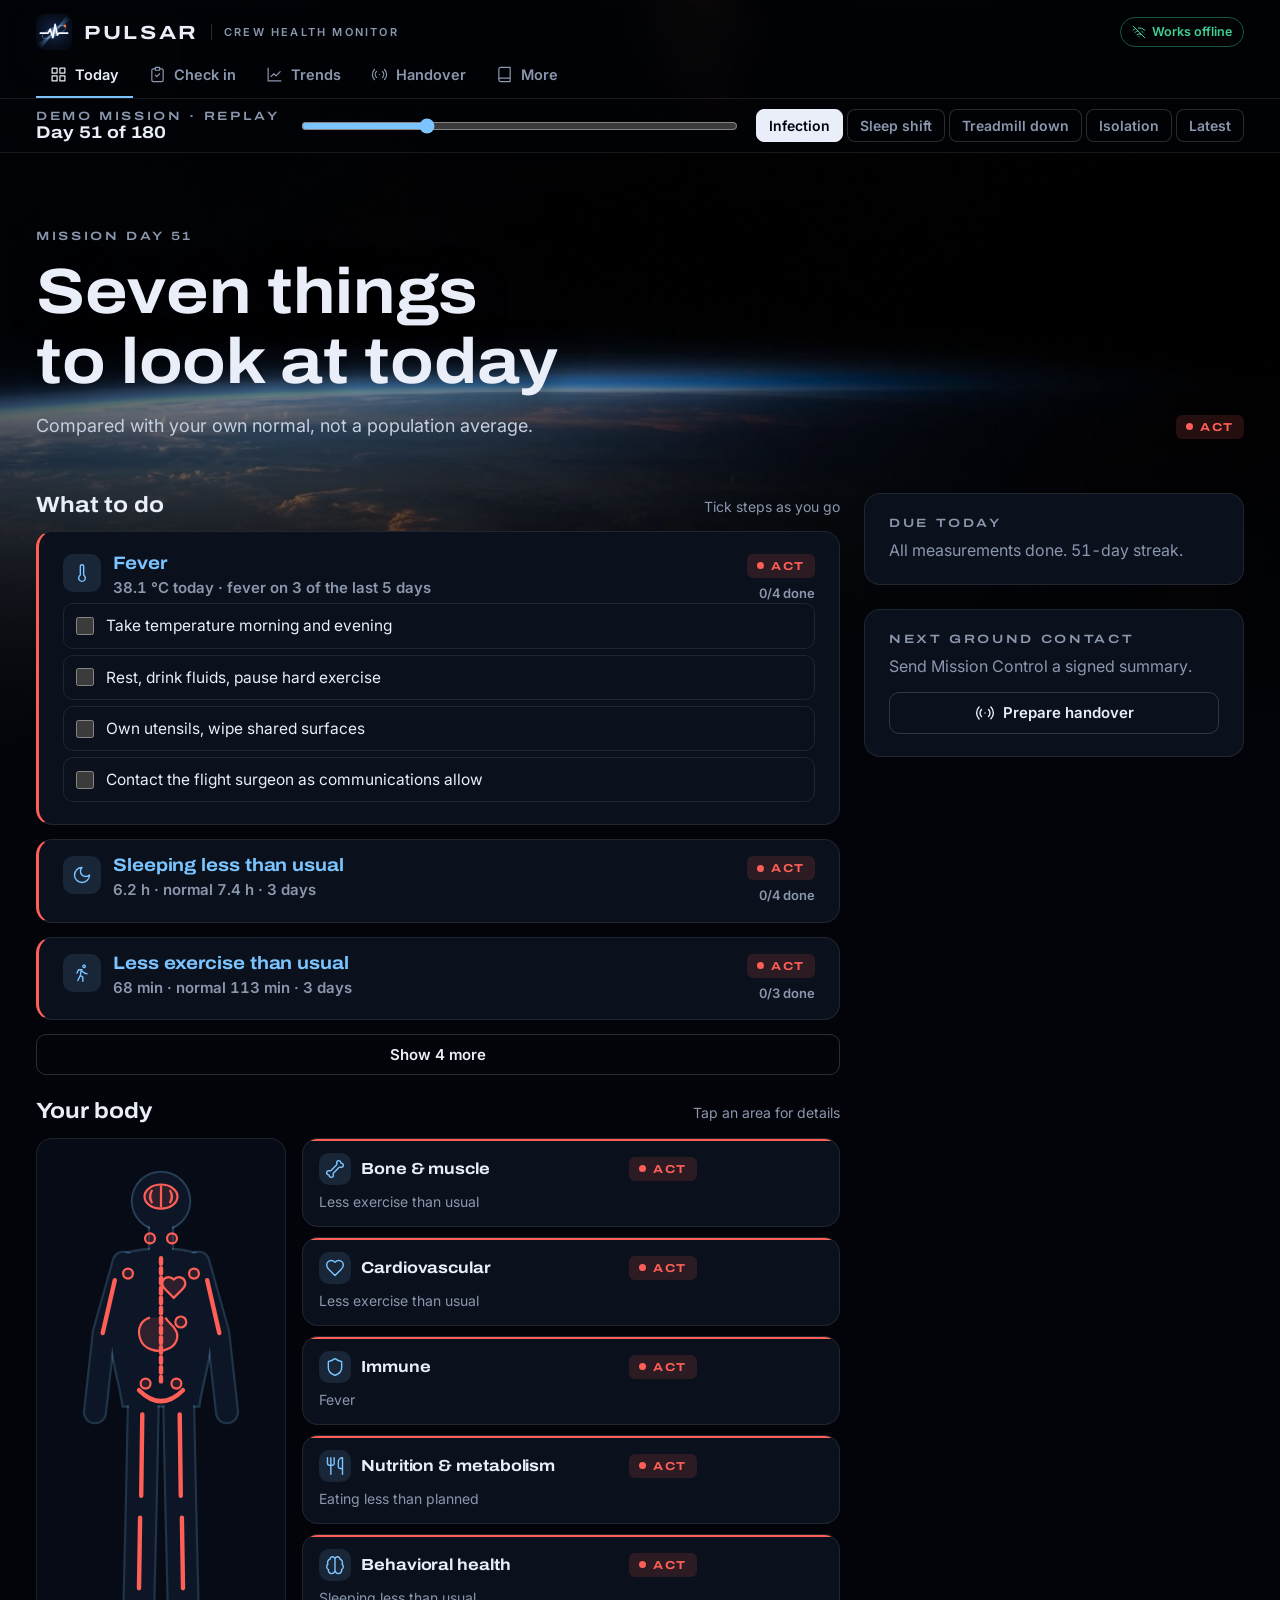
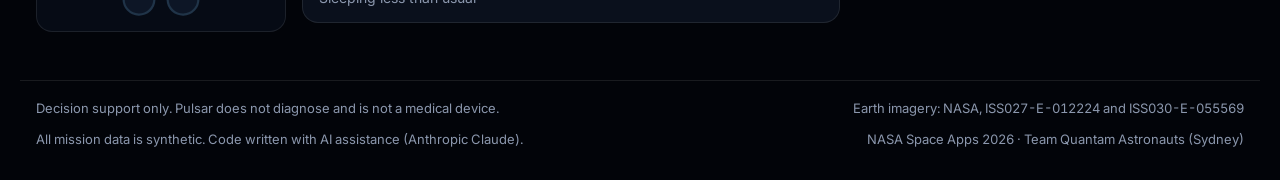
==== app/index.html @ 31e5b8ed "Simplify the app: five tabs, calmer Today screen, collapsible alerts" ====
<!doctype html><html lang="en"><head><meta charset="utf-8">
<meta name="viewport" content="width=device-width,initial-scale=1,viewport-fit=cover">
<link rel="manifest" href="manifest.webmanifest"><link rel="icon" href="icon.svg"><meta name="theme-color" content="#020409">
</head><body>
<!-- Pulsar · NASA Space Apps 2026 · Team Quantam Astronauts. Code written with AI assistance: Anthropic Claude (Claude Code). See README, "Use of AI". -->
<meta name="ai-assistance" content="Code, interface and synthetic data generator written with Anthropic Claude (Claude Code), directed and reviewed by the team">
<title>Pulsar: Crew Health Monitor</title>
<meta name="claude:viewport-fit-sides" content="cover">
<link rel="preconnect" href="https://fonts.googleapis.com">
<link rel="stylesheet" href="https://fonts.googleapis.com/css2?family=Archivo:wdth,wght@100..125,500..800&family=Inter:wght@400;500;600;700&display=swap">
<style>
/* Layout: mission console in deep space. Pure black page; a real ISS
   photograph of Earth's limb sits full-bleed behind each page title and
   fades to black. Wide display type, dark instrument cards, colour only
   for status and the atmosphere-blue accent. Single dark look by design. */
:root {
  color-scheme: dark;
  --void: #020409;
  --surface: #0a101c;
  --surface-2: #111a2b;
  --ink: #e9eef8;
  --muted: #8b97ad;
  --line: rgba(255, 255, 255, .09);
  --line-2: rgba(255, 255, 255, .16);
  --accent: #7cc4ff;
  --accent-ink: #04111f;
  --accent-soft: rgba(124, 196, 255, .12);
  --signal: #ff7a3d;
  --ok: #3fcf92; --ok-bg: rgba(63, 207, 146, .13);
  --watch: #f3b53f; --watch-bg: rgba(243, 181, 63, .14);
  --act: #ff5f57; --act-bg: rgba(255, 95, 87, .14);
  --panel: #060b15; --panel-2: #111a2b; --panel-line: rgba(255, 255, 255, .08); --panel-ink: #e9eef8; --panel-muted: #8b97ad;
  --trace: #7cc4ff;
  --sky: url("[data-uri]");
  --display: "Archivo", "Inter", "Segoe UI", system-ui, sans-serif;
  --body: "Inter", "Segoe UI", system-ui, sans-serif;
}
* { box-sizing: border-box; }
[hidden] { display: none !important; }
body { background: var(--void); color: var(--ink); font: 400 16px/1.5 var(--body); margin: 0; font-variant-numeric: tabular-nums; -webkit-font-smoothing: antialiased; position: relative; overflow-x: hidden; }
body::before { content: ""; position: fixed; inset: 0 0 auto; height: env(safe-area-inset-top, 0px); z-index: 10; background: var(--void); }
/* the photograph */
.sky { position: absolute; inset: 0 0 auto; height: 760px; z-index: 0; overflow: hidden; pointer-events: none; }
.sky::before { content: ""; position: absolute; inset: -4%; background: var(--sky) center 62% / cover no-repeat; opacity: .92; transform-origin: 30% 70%; }
.sky::after { content: ""; position: absolute; inset: 0; background: linear-gradient(180deg, rgba(2, 4, 9, .45) 0%, rgba(2, 4, 9, .05) 30%, rgba(2, 4, 9, .25) 62%, var(--void) 100%), linear-gradient(90deg, rgba(2, 4, 9, .5) 0%, transparent 55%); }
body.city { --sky: url("[data-uri]"); }
body.city .sky::before { background-position: center 70%; opacity: .8; }
@media (prefers-reduced-motion: no-preference) { .sky::before { animation: drift 70s ease-in-out infinite alternate; } }
@keyframes drift { from { transform: scale(1) translate(0, 0); } to { transform: scale(1.06) translate(-1.5%, 1%); } }
.wrap { max-width: 1240px; margin: 0 auto; padding-left: max(16px, env(safe-area-inset-left, 0px)); padding-right: max(16px, env(safe-area-inset-right, 0px)); position: relative; z-index: 1; }
h1, h2, h3, p { margin: 0; }
h1, h2, h3 { font-family: var(--display); font-stretch: 112%; text-wrap: balance; line-height: 1.1; letter-spacing: -.005em; }
b { font-weight: 700; }
button { font-family: inherit; }
:focus-visible { outline: 2px solid var(--accent); outline-offset: 2px; }
.ico { width: 20px; height: 20px; flex: none; stroke: currentColor; fill: none; stroke-width: 1.7; stroke-linecap: round; stroke-linejoin: round; }
.muted { color: var(--muted); }
.eyebrow { font: 600 12px var(--display); font-stretch: 125%; letter-spacing: .22em; text-transform: uppercase; color: var(--muted); }

/* top bar + tabs */
.top { position: sticky; top: env(safe-area-inset-top, 0px); z-index: 5; background: rgba(2, 4, 9, .62); backdrop-filter: blur(14px); -webkit-backdrop-filter: blur(14px); border-bottom: 1px solid var(--line); }
.top .wrap { z-index: auto; }
.bar { display: flex; align-items: center; justify-content: space-between; gap: 16px; padding-block: 14px 4px; }
.brand { display: flex; align-items: center; gap: 12px; }
.brand svg { width: 36px; height: 36px; flex: none; }
.brand b { font: 700 19px var(--display); font-stretch: 125%; letter-spacing: .14em; text-transform: uppercase; }
.brand span { font-size: 11px; font-weight: 600; letter-spacing: .2em; text-transform: uppercase; color: var(--muted); border-left: 1px solid var(--line-2); padding-left: 12px; }
.meta { display: flex; gap: 8px; flex-wrap: wrap; justify-content: flex-end; }
.tag { display: inline-flex; align-items: center; gap: 6px; font-size: 12.5px; font-weight: 600; padding: 5px 11px; border-radius: 999px; border: 1px solid var(--line-2); color: var(--muted); white-space: nowrap; }
.tag .ico { width: 14px; height: 14px; }
.tag.on { color: var(--ok); border-color: rgba(63, 207, 146, .4); }
.tabs { display: flex; gap: 2px; overflow-x: auto; scrollbar-width: none; }
.tabs button { flex: none; display: inline-flex; align-items: center; gap: 8px; border: 0; background: none; color: var(--muted); font-size: 14.5px; font-weight: 600; padding: 12px 14px 13px; border-bottom: 2px solid transparent; cursor: pointer; }
.tabs button .ico { width: 17px; height: 17px; }
.tabs button:hover { color: var(--ink); }
.tabs button[aria-selected="true"] { color: var(--ink); border-bottom-color: var(--accent); }
@media (max-width: 560px) { .tabs { justify-content: space-between; } .tabs button { flex: 1 1 0; flex-direction: column; gap: 4px; padding: 10px 2px 11px; font-size: 12px; } .tabs button .ico { width: 19px; height: 19px; } }
@media (max-width: 640px) { .brand span, .meta .tag:not(.on) { display: none; } }

/* demo strip */
.strip { position: relative; z-index: 2; border-bottom: 1px solid var(--line); background: rgba(2, 4, 9, .35); }
.strip .wrap { display: grid; grid-template-columns: auto minmax(160px, 1fr) auto; gap: 20px; align-items: center; padding-block: 10px; }
.strip .day { font: 700 17px var(--display); font-stretch: 115%; white-space: nowrap; }
.strip input[type=range] { width: 100%; accent-color: var(--accent); }
.jumps { display: flex; gap: 6px; flex-wrap: wrap; }
@media (max-width: 900px) { .strip .wrap { grid-template-columns: 1fr; gap: 8px; } }

/* page head over the photograph */
main { padding-block: 0 48px; }
.head { position: relative; padding-block: 76px 54px; display: flex; justify-content: space-between; gap: 28px; align-items: flex-end; flex-wrap: wrap; }
.head > div:first-child { max-width: 780px; }
.head h1 { font-size: clamp(34px, 5.4vw, 64px); font-weight: 700; margin: 14px 0 14px; text-shadow: 0 2px 30px rgba(0, 0, 0, .6); }
.head p.lead { font-size: 18px; color: #c4cede; max-width: 620px; }
.head .aside { display: flex; gap: 10px; flex-wrap: wrap; align-items: flex-end; }
.daynum { text-align: right; line-height: .9; }
.daynum b { display: block; font: 800 clamp(64px, 10vw, 128px) var(--display); font-stretch: 125%; letter-spacing: -.02em; color: transparent; -webkit-text-stroke: 1.2px rgba(233, 238, 248, .75); }
.daynum span { font: 600 12px var(--display); font-stretch: 125%; letter-spacing: .24em; color: var(--muted); }

.layout { display: grid; grid-template-columns: minmax(0, 1fr) 380px; gap: 24px; align-items: start; }
@media (max-width: 980px) { .layout { grid-template-columns: minmax(0, 1fr); } .daynum { text-align: left; } }
.tiles { display: grid; grid-template-columns: repeat(2, minmax(0, 1fr)); gap: 16px; }
.tile { display: flex; gap: 16px; align-items: center; text-align: left; color: var(--ink); font: inherit; cursor: pointer; padding: 22px; transition: border-color .2s, transform .2s; }
.tile:hover { border-color: var(--accent); transform: translateY(-2px); }
.tile b { display: block; font: 700 19px var(--display); font-stretch: 112%; }
.tile small { display: block; color: var(--muted); font-size: 14.5px; margin-top: 4px; }
@media (max-width: 700px) { .tiles { grid-template-columns: 1fr; } }
.stack { display: grid; gap: 24px; min-width: 0; }
.grid2 { display: grid; grid-template-columns: repeat(auto-fit, minmax(min(100%, 300px), 1fr)); gap: 14px; }
.grid3 { display: grid; grid-template-columns: repeat(auto-fit, minmax(min(100%, 300px), 1fr)); gap: 16px; align-items: start; }
.row { display: flex; gap: 10px; flex-wrap: wrap; align-items: center; }
.card { background: var(--surface); border: 1px solid var(--line); border-radius: 16px; padding: 22px 24px; min-width: 0; }
.sec { display: flex; justify-content: space-between; align-items: baseline; gap: 12px; flex-wrap: wrap; margin-bottom: 14px; }
.sec h2 { font-size: 22px; font-weight: 700; }
.sec .note { font-size: 14px; color: var(--muted); }

/* status badge */
.badge { display: inline-flex; align-items: center; gap: 7px; font: 700 11.5px var(--display); font-stretch: 120%; letter-spacing: .14em; text-transform: uppercase; padding: 6px 10px; border-radius: 6px; white-space: nowrap; }
.badge::before { content: ""; width: 7px; height: 7px; border-radius: 50%; background: currentColor; }
.lv0 { --st: var(--ok); --st-bg: var(--ok-bg); --st-mark: var(--ok); }
.lvx { --st: var(--muted); --st-bg: color-mix(in srgb, var(--muted) 16%, transparent); --st-mark: color-mix(in srgb, var(--muted) 45%, transparent); }
.lv1 { --st: var(--watch); --st-bg: var(--watch-bg); --st-mark: var(--watch); }
.lv2 { --st: var(--act); --st-bg: var(--act-bg); --st-mark: var(--act); }
.badge { color: var(--st); background: var(--st-bg); }

/* buttons */
.btn { display: inline-flex; align-items: center; gap: 8px; border: 1px solid var(--line-2); background: transparent; color: var(--ink); font-size: 15px; font-weight: 600; padding: 10px 16px; border-radius: 10px; cursor: pointer; }
.btn:hover { border-color: var(--accent); }
.btn.primary { background: var(--accent); border-color: var(--accent); color: var(--accent-ink); }
.btn.primary:hover { background: #a3d6ff; }
.btn.lg { font-size: 16px; padding: 13px 20px; }
.btn.danger { color: var(--act); border-color: rgba(255, 95, 87, .4); }
.btn.sm { font-size: 13.5px; padding: 6px 11px; border-radius: 8px; }
.btn.block { width: 100%; justify-content: center; }
.btn:disabled { opacity: .4; cursor: default; }
.seg { display: inline-flex; gap: 4px; flex-wrap: wrap; }
.seg button { border: 1px solid var(--line-2); background: rgba(2, 4, 9, .4); color: var(--muted); font-size: 14px; font-weight: 600; padding: 7px 12px; border-radius: 8px; cursor: pointer; display: inline-flex; align-items: center; gap: 6px; }
.seg button:hover { color: var(--ink); }
.seg button .ico { width: 16px; height: 16px; }
.seg button[aria-pressed="true"] { background: var(--ink); border-color: var(--ink); color: var(--void); }

/* risk area instruments */
.area { display: grid; gap: 12px; align-content: start; position: relative; overflow: hidden; }
.area::before { content: ""; position: absolute; left: 0; right: 0; top: 0; height: 2px; background: var(--st-mark); }
.area .ah { display: flex; gap: 12px; align-items: center; }
.area .ah h3 { font-size: 16px; font-weight: 700; flex: 1; }
.icon-sq { width: 38px; height: 38px; border-radius: 10px; display: grid; place-items: center; background: var(--accent-soft); color: var(--accent); flex: none; }
.area .why { font-size: 15px; color: var(--muted); min-height: 1.5em; }
.area svg.spark { width: 100%; height: 38px; display: block; }
.spark .line { stroke: var(--accent); stroke-width: 2; fill: none; }
.spark .fill { fill: var(--accent-soft); }
.spark .base { stroke: var(--muted); stroke-dasharray: 3 4; stroke-width: 1; opacity: .5; }
.spark .bar { fill: var(--act); opacity: .75; }

/* action cards */
.act { border-left: 3px solid var(--st-mark); display: grid; gap: 14px; }
.act .fh { display: flex; gap: 12px; align-items: flex-start; }
.act .fh > div { flex: 1; min-width: 0; }
.act h3 { font-size: 18px; font-weight: 700; }
.act .metric { font-size: 15px; color: var(--muted); margin-top: 3px; }
.checks { list-style: none; margin: 0; padding: 0; display: grid; gap: 6px; }
.checks label { display: flex; gap: 12px; align-items: center; padding: 10px 12px; border-radius: 10px; border: 1px solid var(--line); cursor: pointer; font-size: 15.5px; }
.checks label:hover { border-color: var(--line-2); background: rgba(255, 255, 255, .02); }
.recheck { display: flex; flex-wrap: wrap; gap: 8px; align-items: center; margin-top: 10px; font-size: 14.5px; }
.recheck input { font: 500 15.5px var(--body); color: var(--ink); background: var(--surface-2); border: 1px solid var(--line-2); border-radius: 10px; padding: 9px 12px; width: 120px; }
.recheck input:focus { border-color: var(--accent); outline: none; }
.checks input { width: 18px; height: 18px; accent-color: var(--ok); flex: none; margin: 0; }
.checks label:has(input:checked) { background: var(--ok-bg); border-color: transparent; }
.checks label:has(input:checked) span { color: var(--muted); text-decoration: line-through; }
.act summary { list-style: none; cursor: pointer; }
.act summary::-webkit-details-marker { display: none; }
.act .right { display: flex; flex-direction: column; align-items: flex-end; gap: 6px; flex: none; }
.act .right small { color: var(--muted); font-size: 13px; }
.act:not([open]) { padding-block: 16px; }
.act .foot { font-size: 13.5px; color: var(--muted); display: flex; gap: 14px; flex-wrap: wrap; }

/* telemetry panel */
.panel { background: var(--panel); border: 1px solid var(--line); color: var(--panel-ink); border-radius: 16px; padding: 22px 24px; min-width: 0; }
.panel h2 { font-size: 20px; font-weight: 700; }
.panel .sub { font-size: 14px; color: var(--panel-muted); }
.tele { display: grid; gap: 14px; margin-top: 16px; }
.trow { display: grid; grid-template-columns: 1fr auto; gap: 4px 12px; align-items: baseline; }
.trow .n { font-size: 14.5px; font-weight: 600; display: flex; align-items: center; gap: 8px; }
.trow .n .ico { width: 16px; height: 16px; color: var(--panel-muted); }
.trow .v { font-size: 18px; font-weight: 700; text-align: right; }
.trow .v small { font-size: 13px; color: var(--panel-muted); font-weight: 500; margin-left: 6px; }
.trow .bars { grid-column: 1 / -1; display: grid; gap: 3px; }
.trow .tr { height: 5px; border-radius: 99px; background: var(--panel-2); overflow: hidden; }
.trow .tr i { display: block; height: 100%; border-radius: 99px; }
.trow .tr i.now { background: var(--trace); }
.trow.lv1 .tr i.now { background: var(--watch); } .trow.lv2 .tr i.now { background: var(--act); }
.trow .tr i.base { background: #34445f; }

/* charts */
svg.chart { width: 100%; height: auto; display: block; }
.chart .grid { stroke: var(--panel-line); stroke-width: 1; }
.chart .axis { fill: var(--panel-muted); font: 500 12.5px var(--body); }
.chart .band { fill: rgba(124, 196, 255, .12); }
.chart .base { stroke: var(--trace); stroke-opacity: .5; stroke-dasharray: 5 5; stroke-width: 1.4; fill: none; }
.chart .raw { fill: #4a5a76; }
.chart .ew { stroke: var(--trace); stroke-width: 2.6; fill: none; stroke-linejoin: round; stroke-linecap: round; }
.chart .f1 { fill: var(--watch); stroke: var(--panel); stroke-width: 1.5; } .chart .f2 { fill: var(--act); stroke: var(--panel); stroke-width: 1.5; }
.chart .ev { fill: rgba(255, 122, 61, .07); }
.chart .evlab { font: 600 12.5px var(--body); fill: #ffa77a; }
.chart .now { stroke: #fff; stroke-opacity: .6; stroke-width: 1.2; stroke-dasharray: 3 4; }
.chart .t0 { fill: rgba(63, 207, 146, .22); } .chart .t1 { fill: var(--watch); } .chart .t2 { fill: var(--act); }
.chart .evbar { fill: var(--signal); }
.chart .rowlab { fill: var(--panel-ink); font: 600 13.5px var(--body); }
.legend { display: flex; gap: 16px; flex-wrap: wrap; font-size: 13.5px; color: var(--muted); margin-top: 12px; }
.legend i { display: inline-block; width: 14px; height: 4px; border-radius: 2px; margin-right: 7px; vertical-align: middle; }
.scrollx { overflow-x: auto; }
.scrollx > svg { min-width: 680px; }

/* key metrics strip */
.metrics { display: grid; grid-template-columns: repeat(auto-fit, minmax(min(100%, 170px), 1fr)); background: var(--surface); border: 1px solid var(--line); border-radius: 16px; }
.metric-c { padding: 18px 22px; border-left: 1px solid var(--line); }
.metric-c:first-child { border-left: 0; }
.metric-c .k { font-size: 13.5px; color: var(--muted); font-weight: 500; }
.metric-c .big { font: 700 36px/1.1 var(--display); font-stretch: 118%; margin-top: 6px; }
.metric-c .big small { font: 600 15px var(--body); color: var(--muted); margin-left: 5px; }
@media (max-width: 560px) { .metric-c { border-left: 0; border-top: 1px solid var(--line); } .metric-c:first-child { border-top: 0; } }

/* rows */
.rows { list-style: none; margin: 0; padding: 0; display: grid; }
.rows li { display: flex; gap: 14px; align-items: center; padding: 13px 0; border-top: 1px solid var(--line); font-size: 15.5px; }
.rows li:first-child { border-top: 0; padding-top: 2px; }
.rows li > .txt { flex: 1; min-width: 0; }
.rows li .txt small { display: block; color: var(--muted); font-size: 13.5px; }
@media (max-width: 560px) { .rows li { flex-wrap: wrap; } }

/* banner */
.banner { display: flex; gap: 14px; align-items: center; padding: 14px 16px; border-radius: 12px; font-size: 16px; font-weight: 600; background: var(--st-bg); color: var(--st); }
.banner .ring { width: 34px; height: 34px; border-radius: 50%; background: var(--st); color: var(--void); display: grid; place-items: center; flex: none; }
.banner .ring .ico { width: 18px; height: 18px; stroke-width: 2.4; }
.banner small { display: block; font-weight: 500; color: var(--ink); opacity: .75; font-size: 14px; }

/* check-in */
.num-h { display: flex; gap: 12px; align-items: center; margin: 4px 0 16px; }
.num-h .n { font: 700 12px var(--display); font-stretch: 125%; color: var(--accent); border: 1px solid rgba(124, 196, 255, .4); border-radius: 6px; padding: 4px 8px; }
.num-h h2 { font-size: 20px; font-weight: 700; }
.fields { display: grid; grid-template-columns: repeat(auto-fit, minmax(min(100%, 250px), 1fr)); gap: 16px 18px; }
.field { display: grid; gap: 8px; min-width: 0; }
.field > label, .field > .lab, .labrow > label, .labrow > .lab { font-size: 15px; font-weight: 600; display: flex; align-items: center; gap: 8px; }
.field .hint { font-size: 13px; color: var(--muted); font-weight: 400; }
.stepper { display: grid; grid-template-columns: 44px 1fr auto 44px; align-items: center; border: 1px solid var(--line-2); border-radius: 10px; overflow: hidden; background: var(--surface-2); }
.stepper button { height: 48px; border: 0; background: rgba(255, 255, 255, .04); color: var(--accent); font-size: 22px; font-weight: 600; cursor: pointer; }
.stepper button:hover { background: var(--accent-soft); }
.stepper input[type=text] { border: 0; text-align: right; font: 700 22px var(--display); font-stretch: 112%; color: var(--ink); width: 100%; min-width: 0; padding: 0 6px; background: none; }
.stepper input[type=text]:focus { outline: none; border: 0; }
.stepper .unit { font-size: 14px; color: var(--muted); font-weight: 600; padding-right: 10px; }
.stepper:focus-within { border-color: var(--accent); }
.scale { display: grid; grid-template-columns: repeat(var(--n), 1fr); border: 1px solid var(--line-2); border-radius: 10px; overflow: hidden; }
.scale button { border: 0; border-left: 1px solid var(--line); background: var(--surface-2); padding: 11px 0; font-size: 15px; font-weight: 600; color: var(--ink); cursor: pointer; }
.scale button:first-child { border-left: 0; }
.scale button:hover { background: var(--accent-soft); }
.scale button[aria-pressed="true"] { background: var(--accent); color: var(--accent-ink); }
.ends { display: flex; justify-content: space-between; font-size: 13px; color: var(--muted); }
.switch { display: flex; align-items: center; justify-content: space-between; gap: 12px; padding: 12px 14px; border: 1px solid var(--line-2); border-radius: 10px; background: var(--surface-2); cursor: pointer; font-size: 15px; font-weight: 600; color: var(--ink); width: 100%; }
.switch .knob { width: 42px; height: 24px; border-radius: 99px; background: #2a364c; position: relative; flex: none; transition: background .15s; }
.switch .knob::after { content: ""; position: absolute; top: 3px; left: 3px; width: 18px; height: 18px; border-radius: 50%; background: #fff; transition: transform .15s; }
.switch[aria-pressed="true"] .knob { background: var(--ok); }
.switch[aria-pressed="true"] .knob::after { transform: translateX(18px); }
.chips { display: flex; flex-wrap: wrap; gap: 8px; }
.chips button { border: 1px solid var(--line-2); background: transparent; border-radius: 999px; padding: 8px 14px; font-size: 14.5px; font-weight: 600; color: var(--ink); cursor: pointer; }
.chips button:hover { border-color: var(--muted); }
.chips button[aria-pressed="true"] { background: var(--act-bg); border-color: rgba(255, 95, 87, .5); color: var(--act); }
input[type=text], input[type=password], textarea { font: 500 15.5px var(--body); color: var(--ink); background: var(--surface-2); border: 1px solid var(--line-2); border-radius: 10px; padding: 11px 13px; width: 100%; }
input[type=text]:focus, input[type=password]:focus, textarea:focus { border-color: var(--accent); outline: none; }
::placeholder { color: #66728a; }
textarea { font: 12.5px/1.5 ui-monospace, Menlo, monospace; min-height: 150px; }
.divider { border: 0; border-top: 1px solid var(--line); margin: 24px 0; }
.sticky { position: sticky; top: calc(130px + env(safe-area-inset-top, 0px)); }

/* reaction pad */
.pad { min-height: 360px; border-radius: 16px; display: grid; place-items: center; text-align: center; cursor: pointer; user-select: none; padding: 24px; background: var(--panel); border: 1px solid var(--line); }
.pad.go { background: #071a33; box-shadow: inset 0 0 0 2px var(--accent); }
.pad.early { background: #2a0d0e; }
.pad .big { font: 800 clamp(56px, 10vw, 104px)/1 var(--display); font-stretch: 120%; }
.pad .say { font-size: 18px; color: var(--muted); margin-top: 12px; }
.pad .metrics { background: var(--surface-2); text-align: left; grid-template-columns: repeat(2, minmax(0, 1fr)); }
.pad .metric-c { border-left: 0; border-top: 1px solid var(--line); min-width: 0; }
.pad .metric-c:nth-child(even) { border-left: 1px solid var(--line); }
.pad .metric-c:nth-child(-n+2) { border-top: 0; }
.pad .metric-c .big { font-size: clamp(26px, 4vw, 36px); font-stretch: 110%; }
.pad .metric-c .k { overflow-wrap: anywhere; }
.same { margin-left: auto; font: 600 12.5px var(--body); color: var(--accent); background: none; border: 1px dashed color-mix(in srgb, var(--accent) 50%, transparent); border-radius: 6px; padding: 3px 8px; cursor: pointer; }
.field .labrow { display: flex; align-items: center; gap: 4px 8px; flex-wrap: wrap; }
.fields { align-items: end; }
.trow.stale { opacity: .55; }

/* body map */
.bodymap { display: grid; grid-template-columns: minmax(200px, 250px) minmax(0, 1fr); gap: 16px; align-items: start; }
.figure { background: var(--panel); border: 1px solid var(--line); border-radius: 16px; padding: 18px 14px 12px; }
.figure svg { width: 100%; height: auto; display: block; max-width: 230px; margin: 0 auto; }
.figure .cap { font-size: 13px; color: var(--muted); text-align: center; margin-top: 8px; }
.fig-o * { fill: rgba(124, 196, 255, .22); stroke: rgba(124, 196, 255, .22); }
.fig-i * { fill: #0d1626; stroke: #0d1626; }
.fig-o line, .fig-o polyline, .fig-i line, .fig-i polyline { fill: none; stroke-linecap: round; stroke-linejoin: round; }
.hs { cursor: pointer; outline: none; }
.hs * { stroke: var(--st); fill: var(--st-bg); stroke-width: 2; transition: stroke-width .15s; }
.hs.bonez * { fill: none; stroke-width: 4; stroke-linecap: round; }
.hs:hover *, .hs:focus-visible *, .hs.sel * { stroke-width: 3; }
.hs.bonez:hover *, .hs.bonez.sel * { stroke-width: 6; }
.hs.sel { filter: drop-shadow(0 0 6px var(--st)); }
.hs.lv2 { animation: hsPulse 1.6s ease-in-out infinite; }
@keyframes hsPulse { 50% { opacity: .45; } }
@media (prefers-reduced-motion: reduce) { .hs.lv2 { animation: none; } }
.areas { display: grid; gap: 10px; min-width: 0; }
.area.mini { padding: 14px 16px; gap: 6px; cursor: pointer; grid-template-columns: minmax(0, 1fr) 120px; align-items: center; }
.area.mini .ah { gap: 10px; }
.area.mini .icon-sq { width: 32px; height: 32px; }
.area.mini .why { font-size: 14px; min-height: 0; grid-column: 1; }
.area.mini svg.spark { grid-column: 2; grid-row: 1 / span 2; height: 34px; }
.area.mini:hover { border-color: var(--line-2); }
.area.mini.sel { border-color: var(--st); box-shadow: inset 0 0 0 1px var(--st); }
@media (max-width: 760px) { .bodymap { grid-template-columns: 1fr; } .area.mini { grid-template-columns: 1fr; } .area.mini svg.spark { display: none; } }
.sysd { display: grid; grid-template-columns: repeat(auto-fit, minmax(min(100%, 260px), 1fr)); gap: 20px 28px; margin-top: 14px; }
.sysd h4 { font: 600 12px var(--display); font-stretch: 125%; letter-spacing: .18em; text-transform: uppercase; color: var(--muted); margin: 0 0 8px; }
.sysd p { margin: 0; color: var(--ink); opacity: .9; font-size: 15px; }
.pills { display: flex; flex-wrap: wrap; gap: 6px; margin-top: 10px; }
.pill { font-size: 12.5px; font-weight: 600; padding: 4px 10px; border-radius: 999px; border: 1px solid var(--line-2); color: var(--muted); }
.bul { margin: 0; padding-left: 18px; display: grid; gap: 6px; font-size: 15px; }
.ind { display: grid; grid-template-columns: minmax(0, 1fr) auto; gap: 2px 10px; padding: 9px 0; border-top: 1px solid var(--line); font-size: 14.5px; }
.ind:first-of-type { border-top: 0; }
.ind small { grid-column: 1; color: var(--muted); font-size: 13px; }
.ind .badge { grid-column: 2; grid-row: 1 / span 2; align-self: center; }

/* routine */
.ring { --p: 0; }
.score { display: flex; gap: 16px; align-items: center; margin: 10px 0 6px; }
.score > svg { width: 64px; height: 64px; flex: none; }
.score .ico { width: 16px; height: 16px; color: var(--signal); }
.score .trk { stroke: var(--surface-2); } .score .val { stroke: var(--accent); stroke-linecap: round; transform: rotate(-90deg); transform-origin: 50% 50%; }
.score b { font: 700 26px var(--display); font-stretch: 115%; display: block; line-height: 1.1; }
.score small { color: var(--muted); font-size: 13.5px; }
.rt li { padding: 9px 0; font-size: 14.5px; }
.rt .icon-sq { width: 30px; height: 30px; }

/* guide */
.gcards { display: grid; grid-template-columns: repeat(auto-fit, minmax(min(100%, 300px), 1fr)); gap: 14px; }
.gcard { display: grid; gap: 10px; align-content: start; }
.gcard h3 { font-size: 17px; font-weight: 700; display: flex; align-items: center; gap: 10px; }
.gcard dl { margin: 0; display: grid; gap: 8px; font-size: 14.5px; }
.gcard dt { font: 600 11px var(--display); font-stretch: 125%; letter-spacing: .16em; text-transform: uppercase; color: var(--muted); }
.gcard dd { margin: 2px 0 0; }
.envs { display: grid; grid-template-columns: repeat(auto-fit, minmax(min(100%, 160px), 1fr)); gap: 0; border: 1px solid var(--line); border-radius: 16px; background: var(--surface); margin-top: 14px; }
.envs > div { padding: 16px 20px; border-left: 1px solid var(--line); min-width: 0; }
.envs > div:first-child { border-left: 0; }
.envs .k { font-size: 13px; color: var(--muted); } .envs .v { font: 700 19px var(--display); font-stretch: 110%; margin-top: 4px; }
@media (max-width: 560px) { .envs > div { border-left: 0; border-top: 1px solid var(--line); } .envs > div:first-child { border-top: 0; } }
.keylist .fp { font-size: 13px; }

details { border: 1px solid var(--line); border-radius: 10px; padding: 11px 14px; }
details summary { cursor: pointer; font-weight: 600; color: var(--accent); font-size: 15px; }
pre.out { font: 12px/1.5 ui-monospace, Menlo, monospace; overflow: auto; max-height: 320px; margin: 10px 0 0; white-space: pre; color: var(--muted); }
.steps { list-style: none; margin: 0; padding: 0; display: grid; gap: 12px; }
.steps li { display: flex; gap: 12px; align-items: center; font-size: 15.5px; }
.steps .n { width: 28px; height: 28px; border-radius: 50%; border: 1.5px solid var(--accent); color: var(--accent); font-weight: 700; font-size: 13.5px; display: grid; place-items: center; flex: none; }
.fp { font: 600 17px ui-monospace, Menlo, monospace; letter-spacing: .04em; color: var(--accent); word-break: break-word; }

.toast { position: fixed; left: 50%; bottom: calc(20px + env(safe-area-inset-bottom, 0px)); transform: translateX(-50%); background: var(--ink); color: var(--void); padding: 11px 18px; border-radius: 10px; font-size: 15px; font-weight: 600; z-index: 20; }
.lock { position: fixed; inset: 0; z-index: 30; background: var(--void) var(--sky) center 62% / cover no-repeat; display: grid; place-items: center; padding: 20px; }
.lock form { max-width: 400px; width: 100%; display: grid; gap: 14px; background: rgba(10, 16, 28, .88); }
footer { border-top: 1px solid var(--line); padding-block: 18px 30px; color: var(--muted); font-size: 13px; display: flex; justify-content: space-between; gap: 12px; flex-wrap: wrap; }
@media (prefers-reduced-motion: reduce) { .switch .knob, .switch .knob::after { transition: none; } }
</style>

<div class="sky" aria-hidden="true"></div>
<header class="top">
  <div class="wrap bar">
    <div class="brand">
      <svg viewBox="0 0 512 512" aria-hidden="true"><defs><radialGradient id="pl-bg" cx="50%" cy="48%" r="72%"><stop offset="0" stop-color="#16264a"/><stop offset=".6" stop-color="#080f1e"/><stop offset="1" stop-color="#03060d"/></radialGradient><linearGradient id="pl-beamA" x1="256" y1="256" x2="470" y2="42" gradientUnits="userSpaceOnUse"><stop offset="0" stop-color="#9fd4ff" stop-opacity=".95"/><stop offset=".55" stop-color="#7cc4ff" stop-opacity=".35"/><stop offset="1" stop-color="#7cc4ff" stop-opacity="0"/></linearGradient><linearGradient id="pl-beamB" x1="256" y1="256" x2="42" y2="470" gradientUnits="userSpaceOnUse"><stop offset="0" stop-color="#9fd4ff" stop-opacity=".95"/><stop offset=".55" stop-color="#7cc4ff" stop-opacity=".35"/><stop offset="1" stop-color="#7cc4ff" stop-opacity="0"/></linearGradient><radialGradient id="pl-core"><stop offset="0" stop-color="#ffffff"/><stop offset=".3" stop-color="#d9eeff" stop-opacity=".9"/><stop offset="1" stop-color="#7cc4ff" stop-opacity="0"/></radialGradient><clipPath id="pl-tile"><rect width="512" height="512" rx="112"/></clipPath></defs><rect width="512" height="512" rx="112" fill="url(#pl-bg)"/><g clip-path="url(#pl-tile)"><g fill="#e9eef8"><circle cx="96" cy="112" r="3"/><circle cx="150" cy="70" r="2"/><circle cx="420" cy="330" r="2.5"/><circle cx="360" cy="440" r="2"/><circle cx="70" cy="300" r="2"/><circle cx="300" cy="80" r="1.6"/></g><path d="M256 256 L430 26 L486 82 Z" fill="url(#pl-beamA)"/><path d="M256 256 L82 486 L26 430 Z" fill="url(#pl-beamB)"/></g><ellipse cx="256" cy="256" rx="182" ry="60" transform="rotate(-24 256 256)" fill="none" stroke="#7cc4ff" stroke-opacity=".6" stroke-width="9"/><circle cx="256" cy="256" r="70" fill="url(#pl-core)" opacity=".7"/><path d="M62 272 H172 L202 216 L240 336 L272 148 L304 300 L324 272 H450" fill="none" stroke="#f4f7fc" stroke-width="24" stroke-linejoin="round" stroke-linecap="round"/><circle cx="410" cy="170" r="19" fill="#ff7a3d"/></svg>
      <b>Pulsar</b><span>Crew Health Monitor</span>
    </div>
    <div class="meta"><span class="tag on" id="offlineTag"></span></div>
  </div>
  <nav class="wrap tabs" id="tabs" role="tablist" aria-label="Views"></nav>
</header>
<div id="strip"></div>
<main class="wrap" id="main"><div class="head"><div><p class="lead">Loading mission data…</p></div></div></main>
<footer class="wrap"><span>Decision support only. Pulsar does not diagnose and is not a medical device.</span><span>Earth imagery: NASA, ISS027-E-012224 and ISS030-E-055569</span><span>All mission data is synthetic. Code written with AI assistance (Anthropic Claude).</span><span>NASA Space Apps 2026 · Team Quantam Astronauts (Sydney)</span></footer>
<div class="toast" id="toast" hidden></div>
<div class="lock" id="lock" hidden>
  <form id="unlockForm" class="card">
    <span class="icon-sq" id="lockIcon"></span>
    <h2 style="font-size:26px">Health log locked</h2>
    <p class="muted">Enter the crew passphrase to decrypt this device's log.</p>
    <input type="password" id="unlockPass" autocomplete="current-password" placeholder="Passphrase">
    <button class="btn primary lg block" type="submit">Unlock</button>
    <p class="muted" id="unlockMsg"></p>
    <button class="btn danger sm" type="button" id="unlockWipe">Forgot it? Wipe and reload the demo</button>
  </form>
</div>

<script>
/* Pulsar core: synthetic mission, personal-baseline drift detector,
   flag rules, validation scoring and the Mission Control handover packet.
   Pure functions, no DOM, so it runs in the browser and in Node tests.
   AI disclosure: written with Anthropic Claude (Claude Code), directed and reviewed
   by Team Quantam Astronauts. All mission data it generates is synthetic. */
(function (root) {
  'use strict';

  const AREAS = {
    bone:       { label: 'Bone & muscle',     blurb: 'Exercise countermeasures, resistance training, body mass' },
    cardio:     { label: 'Cardiovascular',    blurb: 'Resting heart rate, blood pressure and aerobic exercise' },
    immune:     { label: 'Immune',            blurb: 'Temperature, symptoms and viral reactivation' },
    nutrition:  { label: 'Nutrition & metabolism', blurb: 'Food intake, body mass and blood glucose' },
    behavioral: { label: 'Behavioral health', blurb: 'Sleep, mood, stress, social contact, alertness' },
  };
  const AREA_KEYS = Object.keys(AREAS);
  const STATUS = ['Nominal', 'Watch', 'Act'];

  // dir: which way is bad. lam: EWMA weight. floor: minimum SD so a very
  // steady baseline can't make tiny changes look huge. eff: smallest change
  // worth flagging. gap: how many days a reading stays "current".
  const METRICS = {
    sleep:    { emoji: '😴', title: 'Sleeping less than usual', label: 'Sleep',              unit: 'h',   dp: 1, dir: -1, lam: 0.35, floor: 0.35, eff: 0.6, gap: 1, areas: ['behavioral'] },
    exercise: { emoji: '🏃', title: 'Less exercise than usual', label: 'Exercise',           unit: 'min', dp: 0, dir: -1, lam: 0.35, floor: 12,   eff: 22,  gap: 1, areas: ['bone', 'cardio'] },
    hr:       { emoji: '❤️', title: 'Resting heart rate is up', label: 'Resting heart rate', unit: 'bpm', dp: 0, dir: 1,  lam: 0.35, floor: 2,    eff: 4,   gap: 1, areas: ['cardio'] },
    bpsys:    { emoji: '🩺', title: 'Blood pressure is up', label: 'Blood pressure (systolic)', unit: 'mmHg', dp: 0, dir: 1, lam: 0.35, floor: 4, eff: 8, gap: 3, areas: ['cardio'] },
    bpdia:    { emoji: '🩺', title: 'Diastolic pressure is up', label: 'Blood pressure (diastolic)', unit: 'mmHg', dp: 0, dir: 1, lam: 0.35, floor: 3, eff: 6, gap: 3, areas: ['cardio'] },
    temp:     { emoji: '🌡️', title: 'Temperature is up', label: 'Body temperature',   unit: '°C',  dp: 1, dir: 1,  lam: 0.35, floor: 0.15, eff: 0.35, gap: 1, areas: ['immune'] },
    intake:   { emoji: '🍽️', title: 'Eating less than planned', label: 'Food eaten',      unit: '%',   dp: 0, dir: -1, lam: 0.35, floor: 6,    eff: 12,  gap: 1, areas: ['nutrition'] },
    weight:   { emoji: '⚖️', title: 'Losing body mass', label: 'Body mass',          unit: 'kg',  dp: 1, dir: -1, lam: 1,    floor: 0.35, eff: 0.9, gap: 8, areas: ['nutrition', 'bone'] },
    glucose:  { emoji: '🩸', title: 'Fasting glucose is up', label: 'Blood glucose (fasting)', unit: 'mg/dL', dp: 0, dir: 1, lam: 1, floor: 5, eff: 12, gap: 8, areas: ['nutrition'] },
    mood:     { emoji: '🙂', title: 'Mood is lower than usual', label: 'Mood',               unit: '/10', dp: 1, dir: -1, lam: 0.35, floor: 0.7,  eff: 1,   gap: 1, areas: ['behavioral'] },
    stress:   { emoji: '😤', title: 'Stress is higher than usual', label: 'Stress',             unit: '/10', dp: 1, dir: 1,  lam: 0.35, floor: 0.7,  eff: 1.1, gap: 1, areas: ['behavioral'] },
    social:   { emoji: '💬', title: 'Less social contact', label: 'Social contact',     unit: '/5',  dp: 1, dir: -1, lam: 0.35, floor: 0.45, eff: 0.6, gap: 1, areas: ['behavioral'] },
    pvt:      { emoji: '⚡', title: 'Reactions are slower', label: 'Reaction time',      unit: 'ms',  dp: 0, dir: 1,  lam: 0.5,  floor: 15,   eff: 35,  gap: 4, areas: ['behavioral'] },
  };
  const METRIC_KEYS = Object.keys(METRICS);
  const BASE_FROM = 45, BASE_TO = 10; // baseline window: days d-45 .. d-10

  const SYMPTOMS = ['fever', 'congestion', 'sore throat', 'cough', 'fatigue', 'headache', 'nausea', 'rash', 'cold sore'];

  const ACTIONS = {
    sleep:     ['Protect a full 8.5 h sleep tonight', 'Check quarters for light, noise and CO2', 'Redo the reaction test tomorrow', 'Raise at the next medical call if it lasts'],
    sleepcrit: ['Ask the ground for a recovery sleep slot', 'No solo safety-critical tasks', 'Escalate at the next comms window'],
    exercise:  ['Note why sessions were missed', 'Book a make-up session on the backup device', 'Put resistance work first this week'],
    resist:    ['Note why sessions were missed', 'Schedule make-up resistance sessions'],
    hr:        ['Re-measure on waking, before caffeine', 'Drink more fluids today', 'Log palpitations or dizziness', 'Escalate if still up in 48 h'],
    hrhigh:    ['Re-measure lying still for 5 minutes', 'Log palpitations, dizziness or breathlessness', 'Chest pain or fainting: start the onboard emergency procedure', 'Review with the flight surgeon as communications allow'],
    weight:    ['Repeat the mass measurement', 'Check food intake this week', 'Flag it to the nutrition team'],
    mood:      ['Note what changed this week', 'Book a private call home', 'Try a behavioral-health toolkit session', 'Ask for a private psych conference if it lasts'],
    stress:    ['Check tomorrow\'s timeline for overload', 'Block a 15-minute break', 'Talk it through with a crewmate'],
    social:    ['Join the next crew meal', 'Schedule a call home'],
    pvt:       ['Redo the test after sleep', 'No solo safety-critical tasks for now', 'Check sleep and caffeine timing'],
    fever:     ['Take temperature morning and evening', 'Rest, drink fluids, pause hard exercise', 'Own utensils, wipe shared surfaces', 'Contact the flight surgeon as communications allow'],
    symptoms:  ['Log symptoms each day', 'Recheck in 24 h', 'Escalate if fever or 3+ days'],
    reactivation: ['Log size and location', 'Mention it in the handover'],
    temp:      ['Re-measure temperature tonight', 'Log any symptoms', 'Rest and drink fluids'],
    bpsys:     ['Re-measure seated after 5 min rest', 'Cut back on salt this week', 'Check sleep and stress'],
    bpdia:     ['Re-measure seated after 5 min rest', 'Cut back on salt this week', 'Check sleep and stress'],
    bphigh:    ['Re-measure twice, 1 minute apart, seated', 'No caffeine or hard exercise in the 30 minutes before', 'Log both numbers each time', 'Review with the flight surgeon as communications allow'],
    bpsevere:  ['Sit quietly and re-measure in 5 minutes', 'Chest pain, severe headache, vision change, weakness or trouble speaking: start the onboard emergency procedure now', 'Still 180 systolic or 120 diastolic or above: follow the onboard hypertension procedure', 'Contact the flight surgeon as communications allow'],
    bplow:     ['Re-measure lying, then standing', 'Drink fluids and add salt tablets if prescribed', 'Log dizziness or fainting'],
    intake:    ['Note why meals were skipped', 'Add a high-calorie snack each day', 'Flag it to the nutrition team'],
    glucose:   ['Repeat the fasting fingerstick tomorrow', 'Check intake and exercise this week', 'Mention it in the handover'],
    gluhigh:   ['Repeat the fingerstick fasting, next morning', 'Check food, fluids and exercise against plan', 'Review with the flight surgeon as communications allow', 'Very thirsty, drowsy or vomiting: start the onboard medical procedure'],
    glulow:    ['Alert and able to swallow safely: take 15 g fast-acting carbohydrate now', 'Drowsy, confused or unable to swallow safely: crewmate starts the onboard emergency procedure, nothing by mouth', 'Recheck after 15 minutes and log the result', 'Contact the flight surgeon as communications allow'],
  };

  // ---------- helpers ----------
  function rng(seed) {
    let a = seed >>> 0;
    return function () {
      a = (a + 0x6D2B79F5) | 0;
      let t = Math.imul(a ^ (a >>> 15), 1 | a);
      t = (t + Math.imul(t ^ (t >>> 7), 61 | t)) ^ t;
      return ((t ^ (t >>> 14)) >>> 0) / 4294967296;
    };
  }
  function gauss(r) { let u = 0; while (!u) u = r(); return Math.sqrt(-2 * Math.log(u)) * Math.cos(2 * Math.PI * r()); }
  const clamp = (v, lo, hi) => Math.min(hi, Math.max(lo, v));
  const round = (v, dp) => { const k = Math.pow(10, dp || 0); return Math.round(v * k) / k; };
  const mean = a => a.reduce((s, v) => s + v, 0) / a.length;
  const std = (a, m) => Math.sqrt(a.reduce((s, v) => s + (v - m) * (v - m), 0) / Math.max(1, a.length - 1));
  const num = v => (v === '' || v == null || Number.isNaN(+v)) ? null : +v;
  function fmt(key, v) {
    const M = METRICS[key];
    const s = round(v, M.dp).toFixed(M.dp);
    return M.unit.startsWith('/') || M.unit === '%' ? s + M.unit : s + ' ' + M.unit;
  }

  // ---------- synthetic mission ----------
  const EVENTS = [
    { id: 'infection', emoji: '🤒', short: 'Infection', label: 'Upper respiratory infection',   start: 48,  end: 54,  primary: 'immune',     areas: ['immune', 'cardio', 'behavioral', 'bone', 'nutrition'] },
    { id: 'sleepshift', emoji: '🌙', short: 'Sleep shift', label: 'Sleep shift before a spacewalk', start: 82,  end: 92,  primary: 'behavioral', areas: ['behavioral'] },
    { id: 'treadmill', emoji: '🛠️', short: 'Treadmill down', label: 'Treadmill out of service',        start: 115, end: 130, primary: 'bone',       areas: ['bone', 'cardio', 'nutrition'] },
    { id: 'isolation', emoji: '📡', short: 'Isolation', label: 'Comms blackout and isolation',    start: 150, end: 172, primary: 'behavioral', areas: ['behavioral', 'bone', 'cardio', 'nutrition'] },
  ];

  function generate(seed, days) {
    days = days || 180;
    const r = rng(seed);
    const base = { sleep: 6.9 + gauss(r) * 0.2, hr: 58 + gauss(r) * 2, mood: 7.2, stress: 3.4, social: 3.6, pvt: 255 + gauss(r) * 10, weight: 76 + gauss(r) * 4,
      temp: 36.6 + gauss(r) * 0.1, sys: 116 + gauss(r) * 4, dia: 74 + gauss(r) * 3, glucose: 92 + gauss(r) * 3, intake: 90 };
    const infK = [0.5, 1, 1, 0.85, 0.6, 0.4, 0.2];
    const infSym = [['sore throat'], ['fever', 'congestion', 'fatigue'], ['fever', 'congestion', 'cough', 'fatigue'], ['fever', 'congestion', 'fatigue'], ['congestion', 'cough'], ['congestion', 'fatigue'], ['fatigue']];
    const entries = [];
    let massLoss = 0;
    for (let d = 1; d <= days; d++) {
      const e = { sleep: 0, exercise: 0, hr: 0, mood: 0, stress: 0, social: 0, pvt: 0, temp: 0, sys: 0, dia: 0, intake: 0 };
      let aredP = 0.95; let sym = [];
      if (d >= 48 && d <= 54) {
        const k = infK[d - 48];
        e.hr += 9 * k; e.sleep -= 1.2 * k; e.exercise -= 75 * k; e.mood -= 1.5 * k; e.stress += 1 * k; e.pvt += 25 * k; e.temp += 1.6 * k; e.intake -= 35 * k;
        aredP = 0.3; sym = infSym[d - 48].slice(); massLoss += 0.1;
      }
      if (d >= 82 && d <= 92) { e.sleep -= 1.8; e.pvt += 70; e.stress += 1.5; e.mood -= 0.8; }
      if (d >= 115 && d <= 130) { e.exercise -= 75; aredP = 0.35; e.hr += Math.min(5, 0.35 * (d - 114)); massLoss += 0.07; }
      if (d >= 150 && d <= 172) {
        const k = Math.min(1, (d - 149) / 8);
        e.mood -= 2.8 * k; e.social -= 1.6 * k; e.stress += 2 * k; e.sleep -= 0.7 * k; e.exercise -= 15 * k; e.sys += 6 * k; e.dia += 4 * k; e.intake -= 12 * k;
      }
      if (!sym.length && r() < 0.03) sym.push(['headache', 'congestion', 'rash', 'fatigue'][Math.floor(r() * 4)]);
      if (!sym.length && r() < 0.002) sym.push('cold sore');
      const entry = {
        day: d,
        sleep: round(clamp(base.sleep + e.sleep + gauss(r) * 0.45, 3, 9.5), 1),
        exercise: Math.round(clamp(118 + e.exercise + gauss(r) * 14, 0, 200)),
        ared: r() < aredP,
        hr: Math.round(base.hr + e.hr + gauss(r) * 2.2),
        mood: Math.round(clamp(base.mood + e.mood + gauss(r) * 0.7, 1, 10)),
        stress: Math.round(clamp(base.stress + e.stress + gauss(r) * 0.7, 1, 10)),
        social: Math.round(clamp(base.social + e.social + gauss(r) * 0.5, 1, 5)),
        symptoms: sym,
        // Core temperature drifts up slowly over months in flight ("space fever"), so only a personal baseline reads it fairly.
        temp: round(base.temp + Math.min(0.6, 0.004 * d) + e.temp + gauss(r) * 0.12, 1),
        intake: Math.round(clamp(base.intake + e.intake + gauss(r) * 5, 0, 100) / 5) * 5,
        bpsys: null, bpdia: null, glucose: null, weight: null, pvt: null, note: '',
      };
      if (d % 2 === 0) { entry.bpsys = Math.round(base.sys + e.sys + gauss(r) * 5); entry.bpdia = Math.round(base.dia + e.dia + gauss(r) * 3.5); }
      if (d % 7 === 3) entry.glucose = Math.round(base.glucose + gauss(r) * 4);
      if (d % 7 === 0) entry.weight = round(base.weight - 0.004 * d - massLoss + gauss(r) * 0.3, 1);
      if (d % 3 === 0) entry.pvt = Math.round(base.pvt + e.pvt + gauss(r) * 16);
      if (d === 49) entry.note = 'Woke with sore throat and chills.';
      if (d === 116) entry.note = 'T2 treadmill down, waiting on spare part.';
      if (d === 84) entry.note = 'Sleep shifting for EVA prep.';
      entries.push(entry);
    }
    return { entries, events: EVENTS.map(ev => Object.assign({}, ev)) };
  }

  // ---------- detector ----------
  function analyse(entries) {
    const n = entries.length;
    const series = {};
    for (const key of METRIC_KEYS) {
      const M = METRICS[key];
      const out = new Array(n);
      const clean = [];
      const minN = M.gap > 1 ? (key === 'weight' ? 3 : 4) : 10;
      let ew = null, lastIdx = -1;
      for (let i = 0; i < n; i++) {
        const d = entries[i].day;
        // A same-day glucose recheck replaces that day's first fingerstick.
        const v = num(key === 'glucose' && num(entries[i].glucoseRe) != null ? entries[i].glucoseRe : entries[i][key]);
        const win = clean.filter(c => c.d >= d - BASE_FROM && c.d <= d - BASE_TO).map(c => c.v);
        let mu = null, sd = null;
        if (win.length >= minN) { mu = mean(win); sd = Math.max(std(win, mu), M.floor); }
        if (v == null) {
          const prev = lastIdx >= 0 && d - entries[lastIdx].day <= M.gap ? out[lastIdx] : null;
          out[i] = { d, v: null, ew, mu, sd, z: prev ? prev.z : 0, level: prev ? prev.level : 0 };
          continue;
        }
        ew = ew == null ? v : M.lam * v + (1 - M.lam) * ew;
        let z = 0, level = 0;
        if (mu != null) {
          z = (ew - mu) / (sd * Math.sqrt(M.lam / (2 - M.lam)));
          const bad = z * M.dir, effect = (ew - mu) * M.dir;
          if (bad >= 5 && effect >= M.eff * 1.6) level = 2;
          else if (bad >= 3 && effect >= M.eff) level = 1;
        }
        out[i] = { d, v, ew, mu, sd, z, level };
        lastIdx = i;
        if (level === 0) clean.push({ d, v });
      }
      series[key] = out;
    }
    return { entries, series };
  }

  function metricFlag(key, p, since, today) {
    const M = METRICS[key];
    const delta = p.ew - p.mu;
    const word = delta < 0 ? 'below' : 'above';
    const days = today - since + 1;
    return {
      id: key, metric: key, level: p.level, areas: M.areas.slice(), since,
      title: M.title, emoji: M.emoji,
      short: `${fmt(key, p.ew)} · normal ${fmt(key, p.mu)} · ${days} day${days === 1 ? '' : 's'}`,
      text: `${M.label} has ${delta < 0 ? 'dropped' : 'risen'} to about ${fmt(key, p.ew)}, ${fmt(key, Math.abs(delta))} ${word} your normal of ${fmt(key, p.mu)}. Flagged for ${days} day${days === 1 ? '' : 's'}.`,
      actions: ACTIONS[key],
    };
  }

  const has = (e, s) => (e.symptoms || []).indexOf(s) >= 0;

  function flagsAt(an, i) {
    const entries = an.entries, e = entries[i];
    if (!e) return [];
    const d = e.day, flags = [];
    for (const key of METRIC_KEYS) {
      const s = an.series[key], p = s[i];
      if (!p || !p.level) continue;
      let j = i; while (j > 0 && s[j - 1].level > 0) j--;
      flags.push(metricFlag(key, p.v == null ? Object.assign({}, p, { ew: lastEw(s, i) }) : p, entries[j].day, d));
    }
    const recent = []; for (let j = i; j >= 0 && entries[j].day > d - 5; j--) recent.unshift(entries[j]);
    const hot = x => has(x, 'fever') || num(x.temp) >= 38;
    const fever = recent.filter(x => x.day >= d - 1 && hot(x));
    const symDays = recent.filter(x => (x.symptoms || []).some(s => s !== 'cold sore'));
    const allSym = Array.from(new Set([].concat(...recent.map(x => x.symptoms || [])))).filter(s => s !== 'cold sore');
    if (fever.length) {
      const nHot = recent.filter(hot).length, t = num(e.temp);
      flags.push({ id: 'fever', level: 2, areas: ['immune'], since: (recent.find(hot) || e).day,
        title: 'Fever', emoji: '🌡️', short: `${t != null ? t.toFixed(1) + ' °C today · ' : ''}fever on ${nHot} of the last 5 days`, text: `Fever (38.0 °C or above, or logged as a symptom) on ${nHot} of the last 5 days, with ${allSym.filter(s => s !== 'fever').join(', ') || 'no other symptoms'}.`, actions: ACTIONS.fever });
    }
    if (!fever.length && (symDays.length >= 3 || (e.symptoms || []).filter(s => s !== 'cold sore').length >= 2)) {
      flags.push({ id: 'symptoms', level: 1, areas: ['immune'], since: symDays[0] ? symDays[0].day : d,
        title: 'Symptoms keep coming back', emoji: '🤧', short: `Symptoms on ${symDays.length} of the last 5 days`, text: `Symptoms on ${symDays.length} of the last 5 days: ${allSym.join(', ')}.`, actions: ACTIONS.symptoms });
    }
    const sores = recent.filter(x => has(x, 'cold sore'));
    if (sores.length) flags.push({ id: 'reactivation', level: 1, areas: ['immune'], since: sores[0].day,
      title: 'Possible viral reactivation', emoji: '🦠', short: 'Cold sore logged this week', text: 'Cold sore logged in the last 5 days. Latent viruses reactivate more often under spaceflight stress.', actions: ACTIONS.reactivation });

    const week = []; for (let j = i; j >= 0 && entries[j].day > d - 7; j--) if (entries[j].ared != null) week.push(entries[j]);
    if (week.length >= 5) {
      const done = week.filter(x => x.ared).length, frac = done / week.length;
      if (frac < 0.6) flags.push({ id: 'resist', level: frac < 0.35 ? 2 : 1, areas: ['bone'], since: week[week.length - 1].day,
        title: 'Missing resistance sessions', emoji: '💪', short: `${done} of the last ${week.length} days done`, text: `Resistance exercise done on ${done} of the last ${week.length} days. Bone and muscle loss speeds up without it.`, actions: ACTIONS.resist });
    }
    const last4 = recent.slice(-4).filter(x => num(x.sleep) != null && x.sleep < 5);
    if (last4.length >= 3) flags.push({ id: 'sleepcrit', level: 2, areas: ['behavioral'], since: last4[0].day,
      title: 'Severe sleep loss', emoji: '🚨', short: `Under 5 h on ${last4.length} of 4 nights`, text: `Under 5 h of sleep on ${last4.length} of the last 4 days.`, actions: ACTIONS.sleepcrit });
    const latest = (k, gap) => { for (let j = i; j >= 0 && entries[j].day > d - gap; j--) if (num(entries[j][k]) != null) return entries[j]; return null; };
    // Blood pressure: either number can raise a flag on its own; green needs both from one measurement (see logged).
    // Newer one-number entries never hide the last full reading, so the worst reading in the window stands.
    const bps = []; for (let j = i; j >= 0 && entries[j].day > d - 3; j--) {
      const x = entries[j]; if (num(x.bpsys) == null && num(x.bpdia) == null) continue;
      bps.push(x); if (num(x.bpsys) != null && num(x.bpdia) != null) break;
    }
    let bpBest = null;
    bps.forEach(bp => {
      const sy = num(bp.bpsys), di = num(bp.bpdia), txt = `${sy ?? '–'}/${di ?? '–'} mmHg ${bp.day === d ? 'today' : 'on day ' + bp.day}`;
      const over = (a, b) => [sy != null && sy >= a ? `systolic ${sy}` : '', di != null && di >= b ? `diastolic ${di}` : ''].filter(Boolean).join(' and ');
      const one = sy == null || di == null ? ' Only one number was recorded, so log both next time.' : '';
      const mk = (rank, id, level, title, line) => ({ rank, f: { id, level, areas: ['cardio'], since: bp.day, title, emoji: '🩺', short: txt, text: `Blood pressure ${txt}: ${line}.${one}`, actions: ACTIONS[id] } });
      const c = over(180, 120) ? mk(4, 'bpsevere', 2, 'Blood pressure severely high', `${over(180, 120)}, at or above 180 systolic or 120 diastolic`)
        : over(160, 100) ? mk(3, 'bphigh', 2, 'Blood pressure very high', `${over(160, 100)}, at or above 160 systolic or 100 diastolic`)
        : over(140, 90) ? mk(2, 'bphigh', 1, 'Blood pressure high', `${over(140, 90)}, at or above 140 systolic or 90 diastolic`)
        : sy != null && sy < 90 ? mk(1, 'bplow', 1, 'Blood pressure low', `systolic ${sy}, under 90`) : null;
      if (c && (!bpBest || c.rank > bpBest.rank)) bpBest = c;
    });
    if (bpBest) flags.push(bpBest.f);
    // Glucose: the latest fingerstick stands until a newer one replaces it, so an abnormal value never quietly expires.
    // A same-day recheck (glucoseRe) counts as the newest reading of that day.
    const gls = []; for (let j = i; j >= 0 && gls.length < 2; j--) {
      if (num(entries[j].glucoseRe) != null) gls.push({ v: entries[j].glucoseRe, day: entries[j].day, re: true });
      if (gls.length < 2 && num(entries[j].glucose) != null) gls.push({ v: entries[j].glucose, day: entries[j].day, re: false });
    }
    if (gls.length) {
      const g = gls[0].v, prev = gls[1] ? gls[1].v : null, txt = `${g} mg/dL ${gls[0].re ? 'on recheck ' : ''}${gls[0].day === d ? 'today' : 'on day ' + gls[0].day}`;
      const bad = v => v != null && (v < 70 || v >= 126), pending = bad(prev) ? 'Recheck also abnormal' : 'Awaiting recheck';
      if (g < 70) flags.push({ id: 'glulow', level: g < 54 ? 2 : 1, areas: ['nutrition'], since: gls[0].day, title: g < 54 ? 'Blood glucose severely low' : 'Low blood glucose', emoji: '🩸', pending,
        short: `${txt} · ${pending.toLowerCase()}`, text: `Fingerstick glucose ${txt}, under ${g < 54 ? 54 : 70} mg/dL. Treat only if you can swallow safely. Stays open until a normal recheck is logged.`, actions: ACTIONS.glulow });
      else if (g >= 126) flags.push({ id: 'gluhigh', level: g >= 200 ? 2 : 1, areas: ['nutrition'], since: gls[0].day, title: g >= 200 ? 'Blood glucose very high' : 'Glucose 126 or above: review', emoji: '🩸', pending,
        short: `${txt} · ${pending.toLowerCase()}`, text: `Fingerstick glucose ${txt}. A single fingerstick of 126 mg/dL or more is a prompt to recheck and review, not a diagnosis. Stays open until a normal recheck is logged.`, actions: ACTIONS.gluhigh });
    }
    if (num(e.hr) != null && e.hr >= 90) flags.push({ id: 'hrhigh', level: 1, areas: ['cardio'], since: d,
      title: 'Resting heart rate 90 or above: review', emoji: '❤️', short: `${e.hr} bpm today`, text: `Resting heart rate logged at ${e.hr} bpm today. 90 or above at rest is a prompt to re-measure and review.`, actions: ACTIONS.hrhigh });
    // A clinical-line alert already explains the matching drift, so show one alert, not two.
    const covers = { fever: ['temp'], bpsevere: ['bpsys', 'bpdia'], bphigh: ['bpsys', 'bpdia'], bplow: ['bpsys', 'bpdia'], gluhigh: ['glucose'], glulow: ['glucose'], hrhigh: ['hr'] };
    const hidden = [].concat(...flags.map(f => covers[f.id] || []));
    const out = flags.filter(f => hidden.indexOf(f.id) < 0);
    return out.sort((a, b) => b.level - a.level);
  }
  function lastEw(s, i) { for (let j = i; j >= 0; j--) if (s[j].v != null) return s[j].ew; return s[i].ew; }

  function areaSeries(an) {
    let open = {};
    return an.entries.map((e, i) => {
      const flags = flagsAt(an, i), lv = {}, now = {};
      // An alert that stays open keeps the day it opened, so ticked steps stay attached to it.
      flags.forEach(f => { if (open[f.id] != null) f.since = Math.min(f.since, open[f.id]); now[f.id] = f.since; });
      open = now;
      AREA_KEYS.forEach(a => { lv[a] = 0; });
      flags.forEach(f => f.areas.forEach(a => { lv[a] = Math.max(lv[a], f.level); }));
      return { day: e.day, lv, flags };
    });
  }

  function baselineReady(an, i) {
    return ['sleep', 'hr', 'mood'].every(k => an.series[k][i] && an.series[k][i].mu != null);
  }

  // ---------- coverage ----------
  // What each risk area needs logged before "Nominal" means anything.
  const NEEDS = { bone: ['exercise', 'ared'], cardio: ['hr', 'bpsys', 'bpdia', 'exercise'], immune: ['temp', 'symptoms'], nutrition: ['intake', 'weight', 'glucose'], behavioral: ['sleep', 'mood', 'stress', 'social'] };
  const INPUTS = { ared: 'Resistance session', symptoms: 'Symptom check' };
  const inputLabel = k => METRICS[k] ? METRICS[k].label : INPUTS[k];
  const logged = (x, k) => k === 'bpsys' || k === 'bpdia' ? num(x.bpsys) != null && num(x.bpdia) != null : k === 'symptoms' ? Array.isArray(x.symptoms) : k === 'ared' ? x.ared != null : num(x[k]) != null;

  // 'missing': no reading recent enough to judge today; 'learning': readings, but no personal baseline yet.
  function inputState(an, k, i) {
    const E = an.entries, d = E[i].day, gap = METRICS[k] ? METRICS[k].gap : 1;
    let j = i; while (j >= 0 && E[j].day > d - gap && !logged(E[j], k)) j--;
    if (j < 0 || E[j].day <= d - gap) return 'missing';
    if (METRICS[k]) return an.series[k][i].mu == null ? 'learning' : 'ok';
    if (k === 'ared') { let n = 0; for (let m = i; m >= 0 && E[m].day > d - 7; m--) if (E[m].ared != null) n++; return n >= 5 ? 'ok' : 'learning'; }
    return 'ok';
  }
  function coverage(an, i) {
    const out = {};
    AREA_KEYS.forEach(a => {
      const missing = [], learning = [];
      NEEDS[a].forEach(k => { const st = inputState(an, k, i); if (st === 'missing') missing.push(inputLabel(k)); else if (st === 'learning') learning.push(inputLabel(k)); });
      out[a] = { state: missing.length ? 'missing' : learning.length ? 'learning' : 'ok', missing, learning };
    });
    return out;
  }

  // ---------- routine ----------
  // Measurements prompted as part of the mission day, with how often each is due.
  const ROUTINE = [
    { id: 'checkin', label: 'Daily check-in', every: 1, key: 'sleep', view: 'checkin' },
    { id: 'temp', label: 'Morning temperature', every: 1, key: 'temp', view: 'checkin' },
    { id: 'ared', label: 'Resistance session', every: 1, key: 'ared', view: 'checkin' },
    { id: 'bp', label: 'Blood pressure', every: 2, key: 'bpsys', view: 'checkin' },
    { id: 'pvt', label: 'Reaction test', every: 3, key: 'pvt', view: 'pvt' },
    { id: 'weight', label: 'Body mass (SLAMMD)', every: 7, key: 'weight', view: 'checkin' },
    { id: 'glucose', label: 'Fasting glucose', every: 7, key: 'glucose', view: 'checkin' },
  ];
  const done = (x, t) => t.key === 'ared' ? x.ared === true : t.key === 'bpsys' ? logged(x, 'bpsys') : num(x[t.key]) != null;
  // State of each task on mission day `day` (defaults to the day of entry i).
  function routine(an, i, day) {
    const E = an.entries, d = day == null ? (E[i] ? E[i].day : 1) : day;
    const upto = E.slice(0, i + 1);
    const tasks = ROUTINE.map(t => {
      let last = null; for (let j = upto.length - 1; j >= 0; j--) if (done(upto[j], t)) { last = upto[j].day; break; }
      const ago = last == null ? null : d - last;
      const state = ago === 0 ? 'done' : ago != null && ago < t.every ? 'ok' : ago == null || ago === t.every ? 'due' : 'overdue';
      return Object.assign({}, t, { last, state, next: last == null ? d : last + t.every, late: ago == null ? 0 : Math.max(0, ago - t.every) });
    });
    // Streak: consecutive days, ending today, with a full daily check-in.
    const full = x => ['sleep', 'hr', 'temp', 'mood'].every(k => num(x[k]) != null) && Array.isArray(x.symptoms);
    let streak = 0; for (let j = upto.length - 1; j >= 0 && upto[j].day === d - streak && full(upto[j]); j--) streak++;
    // Week score: share of due measurements actually taken over the last 7 days.
    let due = 0, got = 0;
    ROUTINE.forEach(t => { for (let k = d - 6; k <= d; k++) if (k >= 1 && (k - 1) % t.every === 0) { due++; if (upto.some(x => x.day > k - t.every && x.day <= Math.min(d, k + t.every - 1) && done(x, t))) got++; } });
    return { day: d, tasks, streak, week: due ? Math.round(got / due * 100) : 0 };
  }

  // ---------- validation ----------
  function episodes(as, area) {
    const eps = []; let cur = null;
    for (const r of as) {
      if (r.lv[area] > 0) {
        if (cur && r.day - cur.end <= 3) { cur.end = r.day; cur.peak = Math.max(cur.peak, r.lv[area]); }
        else { cur = { area, start: r.day, end: r.day, peak: r.lv[area] }; eps.push(cur); }
      }
    }
    return eps;
  }

  function evaluate(as, events) {
    const res = events.map(ev => {
      const hit = episodes(as, ev.primary).find(ep => ep.end >= ev.start && ep.start <= ev.end + 5);
      return { event: ev, detected: !!hit, firstFlag: hit ? Math.max(hit.start, ev.start) : null, latency: hit ? Math.max(hit.start, ev.start) - ev.start : null, peak: hit ? hit.peak : 0 };
    });
    const falseAlarms = [];
    AREA_KEYS.forEach(a => episodes(as, a).forEach(ep => {
      const explained = events.some(ev => ev.areas.indexOf(a) >= 0 && ep.end >= ev.start && ep.start <= ev.end + 7);
      if (!explained) falseAlarms.push(ep);
    }));
    const monitored = Math.max(1, (as.length ? as[as.length - 1].day : 0) - 20);
    const lat = res.filter(r => r.detected).map(r => r.latency);
    return {
      results: res, falseAlarms,
      caught: res.filter(r => r.detected).length, total: res.length,
      meanLatency: lat.length ? mean(lat) : null,
      faPer30: falseAlarms.length / monitored * 30,
    };
  }

  function evaluateSeeds(seeds) {
    const runs = seeds.map(seed => {
      const m = generate(seed);
      return Object.assign({ seed }, evaluate(areaSeries(analyse(m.entries)), m.events));
    });
    const perEvent = EVENTS.map(ev => {
      const rs = runs.map(r => r.results.find(x => x.event.id === ev.id));
      const lat = rs.filter(x => x.detected).map(x => x.latency);
      return { event: ev, caught: rs.filter(x => x.detected).length, meanLatency: lat.length ? mean(lat) : null };
    });
    return {
      runs, perEvent, missions: runs.length,
      sensitivity: runs.reduce((s, r) => s + r.caught, 0) / runs.reduce((s, r) => s + r.total, 0),
      faPer30: mean(runs.map(r => r.faPer30)),
    };
  }

  // ---------- handover ----------
  function handover(an, as, i, windowDays, done, crew) {
    const e = an.entries[i], d = e.day, from = d - windowDays + 1;
    const win = an.entries.slice(0, i + 1).filter(x => x.day >= from);
    const flags = as[i].flags;
    const doneCount = f => (f.actions || []).filter((_, k) => done[`${f.id}@${f.since}#${k}`]).length;
    const trends = {};
    METRIC_KEYS.forEach(key => {
      const p = an.series[key][i], vals = win.map(x => num(x[key])).filter(v => v != null);
      if (!vals.length) return;
      trends[key] = { unit: METRICS[key].unit, normal: p.mu == null ? null : round(p.mu, METRICS[key].dp + 1),
        recent: round(mean(vals.slice(-7)), METRICS[key].dp + 1), status: STATUS[p.level] };
    });
    const resolved = [];
    AREA_KEYS.forEach(a => episodes(as.slice(0, i + 1), a).forEach(ep => {
      if (ep.end >= from && ep.end < d) resolved.push({ area: a, from: ep.start, to: ep.end, peak: STATUS[ep.peak] });
    }));
    const overall = Math.max(0, ...AREA_KEYS.map(a => as[i].lv[a]));
    const cov = coverage(an, i), gaps = AREA_KEYS.some(a => !as[i].lv[a] && cov[a].state !== 'ok');
    const areaStatus = a => as[i].lv[a] ? STATUS[as[i].lv[a]] : cov[a].state === 'missing' ? 'No data' : cov[a].state === 'learning' ? 'Learning' : 'Nominal';
    return {
      format: 'pulsar-handover/1',
      crew: crew || 'CM-1',
      generatedAt: new Date().toISOString(),
      missionDay: d,
      window: { from: Math.max(from, an.entries[0].day), to: d, checkIns: win.length },
      overall: overall || !gaps ? STATUS[overall] : 'Incomplete',
      risks: AREA_KEYS.map(a => ({ area: a, status: areaStatus(a), flags: flags.filter(f => f.areas.indexOf(a) >= 0).map(f => f.id), missing: cov[a].missing, learning: cov[a].learning })),
      priorities: flags.map(f => ({ id: f.id, level: STATUS[f.level], title: f.title, detail: f.text, since: f.since, escalate: f.level === 2, recheck: f.pending || null, actionsDone: `${doneCount(f)}/${(f.actions || []).length}` })),
      resolvedSinceLast: resolved,
      trends,
      adherence: {
        exerciseAvgMin: Math.round(mean(win.map(x => num(x.exercise)).filter(v => v != null).concat(win.length ? [] : [0]))),
        resistanceDays: `${win.filter(x => x.ared).length}/${win.filter(x => x.ared != null).length}`,
      },
      symptomLog: win.filter(x => (x.symptoms || []).length).map(x => ({ day: x.day, symptoms: x.symptoms })),
      notes: win.filter(x => x.note).map(x => ({ day: x.day, note: x.note })),
    };
  }

  function downlinkText(p) {
    const lines = [`PULSAR ${p.crew} MD${p.missionDay} ${p.overall.toUpperCase()} (MD${p.window.from}-${p.window.to}, ${p.window.checkIns} check-ins)`];
    p.risks.forEach(r => lines.push(`${AREAS[r.area].label}: ${r.status}`));
    if (p.priorities.length) {
      lines.push('Open items:');
      p.priorities.forEach(f => lines.push(`- [${f.level}${f.escalate ? ', escalate' : ''}] ${f.title} since MD${f.since}, actions ${f.actionsDone}`));
    } else lines.push('No open items.');
    if (p.resolvedSinceLast.length) lines.push('Resolved: ' + p.resolvedSinceLast.map(r => `${AREAS[r.area].label} MD${r.from}-${r.to}`).join('; '));
    lines.push(`Exercise avg ${p.adherence.exerciseAvgMin} min/day, resistance ${p.adherence.resistanceDays} days`);
    return lines.join('\n');
  }

  root.Core = { AREAS, AREA_KEYS, STATUS, METRICS, METRIC_KEYS, SYMPTOMS, ACTIONS, EVENTS,
    generate, analyse, flagsAt, areaSeries, baselineReady, inputState, coverage, routine, ROUTINE, NEEDS, episodes, evaluate, evaluateSeeds, handover, downlinkText, fmt, round, mean, num };
})(typeof window !== 'undefined' ? window : globalThis);

</script>
<script>
'use strict';
const C = window.Core;
const S = { entries: [], events: [], seed: 7, demo: true, done: {}, view: 'status', cur: 0, profile: 'iss', area: null, showEvents: true, metric: 'sleep',
  aesKey: null, salt: null, packet: null, draft: null, multi: null, windowDays: 14, verdict: null, verifyText: '' };
let AN = null, AS = null;
const $ = id => document.getElementById(id);
const esc = s => String(s).replace(/[&<>"']/g, c => ({ '&': '&amp;', '<': '&lt;', '>': '&gt;', '"': '&quot;', "'": '&#39;' }[c]));
const subtle = window.crypto && crypto.subtle;

// Line icons (Lucide-style paths, 24px grid).
const P = {
  grid: 'M3 3h7v7H3zM14 3h7v7h-7zM14 14h7v7h-7zM3 14h7v7H3z',
  clip: 'M9 2h6v4H9zM16 4h2a2 2 0 0 1 2 2v14a2 2 0 0 1-2 2H6a2 2 0 0 1-2-2V6a2 2 0 0 1 2-2h2M9 13l2 2 4-4',
  zap: 'M13 2 3 14h9l-1 8 10-12h-9l1-8z',
  chart: 'M3 3v18h18M7 15l4-4 3 3 6-6',
  radio: 'M4.9 19.1C1 15.2 1 8.8 4.9 4.9M7.8 16.2c-2.3-2.3-2.3-6.1 0-8.5M16.2 7.8c2.3 2.3 2.3 6.1 0 8.5M19.1 4.9C23 8.8 23 15.1 19.1 19M12 12h.01',
  target: 'M12 2a10 10 0 1 0 0 20 10 10 0 1 0 0-20zM12 6a6 6 0 1 0 0 12 6 6 0 1 0 0-12zM12 10a2 2 0 1 0 0 4 2 2 0 1 0 0-4z',
  lock: 'M5 11h14v10H5zM8 11V7a4 4 0 0 1 8 0v4',
  unlock: 'M5 11h14v10H5zM8 11V7a4 4 0 0 1 7.5-2',
  moon: 'M12 3a6 6 0 0 0 9 9 9 9 0 1 1-9-9z',
  activity: 'M22 12h-4l-3 9L9 3l-3 9H2',
  run: 'M13 4a1.5 1.5 0 1 0 0-.01M7 21l3-6 3 2v5M10 15l1-6 4 3 3 1M6 12l2-4h4',
  scale: 'M12 3v18M7 21h10M3 7h2c2 0 5-1 7-2 2 1 5 2 7 2h2M2 16l3-8 3 8a4.5 4.5 0 0 1-6 0zM16 16l3-8 3 8a4.5 4.5 0 0 1-6 0z',
  smile: 'M12 2a10 10 0 1 0 0 20 10 10 0 1 0 0-20zM8 14s1.5 2 4 2 4-2 4-2M9 9h.01M15 9h.01',
  gauge: 'M12 14l4-4M3.34 19a10 10 0 1 1 17.32 0',
  users: 'M16 21v-2a4 4 0 0 0-4-4H6a4 4 0 0 0-4 4v2M9 3a4 4 0 1 0 0 8 4 4 0 1 0 0-8zM22 21v-2a4 4 0 0 0-3-3.87M16 3.13a4 4 0 0 1 0 7.75',
  thermo: 'M14 4v10.54a4 4 0 1 1-4 0V4a2 2 0 0 1 4 0z',
  heart: 'M19 14c1.49-1.46 3-3.21 3-5.5A5.5 5.5 0 0 0 16.5 3c-1.76 0-3 .5-4.5 2-1.5-1.5-2.74-2-4.5-2A5.5 5.5 0 0 0 2 8.5c0 2.3 1.5 4.05 3 5.5l7 7z',
  shield: 'M20 13c0 5-3.5 7.5-7.66 8.95a1 1 0 0 1-.67-.01C7.5 20.5 4 18 4 13V6a1 1 0 0 1 1-1c2 0 4.5-1.2 6.24-2.72a1.17 1.17 0 0 1 1.52 0C14.51 3.81 17 5 19 5a1 1 0 0 1 1 1z',
  brain: 'M12 5a3 3 0 1 0-6 .1 4 4 0 0 0-2.5 5.8 4 4 0 0 0 .6 6.6A4 4 0 1 0 12 18zM12 5a3 3 0 1 1 6 .1 4 4 0 0 1 2.5 5.8 4 4 0 0 1-.6 6.6A4 4 0 1 1 12 18zM12 5v13',
  bone: 'M17 10c.7-.7 1.69 0 2.5 0a2.5 2.5 0 1 0 0-5 .5.5 0 0 1-.5-.5 2.5 2.5 0 1 0-5 0c0 .81.7 1.8 0 2.5l-7 7c-.7.7-1.69 0-2.5 0a2.5 2.5 0 0 0 0 5c.28 0 .5.22.5.5a2.5 2.5 0 1 0 5 0c0-.81-.7-1.8 0-2.5z',
  dumbbell: 'M6 7v10M18 7v10M3 10v4M21 10v4M6 12h12',
  alert: 'M10.3 3.9 1.8 18a2 2 0 0 0 1.7 3h17a2 2 0 0 0 1.7-3L13.7 3.9a2 2 0 0 0-3.4 0zM12 9v4M12 17h.01',
  virus: 'M12 7a5 5 0 1 0 0 10 5 5 0 1 0 0-10zM12 2v5M12 17v5M2 12h5M17 12h5M4.9 4.9l3.6 3.6M15.5 15.5l3.6 3.6M4.9 19.1l3.6-3.6M15.5 8.5l3.6-3.6',
  check: 'M20 6 9 17l-5-5',
  x: 'M18 6 6 18M6 6l12 12',
  pen: 'M12 20h9M16.5 3.5a2.1 2.1 0 0 1 3 3L7 19l-4 1 1-4z',
  key: 'M7.5 10.5a5.5 5.5 0 1 0 0 11 5.5 5.5 0 1 0 0-11zM11.4 12.6 21 3M15.5 7.5l3 3L22 7l-3-3',
  sat: 'M13 7 9 3 5 7l4 4M17 11l4 4-4 4-4-4M8 12l4 4 6-6-4-4-6 6M16 8l3-3M9 21a6 6 0 0 0-6-6',
  clock: 'M12 2a10 10 0 1 0 0 20 10 10 0 1 0 0-20zM12 6v6l4 2',
  bell: 'M6 8a6 6 0 0 1 12 0c0 7 3 9 3 9H3s3-2 3-9M10.3 21a1.94 1.94 0 0 0 3.4 0',
  shuffle: 'M2 18h1.4c1.3 0 2.5-.6 3.3-1.7l6.1-8.6c.7-1.1 2-1.7 3.3-1.7H22M18 2l4 4-4 4M2 6h1.9c1.5 0 2.9.9 3.6 2.2M22 18h-5.9c-1.3 0-2.6-.7-3.3-1.8l-.5-.8M18 14l4 4-4 4',
  play: 'M6 3l14 9-14 9V3z',
  copy: 'M8 8h12v12H8zM4 16V4h12',
  database: 'M3 5c0-1.7 4-3 9-3s9 1.3 9 3-4 3-9 3-9-1.3-9-3zM3 5v14c0 1.7 4 3 9 3s9-1.3 9-3V5M3 12c0 1.7 4 3 9 3s9-1.3 9-3',
  wifiOff: 'M2 2l20 20M8.5 16.5a5 5 0 0 1 7 0M5 12.9a10 10 0 0 1 5.2-2.8M19 12.9a10 10 0 0 0-2-1.5M2 8.8a15 15 0 0 1 4.2-2.6M22 8.8A15 15 0 0 0 10.7 5M12 20h.01',
  note: 'M4 4h16v16H4zM8 9h8M8 13h8M8 17h5',
  drop: 'M12 2.7c3 3.6 6 7 6 10.3a6 6 0 0 1-12 0c0-3.3 3-6.7 6-10.3z',
  utensils: 'M3 2v7c0 1.1.9 2 2 2h4a2 2 0 0 0 2-2V2M7 2v20M21 15V2a5 5 0 0 0-5 5v6c0 1.1.9 2 2 2h3zM21 15v7',
  book: 'M4 19.5A2.5 2.5 0 0 1 6.5 17H20V2H6.5A2.5 2.5 0 0 0 4 4.5v15zM4 19.5A2.5 2.5 0 0 0 6.5 22H20v-5',
  globe: 'M12 2a10 10 0 1 0 0 20 10 10 0 1 0 0-20zM2 12h20M12 2a15 15 0 0 1 0 20M12 2a15 15 0 0 0 0 20',
  flame: 'M8.5 14.5A2.5 2.5 0 0 0 11 12c0-1.4-.5-2-1-3-1.1-2.1 0-5.5 3-7.5.5 2.5 2 4.9 4 6.5 2 1.6 3 3.5 3 5.5a7 7 0 1 1-14 0c0-1.2.4-2.3 1-3a2.5 2.5 0 0 0 2.5 2.5z',
};
const ico = (n, cls) => `<svg class="ico${cls ? ' ' + cls : ''}" viewBox="0 0 24 24" aria-hidden="true"><path d="${P[n]}"/></svg>`;
const MICO = { sleep: 'moon', exercise: 'run', hr: 'activity', bpsys: 'heart', bpdia: 'heart', temp: 'thermo', intake: 'utensils', weight: 'scale', glucose: 'drop', mood: 'smile', stress: 'gauge', social: 'users', pvt: 'zap' };
const FICO = Object.assign({}, MICO, { bpsevere: 'alert', fever: 'thermo', symptoms: 'virus', reactivation: 'shield', resist: 'dumbbell', sleepcrit: 'alert', hrhigh: 'alert', bphigh: 'heart', bplow: 'heart', glulow: 'drop', gluhigh: 'drop' });
const AREA = {
  bone:       { icon: 'bone',   name: 'Bone & muscle' },
  cardio:     { icon: 'heart',  name: 'Cardiovascular' },
  immune:     { icon: 'shield', name: 'Immune' },
  nutrition:  { icon: 'utensils', name: 'Nutrition & metabolism' },
  behavioral: { icon: 'brain',  name: 'Behavioral health' },
};
const LV = ['Nominal', 'Watch', 'Act'];

// What each body system does, how spaceflight affects it and what the crew can do about it.
const SYS = {
  behavioral: { part: 'Brain and sleep', ind: ['sleep', 'mood', 'stress', 'social', 'pvt'],
    does: 'Sleep, mood and alertness keep judgement sharp for safety-critical work.',
    space: 'A small crew in a small volume, light that does not follow the clock (the station sees 16 sunrises a day) and distance from home all disrupt sleep and mood. Crews on the ISS average about 6 hours of sleep.',
    hazards: ['isolation', 'distance', 'environment'],
    prevent: ['Keep a fixed sleep window and use the dimmable cabin lighting', 'Daily time with the crew, private calls home', 'Run the reaction test every third day', 'Ask for a private psychological conference if mood stays low'] },
  cardio: { part: 'Heart and blood vessels', ind: ['hr', 'bpsys', 'bpdia', 'exercise'],
    does: 'Pumps blood and holds blood pressure steady when you change posture.',
    space: 'Without gravity, fluid shifts towards the head and the heart works less, so it deconditions. After landing, crews can feel faint on standing. Radiation adds long-term risk to the heart and blood vessels.',
    hazards: ['gravity', 'radiation'],
    prevent: ['Aerobic exercise on the cycle or treadmill most days', 'Drink to plan, and load fluids before landing', 'Resting heart rate on waking, before caffeine', 'Blood pressure seated, after 5 minutes of rest'] },
  bone: { part: 'Bones and muscles', ind: ['exercise', 'ared', 'weight'],
    does: 'Carry load and protect organs, and must still work on a planet surface after landing.',
    space: 'Without load, weight-bearing bones such as the hip and spine lose on average 1 to 2% of their mineral density a month, and leg and back muscles waste. Lunar (0.17 g) and Martian (0.38 g) gravity is not enough to stop it.',
    hazards: ['gravity'],
    prevent: ['About 2 hours of exercise a day, including resistance work', 'Heavy, low-repetition lifts protect bone best', 'Enough calories, protein, calcium and vitamin D', 'Log missed sessions so they can be made up'] },
  immune: { part: 'Immune system', ind: ['temp', 'symptoms'],
    does: 'Fights infection and keeps dormant viruses in check.',
    space: 'Stress, radiation and poor sleep weaken immune control. Dormant viruses, like those behind cold sores and shingles, wake up more often in flight, and in a sealed cabin an infection can reach the whole crew.',
    hazards: ['radiation', 'environment', 'isolation'],
    prevent: ['Take your temperature every morning', 'Log symptoms early, even mild ones', 'Hand hygiene, and your own utensils when sick', 'Protect sleep: it is part of immune defence'] },
  nutrition: { part: 'Digestion and metabolism', ind: ['intake', 'weight', 'glucose'],
    does: 'Turns food into energy and keeps body mass and blood sugar stable.',
    space: 'Crews often eat less than planned because of workload, changed taste and menu fatigue, and lose body mass. Inactivity can blunt insulin sensitivity, and with no sunlight, vitamin D has to come from supplements.',
    hazards: ['distance', 'environment', 'gravity'],
    prevent: ['Eat the full planned menu and log what you skip', 'Weekly body mass on the SLAMMD', 'Weekly fasting fingerstick glucose', 'Take vitamin D as prescribed'] },
};
// NASA Human Research Program: the five hazards of human spaceflight.
const HAZARDS = {
  radiation: { name: 'Space radiation', icon: 'zap', text: 'Beyond Earth\'s magnetic field, cosmic rays raise long-term cancer, heart and nervous-system risk and weaken immunity.', areas: ['immune', 'cardio'] },
  isolation: { name: 'Isolation and confinement', icon: 'users', text: 'Months with a small crew in a small space wear down sleep, mood and teamwork.', areas: ['behavioral', 'immune'] },
  distance: { name: 'Distance from Earth', icon: 'globe', text: 'Signals to Mars take minutes and there is no quick trip home, so the crew must spot and treat problems themselves.', areas: ['behavioral', 'nutrition'] },
  gravity: { name: 'Gravity fields', icon: 'scale', text: 'Weightlessness and partial gravity unload bones and muscles and shift fluid towards the head.', areas: ['bone', 'cardio'] },
  environment: { name: 'Hostile closed environment', icon: 'shield', text: 'Recycled air, CO2, noise and shared surfaces affect sleep and help germs spread.', areas: ['immune', 'behavioral', 'nutrition'] },
};
// How to take each measurement in flight, why it matters and when it needs attention.
const GUIDE = [
  { k: 'hr', name: 'Resting heart rate', every: 'Daily', how: 'Chest strap or pulse oximeter, lying still on waking, before caffeine.', why: 'A rise of 4 bpm or more over your normal can mean infection, poor sleep, dehydration or overtraining.', act: 'Watch: drift above your normal. 90 bpm or above at rest is a review prompt: re-measure lying still, then review with the flight surgeon. Chest pain or fainting: onboard emergency procedure first.' },
  { k: 'bpsys', name: 'Blood pressure', every: 'Every 2nd day', how: 'Automated arm cuff, seated with the arm at heart level, after 5 minutes of rest.', why: 'Fluid shifts change blood pressure in flight, and stress and salt push it up.', act: 'Watch: 140 systolic or 90 diastolic and above, or systolic under 90. Act: 160 systolic or 100 diastolic. Severe: 180 systolic or 120 diastolic, which triggers a re-measure and the onboard procedure. Log both numbers: one alone can raise a flag but never shows green.' },
  { k: 'temp', name: 'Body temperature', every: 'Daily', how: 'Digital oral thermometer on waking, before eating or drinking.', why: 'Fever is the earliest sign of infection. An ISS study that measured resting core body temperature found it about 1 °C higher after months in flight, so Pulsar compares daily readings with your own recent normal.', act: 'The first reading of 38.0 °C or above raises a Fever alert straight away, with no baseline needed: re-measure, rest, use your own utensils, log symptoms, and it goes to the top of the handover. Below 38.0 °C, Watch flags drift above your normal.' },
  { k: 'glucose', name: 'Blood glucose (fasting)', every: 'Weekly', how: 'Fingerstick glucometer before breakfast. Glucometers work in microgravity.', why: 'Inactivity and stress can raise blood sugar. Low values point to under-eating.', act: 'Under 70: if alert and able to swallow safely, take 15 g fast-acting carbohydrate and recheck in 15 minutes. If not, a crewmate starts the onboard emergency procedure. 126 or above on a fingerstick is a prompt to recheck and review, not a diagnosis. An abnormal reading stays open as Awaiting recheck until a normal recheck is logged, either from the alert the same day or in a later check-in.' },
  { k: 'weight', name: 'Body mass', every: 'Weekly', how: 'Scales do not work in free fall. ISS mass-measurement devices such as SLAMMD apply a known force and work out mass from the resulting acceleration (F = ma).', why: 'Steady loss means you eat less than you burn, which speeds up bone and muscle loss.', act: 'Watch: about 1 kg below your normal.' },
  { k: 'intake', name: 'Food eaten', every: 'Daily', how: 'Estimate how much of today\'s planned menu you ate.', why: 'Under-eating is common in flight and is the main cause of mass loss.', act: 'Watch: well below your normal for several days.' },
  { k: 'sleep', name: 'Sleep', every: 'Daily', how: 'Hours asleep last night, from a sleep watch or your own estimate.', why: 'Short sleep slows reactions and weakens immunity.', act: 'Watch: 0.6 h below normal. Act: under 5 h on 3 of 4 nights.' },
  { k: 'mood', name: 'Mood, stress and social contact', every: 'Daily', how: 'Rate each one honestly. Only you and your flight surgeon see it.', why: 'A drop that lasts is an early sign of isolation stress, before it affects work.', act: 'Watch: a sustained drop below your normal.' },
  { k: 'pvt', name: 'Reaction time', every: 'Every 3rd day', how: 'The reaction test in Pulsar, a psychomotor vigilance test like the Reaction Self Test used on the ISS.', why: 'Fatigue shows up in reaction time before you feel it.', act: 'Watch: 35 ms slower than normal.' },
  { k: 'exercise', name: 'Exercise and resistance', every: 'Daily', how: 'Minutes on the treadmill, cycle and resistance device. Tick resistance when done.', why: 'Exercise is the main countermeasure for bone, muscle and heart.', act: 'Watch: resistance on fewer than 3 of the last 5 days, or 22 min below normal.' },
];
const RED_FLAGS = ['Chest pain, fainting, or breathlessness at rest', 'Fever of 38.0 °C or above for more than a day', 'Blood pressure 180 systolic or 120 diastolic or above, or a severe headache or change in vision', 'Blood glucose under 54 mg/dL, confusion, or unable to swallow safely', 'Thoughts of harming yourself: use the private psychological channel at once'];
// Where the crew is changes gravity and how quickly the ground can help.
const PROFILES = {
  iss: { short: 'ISS', label: 'Space station, low Earth orbit', g: 'Microgravity', delay: 'Under 1 s', contact: 'Almost continuous', note: 'Flight surgeons are a private call away. Pulsar mainly catches slow drift early.' },
  moon: { short: 'Moon', label: 'Lunar surface base', g: '0.17 g', delay: 'About 1.3 s', contact: 'Live, via relay at the poles', note: 'Close enough for live advice, but about 3 days from home.' },
  transit: { short: 'Mars transit', label: 'Cruise to Mars', g: 'Microgravity', delay: '3 to 22 min one way', contact: 'Store and forward', note: 'No live conversation. The crew must judge and act first, then send the signed handover.' },
  mars: { short: 'Mars', label: 'Mars surface base', g: '0.38 g', delay: '3 to 22 min one way', contact: 'About 2 weeks of blackout at solar conjunction', note: 'Partial gravity slows bone loss but does not stop it. Pulsar works fully offline through blackouts.' },
};
const TABS = [['status', 'grid', 'Today'], ['checkin', 'clip', 'Check in'], ['trends', 'chart', 'Trends'], ['handover', 'radio', 'Handover'], ['more', 'book', 'More']];
const MORE = ['more', 'pvt', 'guide', 'validation', 'security'];
$('tabs').innerHTML = TABS.map(([v, i, l]) => `<button data-view="${v}" role="tab">${ico(i)}${l}</button>`).join('');
$('offlineTag').innerHTML = ico('wifiOff') + 'Works offline';
$('lockIcon').innerHTML = ico('lock');

const head = (eyebrow, title, lead, aside) => `<section class="head"><div><div class="eyebrow">${eyebrow}</div><h1>${title}</h1>${lead ? `<p class="lead">${lead}</p>` : ''}</div>${aside ? `<div class="aside">${aside}</div>` : ''}</section>`;
function toast(msg) { const t = $('toast'); t.textContent = msg; t.hidden = false; clearTimeout(toast.t); toast.t = setTimeout(() => { t.hidden = true; }, 2600); }

// ---------- storage (IndexedDB, memory fallback) ----------
const store = (() => {
  const mem = new Map(); let dbp = null;
  function open() {
    if (!dbp) dbp = new Promise((res, rej) => {
      try { const r = indexedDB.open('pulsar', 1); r.onupgradeneeded = () => r.result.createObjectStore('kv'); r.onsuccess = () => res(r.result); r.onerror = () => rej(r.error); }
      catch (e) { rej(e); }
    });
    return dbp;
  }
  const tx = (mode, fn) => open().then(db => new Promise((res, rej) => { const t = db.transaction('kv', mode); const q = fn(t.objectStore('kv')); t.oncomplete = () => res(q && q.result); t.onerror = () => rej(t.error); }));
  return {
    async get(k) { try { return await tx('readonly', s => s.get(k)); } catch (e) { return mem.get(k); } },
    async set(k, v) { mem.set(k, v); try { await tx('readwrite', s => s.put(v, k)); } catch (e) { /* memory only */ } },
    async del(k) { mem.delete(k); try { await tx('readwrite', s => s.delete(k)); } catch (e) { /* memory only */ } },
  };
})();

// ---------- crypto ----------
const te = new TextEncoder(), td = new TextDecoder();
function b64(buf) { const u = new Uint8Array(buf); let s = ''; for (let i = 0; i < u.length; i += 0x8000) s += String.fromCharCode.apply(null, u.subarray(i, i + 0x8000)); return btoa(s); }
const unb64 = s => Uint8Array.from(atob(s), c => c.charCodeAt(0));
async function deriveKey(pass, salt) {
  const base = await subtle.importKey('raw', te.encode(pass), 'PBKDF2', false, ['deriveKey']);
  return subtle.deriveKey({ name: 'PBKDF2', salt, iterations: 310000, hash: 'SHA-256' }, base, { name: 'AES-GCM', length: 256 }, false, ['encrypt', 'decrypt']);
}
async function seal(obj) {
  const iv = crypto.getRandomValues(new Uint8Array(12));
  const ct = await subtle.encrypt({ name: 'AES-GCM', iv }, S.aesKey, te.encode(JSON.stringify(obj)));
  return { enc: true, salt: b64(S.salt), iv: b64(iv), ct: b64(ct) };
}
async function unseal(rec, pass) {
  const salt = unb64(rec.salt), key = await deriveKey(pass, salt);
  const pt = await subtle.decrypt({ name: 'AES-GCM', iv: unb64(rec.iv) }, key, unb64(rec.ct));
  return { data: JSON.parse(td.decode(pt)), key, salt };
}
async function hex(buf) { return Array.from(new Uint8Array(await subtle.digest('SHA-256', buf))).map(b => b.toString(16).padStart(2, '0')).join(''); }
async function fingerprint(jwk) { const h = await hex(te.encode(`${jwk.crv}.${jwk.x}.${jwk.y}`)); return h.slice(0, 20).match(/.{4}/g).join(' '); }
let KEY = null;
async function signingKey() {
  if (KEY) return KEY;
  let kp = await store.get('signkey');
  if (!kp) { kp = await subtle.generateKey({ name: 'ECDSA', namedCurve: 'P-256' }, false, ['sign', 'verify']); await store.set('signkey', { privateKey: kp.privateKey, publicKey: kp.publicKey }); }
  const j = await subtle.exportKey('jwk', kp.publicKey);
  const jwk = { kty: j.kty, crv: j.crv, x: j.x, y: j.y };
  KEY = { privateKey: kp.privateKey, jwk, fp: await fingerprint(jwk) };
  return KEY;
}
async function signPacket(payload) {
  const k = await signingKey();
  const sig = await subtle.sign({ name: 'ECDSA', hash: 'SHA-256' }, k.privateKey, te.encode(JSON.stringify(payload)));
  return { format: 'pulsar-signed/1', alg: 'ES256', publicKey: k.jwk, keyFingerprint: k.fp, payload, signature: b64(sig) };
}
// Ground trust store: the receiver only accepts keys registered before flight, never the key a packet carries.
let TRUST = null;
async function trusted() {
  if (TRUST) return TRUST;
  TRUST = (await store.get('trusted')) || [];
  if (!TRUST.length) { const k = await signingKey(); TRUST = [{ crew: 'This device', fp: k.fp, jwk: k.jwk }]; await store.set('trusted', TRUST); }
  return TRUST;
}
async function crewKeyFile() { const k = await signingKey(); return { format: 'pulsar-crew-key/1', crew: 'CM-1', publicKey: k.jwk, keyFingerprint: k.fp }; }
async function importCrewKey(text) {
  let f; try { f = JSON.parse(text); } catch (e) { throw new Error('Paste the whole key file, from the first { to the last }.'); }
  const j = f && f.publicKey;
  if (!f || f.format !== 'pulsar-crew-key/1' || !j || j.kty !== 'EC' || j.crv !== 'P-256' || !j.x || !j.y) throw new Error('Not a Pulsar crew key file. Signed packets cannot be used as keys.');
  const jwk = { kty: 'EC', crv: 'P-256', x: j.x, y: j.y };
  await subtle.importKey('jwk', jwk, { name: 'ECDSA', namedCurve: 'P-256' }, false, ['verify']);
  const fp = await fingerprint(jwk);
  if (f.keyFingerprint && f.keyFingerprint !== fp) throw new Error('The fingerprint in the file does not match the key.');
  const list = (await trusted()).filter(t => t.fp !== fp);
  TRUST = list.concat([{ crew: String(f.crew || 'Crew').slice(0, 24), fp, jwk }]);
  await store.set('trusted', TRUST);
  return TRUST[TRUST.length - 1];
}
async function verifyPacket(text) {
  let p; try { p = JSON.parse(text); } catch (e) { return { ok: false, msg: 'Not a valid packet', sub: 'Paste the whole packet, from the first { to the last }.' }; }
  if (!p || !p.payload || !p.signature || !p.publicKey) return { ok: false, msg: 'Incomplete packet', sub: 'The signature or public key is missing.' };
  try {
    const fp = await fingerprint(p.publicKey), t = (await trusted()).find(x => x.fp === fp);
    if (!t) return { ok: false, unknown: true, msg: 'Unknown signing key', sub: `Key ${fp} is not in this station's trusted crew keys. Import the crew's key file under Trusted crew keys, after reading its fingerprint back to the crew.` };
    const pub = await subtle.importKey('jwk', t.jwk, { name: 'ECDSA', namedCurve: 'P-256' }, false, ['verify']);
    const ok = await subtle.verify({ name: 'ECDSA', hash: 'SHA-256' }, pub, unb64(p.signature), te.encode(JSON.stringify(p.payload)));
    if (!ok) return { ok: false, msg: 'Rejected: contents changed after signing', sub: 'Do not act on this packet. Request a fresh one.' };
    return { ok: true, msg: 'Verified: authentic and unchanged', sub: `Signed by ${t.crew}'s registered key ${fp}.` };
  } catch (e) { return { ok: false, msg: 'Could not check the signature', sub: e.message }; }
}

// ---------- state ----------
function recompute() {
  S.entries.sort((a, b) => a.day - b.day);
  AN = C.analyse(S.entries); AS = C.areaSeries(AN);
  if (S.cur == null || S.cur >= S.entries.length || S.cur < 0) S.cur = S.entries.length - 1;
}
async function save() {
  const data = { ver: DATA_VER, entries: S.entries, events: S.events, seed: S.seed, demo: S.demo, done: S.done, profile: S.profile };
  try { await store.set('data', S.aesKey ? await seal(data) : { enc: false, data }); } catch (e) { toast('Could not save: ' + e.message); }
}
const DATA_VER = 2;
function loadData(d) { Object.assign(S, { entries: d.entries || [], events: d.events || [], seed: d.seed || 7, demo: !!d.demo, done: d.done || {}, profile: PROFILES[d.profile] ? d.profile : S.profile || 'iss' }); S.cur = null; recompute(); }
function loadDemo(seed) { const m = C.generate(seed); loadData({ entries: m.entries, events: m.events, seed, demo: true, done: {} }); S.packet = null; S.multi = null; S.verdict = null; }

// ---------- charts ----------
function ticks(lo, hi, n) {
  const span = hi - lo || 1, step0 = span / n, mag = Math.pow(10, Math.floor(Math.log10(step0)));
  const step = [1, 2, 2.5, 5, 10].map(m => m * mag).find(s => s >= step0) || mag * 10;
  const out = []; for (let v = Math.ceil(lo / step) * step; v <= hi + 1e-9; v += step) out.push(+v.toFixed(6));
  return out;
}
function metricChart(key) {
  const W = 940, H = 320, Pd = { l: 50, r: 16, t: 30, b: 30 };
  const ser = AN.series[key], ents = S.entries, cur = S.cur;
  const x0 = ents[0].day, x1 = Math.max(ents[ents.length - 1].day, x0 + 1);
  const pts = ser.slice(0, cur + 1);
  const vals = ser.filter(p => p.v != null).map(p => p.v);
  ser.forEach(p => { if (p.mu != null) vals.push(p.mu + 2 * p.sd, p.mu - 2 * p.sd); });
  if (!vals.length) return `<p class="sub">No ${esc(C.METRICS[key].label.toLowerCase())} readings yet.</p>`;
  let lo = Math.min(...vals), hi = Math.max(...vals); const pad = (hi - lo || 1) * .08; lo -= pad; hi += pad;
  const X = d => Pd.l + (d - x0) / (x1 - x0) * (W - Pd.l - Pd.r), Y = v => Pd.t + (1 - (v - lo) / (hi - lo)) * (H - Pd.t - Pd.b);
  let s = `<svg class="chart" viewBox="0 0 ${W} ${H}" role="img" aria-label="${esc(C.METRICS[key].label)} over the mission">`;
  ticks(lo, hi, 4).forEach(t => { s += `<line class="grid" x1="${Pd.l}" x2="${W - Pd.r}" y1="${Y(t)}" y2="${Y(t)}"/><text class="axis" x="${Pd.l - 8}" y="${Y(t) + 4}" text-anchor="end">${t}</text>`; });
  for (let d = 30; d <= x1; d += 30) if (d >= x0) s += `<text class="axis" x="${X(d)}" y="${H - 8}" text-anchor="middle">Day ${d}</text>`;
  if (S.demo && S.showEvents) S.events.forEach(ev => {
    s += `<rect class="ev" x="${X(ev.start)}" y="${Pd.t}" width="${Math.max(3, X(ev.end + 1) - X(ev.start))}" height="${H - Pd.t - Pd.b}"/><text class="evlab" x="${X(ev.start) + 2}" y="${Pd.t - 10}">${esc(ev.short || '')}</text>`;
  });
  const bandPts = pts.filter(p => p.mu != null);
  if (bandPts.length > 1) {
    s += `<path class="band" d="M${bandPts.map(p => `${X(p.d)},${Y(p.mu + 2 * p.sd)}`).join('L')}L${bandPts.slice().reverse().map(p => `${X(p.d)},${Y(p.mu - 2 * p.sd)}`).join('L')}Z"/>`;
    s += `<path class="base" d="M${bandPts.map(p => `${X(p.d)},${Y(p.mu)}`).join('L')}"/>`;
  }
  const real = pts.filter(p => p.v != null);
  real.forEach(p => { s += `<circle class="raw" cx="${X(p.d)}" cy="${Y(p.v)}" r="2.4"/>`; });
  if (real.length > 1) s += `<path class="ew" d="M${real.map(p => `${X(p.d)},${Y(p.ew)}`).join('L')}"/>`;
  real.filter(p => p.level).forEach(p => { s += `<circle class="f${p.level}" cx="${X(p.d)}" cy="${Y(p.ew)}" r="4.6"/>`; });
  if (ents[cur]) s += `<line class="now" x1="${X(ents[cur].day)}" x2="${X(ents[cur].day)}" y1="${Pd.t}" y2="${H - Pd.b}"/>`;
  return s + '</svg>';
}
function spark(key) {
  const W = 240, H = 36, i1 = S.cur, from = Math.max(0, i1 - 29);
  if (key === 'sym') {
    const rows = S.entries.slice(from, i1 + 1), bw = W / 30;
    let s = `<svg class="spark" viewBox="0 0 ${W} ${H}" preserveAspectRatio="none" aria-hidden="true"><line class="base" x1="0" x2="${W}" y1="${H - 1}" y2="${H - 1}"/>`;
    rows.forEach((e, k) => { const n = (e.symptoms || []).length; if (n) s += `<rect class="bar" x="${k * bw + 1}" y="${H - 1 - n * 7.5}" width="${bw - 2}" height="${n * 7.5}" rx="1.5"/>`; });
    return s + '</svg>';
  }
  const pts = AN.series[key].slice(from, i1 + 1).filter(p => p.v != null);
  if (pts.length < 2) return `<svg class="spark" viewBox="0 0 ${W} ${H}" aria-hidden="true"></svg>`;
  const vals = pts.map(p => p.ew).concat(pts.filter(p => p.mu != null).map(p => p.mu));
  let lo = Math.min(...vals), hi = Math.max(...vals); const pad = (hi - lo || 1) * .15; lo -= pad; hi += pad;
  const d0 = pts[0].d, d1 = Math.max(pts[pts.length - 1].d, d0 + 1);
  const X = d => 2 + (d - d0) / (d1 - d0) * (W - 4), Y = v => 3 + (1 - (v - lo) / (hi - lo)) * (H - 6);
  const line = pts.map(p => `${X(p.d)},${Y(p.ew)}`).join('L'), last = pts[pts.length - 1];
  const mu = pts.filter(p => p.mu != null);
  let s = `<svg class="spark" viewBox="0 0 ${W} ${H}" preserveAspectRatio="none" aria-hidden="true">`;
  s += `<path class="fill" d="M${X(pts[0].d)},${H}L${line}L${X(last.d)},${H}Z"/>`;
  if (mu.length > 1) s += `<path class="base" d="M${mu.map(p => `${X(p.d)},${Y(p.mu)}`).join('L')}"/>`;
  return s + `<path class="line" d="M${line}"/></svg>`;
}
function timeline() {
  const W = 980, Pd = { l: 160, r: 10, t: 24 }, rowH = 30, ents = S.entries, x0 = ents[0].day, x1 = ents[ents.length - 1].day;
  const X = d => Pd.l + (d - x0) / Math.max(1, x1 - x0 + 1) * (W - Pd.l - Pd.r), bw = (W - Pd.l - Pd.r) / Math.max(1, x1 - x0 + 1);
  const H = Pd.t + rowH * (C.AREA_KEYS.length + 1) + 26;
  let s = `<svg class="chart" viewBox="0 0 ${W} ${H}" role="img" aria-label="Detection timeline"><text class="rowlab" x="0" y="${Pd.t + 12}">Injected events</text>`;
  S.events.forEach(ev => { s += `<rect class="evbar" x="${X(ev.start)}" y="${Pd.t}" width="${X(ev.end + 1) - X(ev.start)}" height="16" rx="3"/><text class="evlab" x="${X(ev.start)}" y="${Pd.t - 7}">${esc(ev.short)}</text>`; });
  C.AREA_KEYS.forEach((a, r) => {
    const y = Pd.t + rowH * (r + 1) + 4;
    s += `<text class="rowlab" x="0" y="${y + 14}">${esc(AREA[a].name)}</text>`;
    AS.forEach(row => { s += `<rect class="t${row.lv[a]}" x="${X(row.day)}" y="${y}" width="${Math.max(1, bw - .6)}" height="18" rx="1"/>`; });
  });
  for (let d = 30; d <= x1; d += 30) s += `<text class="axis" x="${X(d)}" y="${H - 6}" text-anchor="middle">Day ${d}</text>`;
  return s + '</svg>';
}

// ---------- shared pieces ----------
function demoStrip() {
  const e = S.entries[S.cur], last = S.entries[S.entries.length - 1];
  const jumps = S.events.map(ev => `<button data-jump="${ev.start + 3}" aria-pressed="${e.day >= ev.start && e.day <= ev.end + 3}">${esc(ev.short)}</button>`).join('');
  return `<div class="strip"><div class="wrap"><div><div class="eyebrow">Demo mission · replay</div><div class="day" id="mdNow">Day ${e.day} of ${last.day}</div></div>
    <input type="range" id="dayRange" min="0" max="${S.entries.length - 1}" value="${S.cur}" aria-label="Mission day">
    <div class="seg jumps">${jumps}<button data-jump="latest">Latest</button></div></div></div>`;
}
const SPARK = { bone: 'exercise', cardio: 'hr', immune: 'temp', nutrition: 'intake', behavioral: 'sleep' };
const areaCls = (row, cov, a) => row.lv[a] ? row.lv[a] : cov[a].state === 'ok' ? 0 : 'x';
function bodyMap(row, cov) {
  const shapes = e => `<circle cx="100" cy="40" r="${25 + e}"/><line x1="100" y1="62" x2="100" y2="86" stroke-width="${20 + 2 * e}"/>
    <path d="M64 90C80 82 120 82 136 90L146 150C146 180 138 200 134 226L66 226C62 200 54 180 54 150Z" stroke-width="${2 * e}"/>
    <polyline points="66,96 48,160 40,232" stroke-width="${18 + 2 * e}"/><polyline points="134,96 152,160 160,232" stroke-width="${18 + 2 * e}"/>
    <polyline points="84,220 82,318 80,402" stroke-width="${26 + 2 * e}"/><polyline points="116,220 118,318 120,402" stroke-width="${26 + 2 * e}"/>`;
  const g = (a, inner, extra) => `<g class="hs lv${areaCls(row, cov, a)}${S.area === a ? ' sel' : ''}${extra || ''}" data-area="${a}" tabindex="0" role="button" aria-label="${esc(AREA[a].name)}: show details">${inner}</g>`;
  return `<svg viewBox="0 0 200 420" role="group" aria-label="Body map of the five health areas">
    <g class="fig-o">${shapes(2)}</g><g class="fig-i">${shapes(0)}</g>
    ${g('bone', '<line x1="100" y1="92" x2="100" y2="204" stroke-dasharray="5 4"/><path d="M80 212Q100 232 120 212"/><line x1="83" y1="234" x2="82" y2="308"/><line x1="117" y1="234" x2="118" y2="308"/><line x1="81" y1="328" x2="80" y2="392"/><line x1="119" y1="328" x2="120" y2="392"/><line x1="58" y1="112" x2="47" y2="160"/><line x1="142" y1="112" x2="153" y2="160"/>', ' bonez')}
    ${g('behavioral', '<ellipse cx="100" cy="36" rx="15" ry="11"/><path d="M100 26v20M92 30q-4 6 0 12M108 30q4 6 0 12"/>')}
    ${g('cardio', `<path transform="translate(99 106) scale(1.05)" d="${P.heart}"/>`)}
    ${g('immune', '<circle cx="90" cy="74" r="4.5"/><circle cx="110" cy="74" r="4.5"/><circle cx="70" cy="106" r="4.5"/><circle cx="130" cy="106" r="4.5"/><circle cx="86" cy="206" r="4.5"/><circle cx="114" cy="206" r="4.5"/><circle cx="118" cy="150" r="5"/>')}
    ${g('nutrition', '<path d="M90 146c-8 2-12 10-9 19 3 10 16 14 26 9 7-3 10-11 6-17-2-4-6-6-9-11"/>')}
  </svg>`;
}
function indRow(k) {
  const i = S.cur, M = C.METRICS[k];
  if (k === 'ared') {
    const wk = S.entries.slice(Math.max(0, i - 6), i + 1).filter(e => e.ared != null), n = wk.filter(e => e.ared).length, f = AS[i].flags.find(x => x.id === 'resist');
    return `<div class="ind"><span>Resistance sessions</span><small>${wk.length ? `${n} of the last ${wk.length} logged days` : 'Not logged'}</small><span class="badge lv${f ? f.level : wk.length ? 0 : 'x'}">${f ? LV[f.level] : wk.length ? 'On plan' : 'No data'}</span></div>`;
  }
  if (k === 'symptoms') {
    const e = S.entries[i], s = e.symptoms, st = C.inputState(AN, 'symptoms', i);
    return `<div class="ind"><span>Symptoms today</span><small>${s == null ? 'Not logged' : s.length ? esc(s.join(', ')) : 'None'}</small><span class="badge lv${st === 'missing' ? 'x' : s && s.length ? 1 : 0}">${st === 'missing' ? 'No data' : s && s.length ? s.length + ' logged' : 'Clear'}</span></div>`;
  }
  const s = AN.series[k], p = s[i], st = C.inputState(AN, k, i);
  let j = i; while (j >= 0 && s[j].v == null) j--;
  const val = j < 0 ? 'Never logged' : `${C.fmt(k, s[j].v)}${S.entries[j].day !== S.entries[i].day ? ` on day ${S.entries[j].day}` : ' today'}`;
  const badge = p.level ? LV[p.level] : st === 'missing' ? 'No data' : st === 'learning' ? 'Learning' : LV[0];
  return `<div class="ind"><span>${esc(M.label)}</span><small>${val}${p.mu != null ? ` · your normal ${C.fmt(k, p.mu)}` : ''}</small><span class="badge lv${p.level || (st === 'ok' ? 0 : 'x')}">${badge}</span></div>`;
}
function sysDetail(a, row, cov) {
  const x = SYS[a], cls = areaCls(row, cov, a);
  return `<section class="card area lv${cls}"><div class="ah"><span class="icon-sq">${ico(AREA[a].icon)}</span><h3 style="font-size:19px">${esc(AREA[a].name)} <span class="muted" style="font-weight:500;font-size:15px">· ${esc(x.part)}</span></h3><span class="badge">${row.lv[a] ? LV[row.lv[a]] : cov[a].state === 'missing' ? 'No data' : cov[a].state === 'learning' ? 'Learning' : LV[0]}</span></div>
    <div class="sysd"><div><h4>What it does</h4><p>${esc(x.does)}</p><h4 style="margin-top:16px">In space</h4><p>${esc(x.space)}</p>
      <div class="pills">${x.hazards.map(h => `<span class="pill">${esc(HAZARDS[h].name)}</span>`).join('')}</div></div>
      <div><h4>Your indicators</h4>${x.ind.map(indRow).join('')}</div>
      <div><h4>Prevention</h4><ul class="bul">${x.prevent.map(t => `<li>${esc(t)}</li>`).join('')}</ul>
      <button class="btn sm" style="margin-top:14px" data-guide="g-ind">${ico('book')}How to measure</button></div></div><button class="btn sm" id="closeArea" style="margin-top:16px">${ico('x')}Close</button></section>`;
}
const RICO = { checkin: 'clip', temp: 'thermo', ared: 'dumbbell', bp: 'heart', pvt: 'zap', weight: 'scale', glucose: 'drop' };
function routineCard() {
  const R = C.routine(AN, S.cur), C2 = 2 * Math.PI * 26;
  const st = t => t.state === 'done' ? ['0', 'Done'] : t.state === 'ok' ? ['x', `Next day ${t.next}`] : t.state === 'due' ? ['1', 'Due today'] : ['2', `${t.late} d overdue`];
  return `<section class="card"><div class="eyebrow">Mission routine · day ${R.day}</div>
    <div class="score"><svg viewBox="0 0 64 64" aria-hidden="true"><circle class="trk" cx="32" cy="32" r="26" fill="none" stroke-width="7"/><circle class="val" cx="32" cy="32" r="26" fill="none" stroke-width="7" stroke-dasharray="${(R.week / 100 * C2).toFixed(1)} ${C2.toFixed(1)}"/></svg>
      <div><b>${R.week}%</b><small>of this week's measurements taken</small><div style="margin-top:4px;font-weight:600;font-size:14.5px;display:flex;gap:6px;align-items:center">${ico('flame')}${R.streak}-day check-in streak</div></div></div>
    <ul class="rows rt">${R.tasks.map(t => { const [c, l] = st(t); return `<li><span class="icon-sq">${ico(RICO[t.id])}</span><span class="txt">${esc(t.label)}</span><span class="badge lv${c}">${esc(l)}</span></li>`; }).join('')}</ul></section>`;
}
// Same-day glucose recheck, logged straight from the alert on the latest mission day.
function recheckForm(f) {
  if (!f.pending || S.cur !== S.entries.length - 1) return '';
  return `<form class="recheck" id="recheckForm"><label for="gluRe">Log recheck now</label><input id="gluRe" type="number" inputmode="numeric" min="20" max="600" step="1" placeholder="mg/dL" required><button class="btn" type="submit">Save recheck</button></form>`;
}
function actionCard(f, open) {
  const keys = (f.actions || []).map((_, k) => `${f.id}@${f.since}#${k}`);
  const done = keys.filter(k => S.done[k]).length;
  const items = (f.actions || []).map((a, k) => `<li><label><input type="checkbox" data-done="${esc(keys[k])}" ${S.done[keys[k]] ? 'checked' : ''}><span>${esc(a)}</span></label></li>`).join('');
  return `<details class="card act lv${f.level}" data-act="${esc(f.id)}" ${open ? 'open' : ''}><summary class="fh"><span class="icon-sq">${ico(FICO[f.id] || 'alert')}</span>
    <div><h3>${esc(f.title)}</h3><p class="metric">${esc(f.short || '')}</p></div><span class="right"><span class="badge">${LV[f.level]}</span><small>${done}/${keys.length} done</small></span></summary>
    <ul class="checks">${items}</ul>${recheckForm(f)}${f.pending ? `<div class="foot"><span class="badge lvx">${esc(f.pending)}</span></div>` : ''}</details>`;
}
function telemetry(title, sub) {
  const i = S.cur;
  const rows = C.METRIC_KEYS.map(k => {
    const p = AN.series[k][i], M = C.METRICS[k], st = C.inputState(AN, k, i);
    if (!p || p.ew == null) return k === 'pvt' ? '' : `<div class="trow lvx stale"><span class="n">${ico(MICO[k])}${esc(M.label)}</span><span class="v">–<small>never logged</small></span></div>`;
    const hasBase = p.mu != null, max = Math.max(p.ew, hasBase ? p.mu : 0) * 1.08 || 1;
    const note = st === 'missing' && k !== 'pvt' ? 'no reading today' : hasBase ? 'base ' + C.fmt(k, p.mu) : 'learning';
    return `<div class="trow lv${p.level}${st === 'missing' && k !== 'pvt' ? ' stale' : ''}"><span class="n">${ico(MICO[k])}${esc(M.label)}</span><span class="v">${C.fmt(k, p.ew)}<small>${note}</small></span>
      <div class="bars"><div class="tr"><i class="now" style="width:${(p.ew / max * 100).toFixed(1)}%"></i></div>${hasBase ? `<div class="tr"><i class="base" style="width:${(p.mu / max * 100).toFixed(1)}%"></i></div>` : ''}</div></div>`;
  }).join('');
  return `<section class="panel"><div class="eyebrow">Telemetry · day ${S.entries[i].day}</div><h2 style="margin-top:6px">${title}</h2><p class="sub">${sub}</p>
    <div class="tele">${rows}</div>
    <div class="legend"><span><i style="background:var(--trace)"></i>Now (smoothed)</span><span><i style="background:#34445f"></i>Personal baseline</span><span><i style="background:var(--watch)"></i>Watch</span><span><i style="background:var(--act)"></i>Act</span></div></section>`;
}

// ---------- views ----------
function viewStatus() {
  const i = S.cur, row = AS[i], cov = C.coverage(AN, i);
  const overall = Math.max(0, ...C.AREA_KEYS.map(a => row.lv[a]));
  const n = row.flags.length, words = ['No', 'One', 'Two', 'Three', 'Four', 'Five', 'Six', 'Seven', 'Eight'];
  const gaps = C.AREA_KEYS.filter(a => !row.lv[a] && cov[a].state === 'missing'), learn = C.AREA_KEYS.filter(a => !row.lv[a] && cov[a].state === 'learning');
  const missingAll = [...new Set(C.AREA_KEYS.flatMap(a => cov[a].missing))];
  const list = a => a.join(', ').toLowerCase();
  const title = n ? `${words[n] || n} thing${n === 1 ? '' : 's'} to look at today`
    : gaps.length ? 'Some readings are missing'
    : learn.length ? 'Learning your normal' : 'All clear today';
  const lead = n ? 'Compared with your own normal, not a population average.'
    : gaps.length ? `Log ${list(missingAll)} so Pulsar can check every area.`
    : learn.length ? 'Alerts start after about 10 days of check-ins.' : 'Every reading is within your normal range.';
  // Area cards: one plain line each. Tapping one opens its detail panel below.
  const areas = C.AREA_KEYS.map(a => {
    const lv = row.lv[a], fl = row.flags.filter(f => f.areas.includes(a)), c = cov[a];
    const cls = lv ? lv : c.state === 'ok' ? 0 : 'x', badge = lv ? LV[lv] : c.state === 'missing' ? 'No data' : c.state === 'learning' ? 'Learning' : LV[0];
    const why = fl.length ? esc(fl[0].title) : c.state === 'missing' ? `No ${esc(list(c.missing))} logged` : c.state === 'learning' ? 'Learning your normal' : 'Normal for you';
    return `<article class="card area mini lv${cls}${S.area === a ? ' sel' : ''}" data-area="${a}"><div class="ah"><span class="icon-sq">${ico(AREA[a].icon)}</span><h3>${esc(AREA[a].name)}</h3><span class="badge">${badge}</span></div>
      <div class="why">${why}</div></article>`;
  }).join('');
  const detail = S.area && SYS[S.area] ? `<div style="margin-top:14px">${sysDetail(S.area, row, cov)}</div>` : '';
  const CLIN = ['bpsevere', 'glulow', 'fever', 'bphigh', 'gluhigh', 'sleepcrit', 'hrhigh', 'bplow'];
  const rank = f => (CLIN.includes(f.id) ? 0 : 1);
  const flags = row.flags.slice().sort((x, y) => y.level - x.level || rank(x) - rank(y));
  const openId = flags.some(f => f.id === S.openAct) ? S.openAct : flags[0] && flags[0].id;
  const TOP = 3, shown = S.allActs ? flags : flags.slice(0, TOP);
  const actions = n ? shown.map(f => actionCard(f, f.id === openId)).join('') + (n > TOP ? `<button class="btn block" id="moreActs">${S.allActs ? 'Show fewer' : `Show ${n - TOP} more`}</button>` : '')
    : gaps.length ? `<div class="card lvx"><div class="banner"><span class="ring">${ico('clip')}</span><span>Log the missing readings<small>Without them Pulsar can't say these areas are fine.</small></span></div><button class="btn primary" style="margin-top:14px" data-go="checkin">${ico('clip')}Open check-in</button></div>`
    : `<div class="card lv0"><div class="banner"><span class="ring">${ico('check')}</span><span>Nothing to do today<small>Keep checking in so your normal stays up to date.</small></span></div></div>`;
  const ocls = overall || (!gaps.length && !learn.length) ? overall : 'x', olab = overall ? LV[overall] : gaps.length ? 'Incomplete' : learn.length ? 'Learning' : LV[0];
  const R = C.routine(AN, i), due = R.tasks.filter(t => t.state === 'due' || t.state === 'overdue');
  return head(`Mission day ${S.entries[i].day}`, esc(title), esc(lead), `<span class="badge lv${ocls}">${olab}</span>`) +
    `<div class="layout"><div class="stack">
      <section><div class="sec"><h2>${n ? 'What to do' : 'Today'}</h2>${n ? '<span class="note">Tick steps as you go</span>' : ''}</div><div class="stack" style="gap:14px">${actions}</div></section>
      <section><div class="sec"><h2>Your body</h2><span class="note">Tap an area for details</span></div>
        <div class="bodymap"><div class="figure">${bodyMap(row, cov)}</div><div class="areas">${areas}</div></div>${detail}</section>
    </div><aside class="stack">
      <section class="card"><div class="eyebrow">Due today</div>
        ${due.length ? `<ul class="rows rt" style="margin-top:10px">${due.map(t => `<li><span class="icon-sq">${ico(RICO[t.id])}</span><span class="txt">${esc(t.label)}</span>${t.state === 'overdue' ? `<span class="badge lv2">${t.late} d late</span>` : ''}</li>`).join('')}</ul>
          <button class="btn primary block" style="margin-top:14px" data-go="checkin">${ico('clip')}Check in</button>`
        : `<p class="muted" style="margin:8px 0 0">All measurements done. ${R.streak}-day streak.</p>`}</section>
      <section class="card"><div class="eyebrow">Next ground contact</div><p class="muted" style="margin:8px 0 14px">Send Mission Control a signed summary.</p>
        <button class="btn block" data-go="handover">${ico('radio')}Prepare handover</button></section></aside></div>`;
}

function lastLogged(k) { const e = [...S.entries].reverse().find(x => (k === 'ared' ? x[k] != null : C.num(x[k]) != null)); return e ? e[k] : null; }
function sameBtn(id, unit) {
  const last = lastLogged(id);
  return S.draft[id] == null && last != null ? `<button type="button" class="same" data-same="${id}">Same as last: ${esc(String(last))}${unit ? (unit === '%' ? '' : ' ') + unit : ''}</button>` : '';
}
function stepper(id, icon, title, hint, unit, step, min, max) {
  const v = S.draft[id];
  return `<div class="field"><div class="labrow"><label for="${id}">${ico(icon)}${title}${hint ? ` <span class="hint">· ${hint}</span>` : ''}</label>${sameBtn(id, unit)}</div>
    <div class="stepper"><button type="button" data-step="${id}" data-by="${-step}" data-min="${min}" data-max="${max}" aria-label="Decrease ${title}">−</button>
    <input type="text" inputmode="decimal" id="${id}" value="${v == null ? '' : v}" placeholder="—"><span class="unit">${unit}</span>
    <button type="button" data-step="${id}" data-by="${step}" data-min="${min}" data-max="${max}" aria-label="Increase ${title}">+</button></div></div>`;
}
function scale(id, icon, title, n, lo, hi) {
  const v = S.draft[id];
  let b = ''; for (let k = 1; k <= n; k++) b += `<button type="button" data-scale="${id}" data-v="${k}" aria-pressed="${v === k}" aria-label="${title} ${k}">${k}</button>`;
  return `<div class="field"><div class="labrow"><span class="lab">${ico(icon)}${title}</span>${sameBtn(id, '')}</div><div class="scale" style="--n:${n}">${b}</div><div class="ends"><span>${lo}</span><span>${hi}</span></div></div>`;
}
const AREDTXT = v => v == null ? 'Not logged · tap to set' : v ? 'Completed today' : 'Not completed';
function viewCheckin() {
  const last = S.entries[S.entries.length - 1] || {};
  if (!S.draft) S.draft = { day: (last.day || 0) + 1, sleep: null, exercise: null, ared: null, hr: null, weight: null, temp: null, bpsys: null, bpdia: null, glucose: null, intake: null,
    mood: null, stress: null, social: null, symptoms: null, pvt: null, lapses: null, note: '' };
  const d = S.draft, R = C.routine(AN, S.entries.length - 1, d.day), due = id => { const t = R.tasks.find(x => x.id === id); return t.state === 'due' || t.state === 'overdue' ? 'due today' : `next due day ${t.next}`; };
  return head(`Mission day ${d.day}`, 'Check in', 'About two minutes. Leave anything you didn\'t measure blank.') +
    `<form id="checkinForm" class="layout"><div class="card">
      <div class="num-h"><span class="n">01</span><h2>Body</h2><button type="button" class="same" data-guide="g-ind">How to measure</button></div>
      <div class="fields">
        ${stepper('sleep', 'moon', 'Sleep last night', '', 'h', 0.5, 0, 14)}
        ${stepper('hr', 'activity', 'Resting heart rate', 'on waking', 'bpm', 1, 30, 200)}
        ${stepper('temp', 'thermo', 'Temperature', 'on waking', '°C', 0.1, 34, 42)}
        ${stepper('bpsys', 'heart', 'Blood pressure, systolic', due('bp'), 'mmHg', 1, 60, 240)}
        ${stepper('bpdia', 'heart', 'Blood pressure, diastolic', 'seated', 'mmHg', 1, 30, 150)}
        ${stepper('exercise', 'run', 'Exercise today', 'all devices', 'min', 10, 0, 400)}
        <div class="field"><span class="lab">${ico('dumbbell')}Resistance session</span><button type="button" class="switch" id="aredBtn" aria-pressed="${d.ared === true}"><span id="aredTxt">${AREDTXT(d.ared)}</span><span class="knob"></span></button></div>
      </div>
      <hr class="divider"><div class="num-h"><span class="n">02</span><h2>Nutrition</h2></div>
      <div class="fields">
        ${stepper('intake', 'utensils', 'Food eaten', 'of planned menu', '%', 5, 0, 100)}
        ${stepper('weight', 'scale', 'Body mass', 'SLAMMD · ' + due('weight'), 'kg', 0.1, 30, 200)}
        ${stepper('glucose', 'drop', 'Blood glucose', 'fasting · ' + due('glucose'), 'mg/dL', 1, 30, 400)}
      </div>
      <hr class="divider"><div class="num-h"><span class="n">03</span><h2>Mind</h2></div>
      <div class="fields">
        ${scale('mood', 'smile', 'Mood', 10, 'Very low', 'Excellent')}
        ${scale('stress', 'gauge', 'Stress', 10, 'Calm', 'Overloaded')}
        ${scale('social', 'users', 'Social contact', 5, 'Isolated', 'Well connected')}
      </div>
      <hr class="divider"><div class="num-h"><span class="n">04</span><h2>Symptoms</h2><span class="muted" style="font-size:14px">Select any you have today</span></div>
      <div class="chips"><button type="button" data-sym="none" aria-pressed="${!!d.symptoms && !d.symptoms.length}">None today</button>${C.SYMPTOMS.map(s => `<button type="button" data-sym="${esc(s)}" aria-pressed="${!!d.symptoms && d.symptoms.includes(s)}">${esc(s[0].toUpperCase() + s.slice(1))}</button>`).join('')}</div>
      <hr class="divider"><div class="num-h"><span class="n">05</span><h2>Note for Mission Control</h2></div>
      <input type="text" id="note" maxlength="160" value="${esc(d.note || '')}" placeholder="Optional, e.g. treadmill down, sleep shifted for spacewalk prep">
    </div>
    <aside class="stack sticky">
      <section class="card"><div class="eyebrow">Reaction test</div><h3 style="font-size:18px;margin:6px 0 4px">${d.pvt ? `${d.pvt} ms median` : 'Not run today'}</h3><p class="muted" style="margin-bottom:14px">Recommended every third day.</p>
        <button class="btn block" type="button" data-go="pvt">${ico('zap')}Run reaction test</button></section>
      <section class="card"><div class="eyebrow">Saving</div><p style="margin:6px 0 14px">The drift detector reruns as soon as you save.</p>
        <button class="btn primary lg block" type="submit">${ico('check')}Save day ${d.day}</button></section>
    </aside></form>`;
}

const PVT = { state: 'idle', rts: [], early: 0, end: 0, t0: 0, timer: null, dur: 60, result: null };
function viewPvt() {
  const base = AN && AN.series.pvt[S.cur] && AN.series.pvt[S.cur].mu;
  const med = a => { const s = a.slice().sort((x, y) => x - y); return s.length ? Math.round(s[Math.floor(s.length / 2)]) : null; };
  let pad;
  if (PVT.state === 'idle') pad = `<div><div class="big" style="font-size:40px">Ready</div><p class="say">Click or tap here, or press Space, to begin</p></div>`;
  else if (PVT.state === 'done') {
    const m = med(PVT.rts), lapses = PVT.rts.filter(r => r > 500).length;
    PVT.result = { median: m, lapses };
    pad = `<div style="width:100%;display:grid;gap:18px"><div class="metrics">
      <div class="metric-c"><div class="k">Median reaction</div><div class="big">${m ?? '–'}<small>ms</small></div></div>
      <div class="metric-c"><div class="k">Personal baseline</div><div class="big">${base ? Math.round(base) : '–'}<small>ms</small></div></div>
      <div class="metric-c"><div class="k">Lapses over 500 ms</div><div class="big">${lapses}</div></div>
      <div class="metric-c"><div class="k">False starts</div><div class="big">${PVT.early}</div></div></div>
      <div class="row" style="justify-content:center"><button class="btn primary" type="button" id="pvtSave">${ico('check')}Add to today's check-in</button><button class="btn" type="button" id="pvtAgain">Run again</button></div></div>`;
  } else if (PVT.state === 'go') pad = '<div><div class="big" id="pvtNum">0</div><p class="say">Respond now</p></div>';
  else if (PVT.state === 'early') pad = '<div><div class="big" style="font-size:40px;color:var(--act)">Too early</div><p class="say">Wait for the counter to appear</p></div>';
  else pad = `<div><div class="big" style="font-size:40px;color:var(--muted)">Wait</div><p class="say"><span id="pvtLeft"></span> remaining · ${PVT.rts.length} responses</p></div>`;
  return head('Fatigue and alertness', 'Reaction test', 'A short psychomotor vigilance task. Slower than your baseline signals fatigue, even when you feel fine.',
      `<div class="seg"><button data-dur="60" aria-pressed="${PVT.dur === 60}">1 min (demo)</button><button data-dur="180" aria-pressed="${PVT.dur === 180}">3 min (standard)</button></div>`) +
    `<div class="layout"><div role="button" tabindex="0" aria-label="Reaction test pad" class="pad ${PVT.state === 'go' ? 'go' : PVT.state === 'early' ? 'early' : ''}" id="pvtPad">${pad}</div>
    <aside class="card"><div class="sec"><h2>How it works</h2></div><ul class="rows">
      <li><span class="icon-sq">${ico('clock')}</span><span class="txt">A counter appears after a random 2–5 s wait</span></li>
      <li><span class="icon-sq">${ico('zap')}</span><span class="txt">Respond as fast as you can</span></li>
      <li><span class="icon-sq">${ico('alert')}</span><span class="txt">Responses over 500 ms count as lapses</span></li>
      <li><span class="icon-sq">${ico('chart')}</span><span class="txt">The median feeds the behavioral-health baseline</span></li></ul></aside></div>`;
}
function pvtNext() {
  clearTimeout(PVT.timer);
  if (performance.now() >= PVT.end) { PVT.state = 'done'; render(); return; }
  PVT.state = 'wait'; render();
  PVT.timer = setTimeout(() => {
    PVT.state = 'go'; PVT.t0 = performance.now(); render();
    const tick = () => { if (PVT.state !== 'go') return; const n = $('pvtNum'); if (n) n.textContent = Math.round(performance.now() - PVT.t0); requestAnimationFrame(tick); };
    requestAnimationFrame(tick);
  }, 1500 + Math.random() * 3500);
}
function pvtTap() {
  if (PVT.state === 'idle') { PVT.rts = []; PVT.early = 0; PVT.end = performance.now() + PVT.dur * 1000; pvtNext(); return; }
  if (PVT.state === 'go') { PVT.rts.push(performance.now() - PVT.t0); pvtNext(); return; }
  if (PVT.state === 'wait') { PVT.early++; clearTimeout(PVT.timer); PVT.state = 'early'; render(); PVT.timer = setTimeout(pvtNext, 900); }
}
setInterval(() => { const l = $('pvtLeft'); if (l) l.textContent = Math.max(0, Math.ceil((PVT.end - performance.now()) / 1000)) + ' s'; }, 250);

function viewTrends() {
  const M = C.METRICS[S.metric], p = AN.series[S.metric][S.cur];
  const segs = C.METRIC_KEYS.map(k => `<button data-metric="${k}" aria-pressed="${k === S.metric}">${ico(MICO[k])}${esc(C.METRICS[k].label)}</button>`).join('');
  return head(`Mission day ${S.entries[S.cur].day}`, 'Trends', 'Each reading against your own normal.') +
    `<div class="seg" style="margin-bottom:16px">${segs}</div>
    <section class="panel"><div class="row" style="justify-content:space-between"><div><div class="eyebrow">Telemetry</div><h2 style="margin-top:6px">${esc(M.label)}</h2></div>
      ${p && p.mu != null ? `<span class="badge lv${p.level}">${LV[p.level]}</span>` : ''}</div>
      <div class="scrollx" style="margin-top:12px">${metricChart(S.metric)}</div>
      <div class="legend"><span><i style="background:var(--trace)"></i>Smoothed reading (EWMA)</span><span><i style="background:rgba(124,196,255,.3);height:10px"></i>Personal baseline ±2 SD</span><span><i style="background:var(--watch);height:8px;width:8px;border-radius:50%"></i>Watch</span><span><i style="background:var(--act);height:8px;width:8px;border-radius:50%"></i>Act</span>
        ${S.demo ? `<label style="cursor:pointer"><input type="checkbox" id="showEv" ${S.showEvents ? 'checked' : ''}> Show injected events</label>` : ''}</div></section>
`;
}

function viewValidation() {
  if (!S.demo || !S.events.length) return head('Validation', 'Score the detector', 'Load the demo mission under Privacy to run validation.');
  const ev = C.evaluate(AS, S.events);
  const rows = ev.results.map(r => `<li class="lv${r.detected ? 0 : 2}"><span class="icon-sq">${ico(r.detected ? 'check' : 'x')}</span>
    <span class="txt"><b>${esc(r.event.label)}</b><small>Days ${r.event.start}–${r.event.end} · expected in ${esc(AREA[r.event.primary].name)}</small></span>
    <span class="badge">${r.detected ? `Caught day ${r.firstFlag}` : 'Missed'}</span></li>`).join('');
  const m = S.multi;
  return head(`Validation · synthetic 180-day mission · seed ${S.seed}`, `${ev.caught} of ${ev.total} injected events detected`, 'No public day-by-day astronaut dataset exists, so Pulsar scores itself on a mission with known events. The detector never sees the labels.') +
    `<section class="metrics" style="margin-bottom:24px">
      <div class="metric-c"><div class="k">Events detected</div><div class="big">${ev.caught}<small>/ ${ev.total}</small></div></div>
      <div class="metric-c"><div class="k">Mean time to first flag</div><div class="big">${ev.meanLatency == null ? '–' : ev.meanLatency.toFixed(1)}<small>days</small></div></div>
      <div class="metric-c"><div class="k">False-alarm episodes</div><div class="big">${ev.falseAlarms.length}</div></div>
      <div class="metric-c"><div class="k">False alarms per 30 days</div><div class="big">${ev.faPer30.toFixed(2)}</div></div></section>
    <div class="layout"><div class="stack">
      <section class="panel"><div class="eyebrow">Day by day</div><h2 style="margin:6px 0 14px">Area status against injected events</h2><div class="scrollx">${timeline()}</div>
        <div class="legend"><span><i style="background:var(--signal)"></i>Injected event</span><span><i style="background:rgba(63,207,146,.5)"></i>Nominal</span><span><i style="background:var(--watch)"></i>Watch</span><span><i style="background:var(--act)"></i>Act</span></div></section>
      <section class="card"><div class="sec"><h2>Injected events</h2></div><ul class="rows">${rows}</ul></section></div>
    <aside class="card"><div class="sec"><h2>Robustness</h2></div>
      ${m ? `<div class="metrics" style="margin-bottom:14px"><div class="metric-c"><div class="k">Detected across ${m.missions} missions</div><div class="big">${(m.sensitivity * 100).toFixed(0)}<small>%</small></div></div>
        <div class="metric-c"><div class="k">False alarms / 30 days</div><div class="big">${m.faPer30.toFixed(2)}</div></div></div>
        <ul class="rows">${m.perEvent.map(p => `<li><span class="txt"><b>${esc(p.event.short)}</b><small>mean ${p.meanLatency == null ? '–' : p.meanLatency.toFixed(1)} days to flag</small></span><span class="badge lv0">${p.caught}/${m.missions}</span></li>`).join('')}</ul>`
        : '<p class="muted" style="margin-bottom:14px">Rerun the detector on 50 more randomly seeded missions to check this is not a lucky draw.</p>'}
      <div class="stack" style="gap:10px;margin-top:14px"><button class="btn primary block" id="runMulti">${ico('play')}Test 50 missions</button><button class="btn block" id="newSeed">${ico('shuffle')}Generate a new mission</button></div></aside></div>
    <div style="margin-top:24px"><section class="card"><div class="sec"><h2>Method</h2></div><ul class="rows">
      <li><span class="icon-sq">${ico('database')}</span><span class="txt"><b>Personal baseline</b><small>Rebuilt daily from days 10–45 before today</small></span></li>
      <li><span class="icon-sq">${ico('activity')}</span><span class="txt"><b>EWMA control chart</b><small>Smoothing λ 0.35, limits at 3σ (Watch) and 5σ (Act)</small></span></li>
      <li><span class="icon-sq">${ico('target')}</span><span class="txt"><b>Minimum meaningful change</b><small>e.g. 0.6 h sleep, 4 bpm heart rate, 35 ms reaction</small></span></li>
      <li><span class="icon-sq">${ico('shield')}</span><span class="txt"><b>Flagged readings excluded</b><small>Readings flagged by the drift detector stay out of that indicator's baseline</small></span></li></ul></section></div>`;
}

const STATUS_LV = { Nominal: 0, Watch: 1, Act: 2 };
function packetView(p) {
  const areas = p.risks.map(r => { const lv = STATUS_LV[r.status] ?? 'x', gap = (r.missing || []).length ? `Not logged: ${r.missing.join(', ').toLowerCase()}` : '';
    return `<li><span class="icon-sq">${ico(AREA[r.area].icon)}</span><span class="txt">${esc(AREA[r.area].name)}${gap ? `<small>${esc(gap)}</small>` : ''}</span><span class="badge lv${lv}">${esc(r.status)}</span></li>`; }).join('');
  const items = p.priorities.map(f => `<li class="lv${f.escalate ? 2 : 1}"><span class="icon-sq">${ico(f.escalate ? 'alert' : 'bell')}</span><span class="txt"><b>${esc(f.title)}</b><small>Since day ${f.since} · ${esc(f.actionsDone)} steps complete${f.recheck ? ' · ' + esc(f.recheck) : ''}</small></span>${f.escalate ? '<span class="badge">Priority</span>' : ''}</li>`).join('');
  return `<ul class="rows">${areas}</ul>${items ? `<div class="eyebrow" style="margin-top:6px">Open items</div><ul class="rows">${items}</ul>` : ''}
    <div class="metrics"><div class="metric-c"><div class="k">Exercise</div><div class="big" style="font-size:24px">${p.adherence.exerciseAvgMin}<small>min/day</small></div></div>
      <div class="metric-c"><div class="k">Resistance days</div><div class="big" style="font-size:24px">${esc(p.adherence.resistanceDays)}</div></div>
</div>`;
}
async function viewHandover() {
  const p = S.packet;
  const v = S.verdict;
  const keys = subtle ? await trusted().catch(() => []) : [];
  return head('When ground contact returns', 'Handover', 'A signed summary for Mission Control. Any change after signing is caught.') +
    `<div class="grid2" style="align-items:start">
    <section class="card stack" style="gap:16px"><div><div class="eyebrow">Crew side</div><h2 style="font-size:22px;margin-top:6px">Build and sign</h2></div>
      <ol class="steps"><li><span class="n">1</span>Choose the reporting window</li></ol>
      <div class="seg">${[7, 14, 30].map(n => `<button data-win="${n}" aria-pressed="${S.windowDays === n}">Last ${n} days</button>`).join('')}</div>
      <ol class="steps"><li><span class="n">2</span>Sign with this device's key</li></ol>
      <button class="btn primary lg" id="buildPacket" ${subtle ? '' : 'disabled'}>${ico('pen')}Sign day ${S.entries[S.cur].day} summary</button>
      ${subtle ? '' : '<div class="banner lv2"><span class="ring">' + ico('x') + '</span><span>Signing unavailable<small>Open Pulsar over https or localhost.</small></span></div>'}
      ${p ? packetView(p.payload) + `<details><summary>View signed packet (JSON)</summary><pre class="out" id="packetOut">${esc(JSON.stringify(p, null, 2))}</pre></details>
        <button class="btn" id="copyPacket">${ico('copy')}Copy packet</button>` : ''}
    </section>
    <section class="panel stack" style="gap:16px"><div><div class="eyebrow">Ground side</div><h2 style="margin-top:6px">Mission Control verification</h2><p class="sub">Checks the ECDSA P-256 signature and the registered key.</p></div>
      <div class="row"><button class="btn primary" id="toVerify" ${p ? '' : 'disabled'}>${ico('check')}Receive and verify</button>
        <button class="btn danger" id="tamperBtn" ${p ? '' : 'disabled'}>${ico('alert')}Simulate tampering</button></div>
      ${v ? `<div class="banner lv${v.ok ? 0 : 2}"><span class="ring">${ico(v.ok ? 'check' : 'x')}</span><span>${esc(v.msg)}<small>${esc(v.sub || '')}</small></span></div>` : `<p class="sub">${p ? 'Packet ready to receive.' : 'Sign a packet on the crew side first.'}</p>`}
      <details><summary>Paste a packet instead</summary><textarea id="verifyIn" spellcheck="false" style="margin-top:10px" placeholder="Paste a signed Pulsar packet">${esc(S.verifyText || '')}</textarea>
        <button class="btn sm" id="verifyBtn" style="margin-top:10px" ${subtle ? '' : 'disabled'}>Verify pasted packet</button></details>
      <details ${v && v.unknown ? 'open' : ''}><summary>Trusted crew keys (${keys.length})</summary>
        <ul class="rows keylist" style="margin-top:10px">${keys.map(t => `<li><span class="icon-sq">${ico('key')}</span><span class="txt"><b>${esc(t.crew)}</b><small class="fp">${esc(t.fp)}</small></span></li>`).join('')}</ul>
        <p class="sub" style="margin-top:10px">A receiving station only trusts keys registered here. Paste the crew key file from the crew's Privacy page (under More), then read the fingerprint back to them by voice.</p>
        <textarea id="keyIn" spellcheck="false" style="margin-top:10px" placeholder="Paste a Pulsar crew key file"></textarea>
        <button class="btn sm" id="importKey" style="margin-top:10px" ${subtle ? '' : 'disabled'}>${ico('key')}Register crew key</button></details>
    </section></div>`;
}

async function viewSecurity() {
  const k = subtle ? await signingKey().catch(() => null) : null;
  return head('Privacy and integrity', S.aesKey ? 'Your health log is encrypted' : 'Encrypt your health log', 'Data never leaves this device unless you send a handover.',
      `<span class="badge lv${S.aesKey ? 0 : 1}">${S.aesKey ? 'Encrypted at rest' : 'Not encrypted'}</span>`) +
    `<div class="grid3">
    <section class="card stack" style="gap:16px"><div class="sec" style="margin:0"><h2>Encryption</h2></div><ul class="rows">
      <li><span class="icon-sq">${ico('lock')}</span><span class="txt"><b>AES-256-GCM</b><small>Whole log sealed on this device</small></span></li>
      <li><span class="icon-sq">${ico('key')}</span><span class="txt"><b>Passphrase-derived key</b><small>PBKDF2-SHA-256, 310,000 rounds</small></span></li>
      <li><span class="icon-sq">${ico('database')}</span><span class="txt"><b>Key held in memory only</b><small>Gone when the app locks</small></span></li></ul>
      <form id="passForm" class="stack" style="gap:10px"><input type="password" id="newPass" autocomplete="new-password" minlength="6" placeholder="${S.aesKey ? 'New passphrase' : 'Crew passphrase (6+ characters)'}">
        <div class="row"><button class="btn primary" type="submit" ${subtle ? '' : 'disabled'}>${ico('lock')}${S.aesKey ? 'Change passphrase' : 'Encrypt log'}</button>${S.aesKey ? `<button class="btn" type="button" id="lockNow">${ico('unlock')}Lock now</button>` : ''}</div></form></section>
    <section class="card stack" style="gap:16px"><div class="sec" style="margin:0"><h2>Signing key</h2></div><ul class="rows">
      <li><span class="icon-sq">${ico('pen')}</span><span class="txt"><b>ECDSA P-256</b><small>Generated on this device</small></span></li>
      <li><span class="icon-sq">${ico('x')}</span><span class="txt"><b>Non-extractable</b><small>Not even Pulsar can export it</small></span></li>
      <li><span class="icon-sq">${ico('sat')}</span><span class="txt"><b>Registered pre-flight</b><small>Ground stores this fingerprint</small></span></li></ul>
      <div><div class="eyebrow">Fingerprint</div><div class="fp" style="margin-top:6px">${k ? esc(k.fp) : 'Unavailable'}</div></div>
      ${k ? `<button class="btn" id="copyKey">${ico('copy')}Copy key file for Mission Control</button>
      <details><summary>View public key file</summary><pre class="out" id="keyOut">${esc(JSON.stringify(await crewKeyFile(), null, 2))}</pre></details>` : ''}</section>
    <section class="card stack" style="gap:16px"><div class="sec" style="margin:0"><h2>Data</h2></div><ul class="rows">
      <li><span class="icon-sq">${ico('database')}</span><span class="txt"><b>${S.demo ? 'Synthetic demo mission' : 'Personal log'}</b><small>${S.entries.length} daily check-ins${S.demo ? ` · seed ${S.seed}` : ''}</small></span></li></ul>
      <div class="row"><input type="text" inputmode="numeric" id="seedIn" value="${S.seed}" style="width:110px" aria-label="Mission seed"><button class="btn" id="loadDemo">Load demo mission</button></div>
      <button class="btn danger" id="startFresh">Start an empty personal log</button></section></div>`;
}

function viewGuide() {
  const pf = PROFILES[S.profile];
  return head('Guide · for the crew', 'What to measure, how, and when to act', 'Plain explanations for every indicator in Pulsar: how to take it in flight, what spaceflight does to it, and the point where it needs attention.') +
    `<div class="stack">
    <section><div class="sec"><h2>Where is the crew?</h2><span class="note">Changes gravity and how fast the ground can help</span></div>
      <div class="seg">${Object.entries(PROFILES).map(([k, v]) => `<button data-profile="${k}" aria-pressed="${S.profile === k}">${esc(v.short)}</button>`).join('')}</div>
      <div class="envs"><div><div class="k">Setting</div><div class="v">${esc(pf.label)}</div></div><div><div class="k">Gravity</div><div class="v">${esc(pf.g)}</div></div>
        <div><div class="k">Signal delay to Earth</div><div class="v">${esc(pf.delay)}</div></div><div><div class="k">Ground contact</div><div class="v">${esc(pf.contact)}</div></div></div>
      <p class="muted" style="margin-top:10px">${esc(pf.note)}</p></section>
    <section><div class="sec"><h2>Five hazards of spaceflight</h2><span class="note">From NASA's Human Research Program</span></div>
      <div class="gcards">${Object.values(HAZARDS).map(h => `<article class="card gcard"><h3><span class="icon-sq">${ico(h.icon)}</span>${esc(h.name)}</h3><p class="muted" style="margin:0">${esc(h.text)}</p>
        <div class="pills" style="margin:0">${h.areas.map(a => `<button class="pill" style="cursor:pointer;background:none" data-area="${a}" data-go="status">${esc(AREA[a].name)}</button>`).join('')}</div></article>`).join('')}</div></section>
    <section id="g-ind"><div class="sec"><h2>Indicators</h2><span class="note">How to measure in flight, and when it matters</span></div>
      <div class="gcards">${GUIDE.map(g => `<article class="card gcard"><h3><span class="icon-sq">${ico(MICO[g.k])}</span>${esc(g.name)}<span class="pill" style="margin-left:auto">${esc(g.every)}</span></h3>
        <dl><div><dt>How to measure</dt><dd>${esc(g.how)}</dd></div><div><dt>Why it matters</dt><dd>${esc(g.why)}</dd></div><div><dt>When to act</dt><dd>${esc(g.act)}</dd></div></dl></article>`).join('')}</div></section>
    <section class="card lv2"><div class="banner"><span class="ring">${ico('alert')}</span><span>Urgent: start the onboard medical procedure<small>Then contact the flight surgeon as communications allow. Do not wait for the next handover.</small></span></div>
      <ul class="bul" style="margin-top:14px">${RED_FLAGS.map(t => `<li>${esc(t)}</li>`).join('')}</ul></section>
    <p class="muted" style="font-size:13.5px">Sources: NASA Human Research Program (five hazards of human spaceflight; ISS countermeasures such as ARED, T2 and SLAMMD; the Reaction Self Test), Canadian Space Agency (bone loss in space), Barger et al., Lancet Neurology 2014 (ISS sleep), and Stahn et al., Scientific Reports 2017, which measured resting core body temperature in ISS crew before, during and after long-duration flight. Pulsar is decision support, not a diagnosis.</p></div>`;
}

function viewMore() {
  const tile = (v, icon, t, sub) => `<button class="card tile" data-go="${v}"><span class="icon-sq">${ico(icon)}</span><span><b>${t}</b><small>${sub}</small></span></button>`;
  return head('More', 'Tools and background', '') +
    `<div class="tiles">
      ${tile('pvt', 'zap', 'Reaction test', 'A 60-second alertness check, every third day')}
      ${tile('guide', 'book', 'Guide', 'How to measure, and when to act')}
      ${tile('validation', 'target', 'Validation', 'How well the detector works, on test missions')}
      ${tile('security', 'lock', 'Privacy', 'Encryption, signing key and demo data')}
    </div>`;
}

// ---------- render + events ----------
const VIEWS = { status: viewStatus, checkin: viewCheckin, pvt: viewPvt, trends: viewTrends, validation: viewValidation, handover: viewHandover, guide: viewGuide, security: viewSecurity, more: viewMore };
async function render() {
  document.querySelectorAll('#tabs button').forEach(b => b.setAttribute('aria-selected', String(b.dataset.view === S.view || (b.dataset.view === 'more' && MORE.includes(S.view)))));
  document.body.classList.toggle('city', S.view === 'handover' || S.view === 'validation');
  const empty = !S.entries.length && !['checkin', 'security', 'pvt', 'guide', 'more'].includes(S.view);
  const html = empty ? head('New personal log', 'Log your first check-in', 'Your personal baseline forms after about 20 daily check-ins.') +
      `<div class="row"><button class="btn primary lg" data-go="checkin">${ico('clip')}Start check-in</button><button class="btn lg" id="loadDemo">Load the demo mission</button></div>` : await VIEWS[S.view]();
  $('strip').innerHTML = !empty && S.demo && (S.view === 'status' || S.view === 'trends') ? demoStrip() : '';
  $('main').innerHTML = `<div id="vw">${html}</div>`;
}
// Slider drags redraw only the view below it, so the slider keeps its grip.
function renderView() {
  const fn = { status: viewStatus, trends: viewTrends }[S.view];
  if (!fn) return render();
  const day = S.entries[S.cur].day;
  if ($('mdNow')) $('mdNow').textContent = `Day ${day} of ${S.entries[S.entries.length - 1].day}`;
  document.querySelectorAll('[data-jump]').forEach(b => { const ev = S.events.find(e => String(e.start + 3) === b.dataset.jump); if (ev) b.setAttribute('aria-pressed', String(day >= ev.start && day <= ev.end + 3)); });
  $('vw').innerHTML = fn();
}
function go(view) { S.view = view; try { localStorage.setItem('pulsar.view', view); } catch (e) { /* optional */ } render(); window.scrollTo(0, 0); }
function readDraft() {
  const f = $('checkinForm'); if (!f || !S.draft) return;
  ['sleep', 'hr', 'temp', 'bpsys', 'bpdia', 'exercise', 'intake', 'weight', 'glucose'].forEach(id => { const v = f.querySelector('#' + id).value.trim(); S.draft[id] = v === '' ? null : v; });
  S.draft.note = $('note').value;
}

document.addEventListener('click', async ev => {
  const t = ev.target.closest('button, [data-go], [data-area], #pvtPad'); if (!t) return;
  const ds = t.dataset;
  if (ds.area) { S.area = S.view === 'status' && S.area === ds.area ? null : ds.area; if (S.view !== 'status') return go('status'); return renderView(); }
  if (ds.guide) { readDraft(); go('guide'); const el = $(ds.guide); if (el) el.scrollIntoView(); return; }
  if (ds.profile) { S.profile = ds.profile; await save(); return render(); }
  if (ds.view) return go(ds.view);
  if (ds.go) { readDraft(); return go(ds.go); }
  if (ds.jump) {
    if (ds.jump === 'latest') S.cur = S.entries.length - 1;
    else { const d = +ds.jump; const i = S.entries.findIndex(e => e.day >= d); S.cur = i < 0 ? S.entries.length - 1 : i; }
    return render();
  }
  if (ds.metric) { S.metric = ds.metric; return render(); }
  if (ds.win) { S.windowDays = +ds.win; return render(); }
  if (ds.dur) { PVT.dur = +ds.dur; return render(); }
  if (ds.step) {
    readDraft();
    const last = [...S.entries].reverse().find(e => e[ds.step] != null);
    const cur = C.num(S.draft[ds.step]) ?? (last ? last[ds.step] : +ds.min);
    const dec = String(ds.by).includes('.') ? 1 : 0;
    S.draft[ds.step] = C.round(Math.min(+ds.max, Math.max(+ds.min, cur + +ds.by)), dec);
    $(ds.step).value = S.draft[ds.step]; return;
  }
  if (ds.scale) { readDraft(); S.draft[ds.scale] = +ds.v; t.parentElement.querySelectorAll('button').forEach(b => b.setAttribute('aria-pressed', String(b === t))); return; }
  if (ds.same) { readDraft(); S.draft[ds.same] = lastLogged(ds.same); return render(); }
  if (ds.sym) {
    const s = ds.sym, list = S.draft.symptoms || [];
    if (s === 'none') S.draft.symptoms = [];
    else S.draft.symptoms = list.includes(s) ? list.filter(x => x !== s) : list.concat([s]);
    t.parentElement.querySelectorAll('button').forEach(b => b.setAttribute('aria-pressed', String(b.dataset.sym === 'none' ? !S.draft.symptoms.length : S.draft.symptoms.includes(b.dataset.sym))));
    return;
  }
  switch (t.id) {
    case 'aredBtn': S.draft.ared = S.draft.ared !== true; t.setAttribute('aria-pressed', String(S.draft.ared)); $('aredTxt').textContent = AREDTXT(S.draft.ared); return;
    case 'pvtPad': return pvtTap();
    case 'pvtAgain': PVT.state = 'idle'; return render();
    case 'pvtSave': if (!S.draft) viewCheckin(); Object.assign(S.draft, { pvt: PVT.result.median, lapses: PVT.result.lapses }); PVT.state = 'idle'; toast('Reaction result added to the check-in'); return go('checkin');
    case 'moreActs': S.allActs = !S.allActs; return renderView();
    case 'closeArea': S.area = null; return renderView();
    case 'runMulti': t.disabled = true; t.textContent = 'Running…'; setTimeout(() => { S.multi = C.evaluateSeeds(Array.from({ length: 50 }, (_, k) => S.seed * 100 + k + 1)); render(); }, 30); return;
    case 'newSeed': loadDemo(1 + Math.floor(Math.random() * 9999)); await save(); return render();
    case 'loadDemo': { const s = $('seedIn') ? Math.max(1, parseInt($('seedIn').value, 10) || 7) : 7; loadDemo(s); await save(); toast(`Demo mission loaded (seed ${s})`); return go('status'); }
    case 'startFresh':
      if (ds.armed) { loadData({ entries: [], events: [], seed: S.seed, demo: false, done: {} }); S.draft = null; S.packet = null; await save(); toast('Empty personal log started'); return go('checkin'); }
      ds.armed = '1'; t.textContent = 'Click again to erase all data';
      setTimeout(() => { if (t.isConnected) { delete t.dataset.armed; t.textContent = 'Start an empty personal log'; } }, 4000); return;
    case 'buildPacket': S.packet = await signPacket(Object.assign(C.handover(AN, AS, S.cur, S.windowDays, S.done, 'CM-1'), { environment: { setting: PROFILES[S.profile].label, signalDelay: PROFILES[S.profile].delay } })); S.verdict = null; S.verifyText = ''; toast('Packet signed'); return render();
    case 'copyPacket': {
      const text = JSON.stringify(S.packet, null, 2);
      try { await navigator.clipboard.writeText(text); toast('Packet copied'); }
      catch (e) { const d = $('packetOut'); d.closest('details').open = true; const r = document.createRange(); r.selectNodeContents(d); const sel = getSelection(); sel.removeAllRanges(); sel.addRange(r); toast('Copy blocked: packet selected, press Ctrl+C'); }
      return;
    }
    case 'toVerify': S.verifyText = JSON.stringify(S.packet, null, 2); S.verdict = await verifyPacket(S.verifyText); return render();
    case 'verifyBtn': S.verifyText = $('verifyIn').value; S.verdict = await verifyPacket(S.verifyText); return render();
    case 'tamperBtn': {
      const bad = JSON.parse(JSON.stringify(S.packet));
      const r = bad.payload.risks.find(x => x.status !== 'Nominal') || bad.payload.risks[0];
      r.status = r.status === 'Nominal' ? 'Act' : 'Nominal';
      S.verifyText = JSON.stringify(bad, null, 2); S.verdict = await verifyPacket(S.verifyText);
      toast(`Changed ${AREA[r.area].name} status to "${r.status}" in transit`); return render();
    }
    case 'copyKey': {
      const text = JSON.stringify(await crewKeyFile(), null, 2);
      try { await navigator.clipboard.writeText(text); toast('Key file copied. Send it to Mission Control before flight'); }
      catch (e) { const d = $('keyOut'); d.closest('details').open = true; const r = document.createRange(); r.selectNodeContents(d); const sel = getSelection(); sel.removeAllRanges(); sel.addRange(r); toast('Copy blocked: key selected, press Ctrl+C'); }
      return;
    }
    case 'importKey':
      try { const t2 = await importCrewKey($('keyIn').value); toast(`Registered ${t2.crew} · ${t2.fp}`); if (S.verifyText) S.verdict = await verifyPacket(S.verifyText); }
      catch (e) { toast(e.message); }
      return render();
    case 'lockNow': S.aesKey = null; S.salt = null; showLock(); return;
  }
});
document.addEventListener('input', ev => {
  if (ev.target.id === 'dayRange') { S.cur = +ev.target.value; renderView(); return; }
  if (ev.target.closest('#checkinForm')) readDraft();
});
// Remember which alert card is open, so ticking a step or re-rendering keeps it open.
document.addEventListener('toggle', ev => { const d = ev.target; if (d.dataset && d.dataset.act && d.open) S.openAct = d.dataset.act; }, true);
document.addEventListener('change', ev => {
  const t = ev.target;
  if (t.dataset.done) { if (t.checked) S.done[t.dataset.done] = true; else delete S.done[t.dataset.done]; save(); renderView(); }
  if (t.id === 'showEv') { S.showEvents = t.checked; render(); }
});
document.addEventListener('keydown', ev => {
  if (S.view === 'pvt' && ev.code === 'Space' && PVT.state !== 'done') { ev.preventDefault(); pvtTap(); }
  else if (ev.target.id === 'pvtPad' && ev.key === 'Enter') pvtTap();
  else if (ev.target.dataset && ev.target.dataset.area && (ev.key === 'Enter' || ev.key === ' ')) { ev.preventDefault(); S.area = ev.target.dataset.area; renderView(); }
});
document.addEventListener('submit', async ev => {
  ev.preventDefault();
  const f = ev.target;
  if (f.id === 'checkinForm') {
    readDraft(); const d = S.draft, n = C.num;
    const entry = { day: d.day, sleep: n(d.sleep), exercise: n(d.exercise), ared: d.ared ?? null, hr: n(d.hr), weight: n(d.weight), mood: d.mood, stress: d.stress, social: d.social,
      temp: n(d.temp), bpsys: n(d.bpsys), bpdia: n(d.bpdia), glucose: n(d.glucose), intake: n(d.intake),
      symptoms: d.symptoms ?? null, pvt: n(d.pvt), lapses: d.lapses ?? null, note: (d.note || '').trim() };
    const blank = [['sleep', 'sleep'], ['hr', 'heart rate'], ['temp', 'temperature'], ['intake', 'food eaten'], ['exercise', 'exercise'], ['ared', 'resistance'], ['mood', 'mood'], ['stress', 'stress'], ['social', 'social contact'], ['symptoms', 'symptoms']].filter(([k]) => entry[k] == null).map(([, l]) => l);
    if (blank.length === 10 && ['weight', 'pvt', 'bpsys', 'bpdia', 'glucose'].every(k => entry[k] == null)) return toast('Log at least one reading to save');
    S.entries = S.entries.filter(e => e.day !== entry.day).concat([entry]);
    S.cur = null; recompute(); S.cur = S.entries.findIndex(e => e.day === entry.day);
    S.draft = null; await save(); toast(blank.length ? `Day ${entry.day} saved · not logged: ${blank.join(', ')}` : `Day ${entry.day} saved`); return go('status');
  }
  if (f.id === 'recheckForm') {
    const v = C.num($('gluRe').value), e = S.entries[S.entries.length - 1]; if (v == null || !e) return;
    e.glucoseRe = v; recompute(); S.cur = S.entries.length - 1; await save();
    toast(v < 70 || v >= 126 ? `Recheck ${v} mg/dL saved · still abnormal` : `Recheck ${v} mg/dL saved · alert cleared`); return renderView();
  }
  if (f.id === 'passForm') {
    const pass = $('newPass').value; if (pass.length < 6) return toast('Use at least 6 characters');
    S.salt = crypto.getRandomValues(new Uint8Array(16)); S.aesKey = await deriveKey(pass, S.salt);
    await save(); toast('Log encrypted'); return render();
  }
  if (f.id === 'unlockForm') {
    $('unlockMsg').textContent = 'Deriving key…';
    try { const rec = await store.get('data'); const r = await unseal(rec, $('unlockPass').value); S.aesKey = r.key; S.salt = r.salt; loadData(r.data); $('lock').hidden = true; $('unlockPass').value = ''; $('unlockMsg').textContent = ''; render(); }
    catch (e) { $('unlockMsg').textContent = 'Wrong passphrase. The log could not be decrypted.'; }
  }
});
$('unlockWipe').addEventListener('click', async () => { await store.del('data'); S.aesKey = null; loadDemo(7); await save(); $('lock').hidden = true; render(); });
function showLock() { $('lock').hidden = false; $('unlockPass').focus(); }

// ---------- boot ----------
(async function boot() {
  try { const v = localStorage.getItem('pulsar.view'); if (v && VIEWS[v]) S.view = v; } catch (e) { /* optional */ }
  const h = location.hash.slice(1); if (VIEWS[h]) S.view = h;
  const rec = await store.get('data');
  if (rec && rec.enc) { loadDemo(7); S.entries = []; showLock(); return; }
  // Demo logs saved by an older build lack the newer indicators, so regenerate them.
  const stale = rec && rec.data && rec.data.demo && rec.data.ver !== DATA_VER;
  if (rec && rec.data && !stale) loadData(rec.data); else { loadDemo(7); await save(); }
  // Demo opens at the infection so the first view shows the detector working.
  if (S.demo && (!rec || stale)) { const i = S.entries.findIndex(e => e.day === 51); if (i >= 0) S.cur = i; }
  render();
})();
if ('serviceWorker' in navigator && /^(https:|http:\/\/localhost|http:\/\/127\.)/.test(location.href)) {
  navigator.serviceWorker.register('sw.js').catch(() => { /* not available in this host */ });
}
</script>

</body></html>
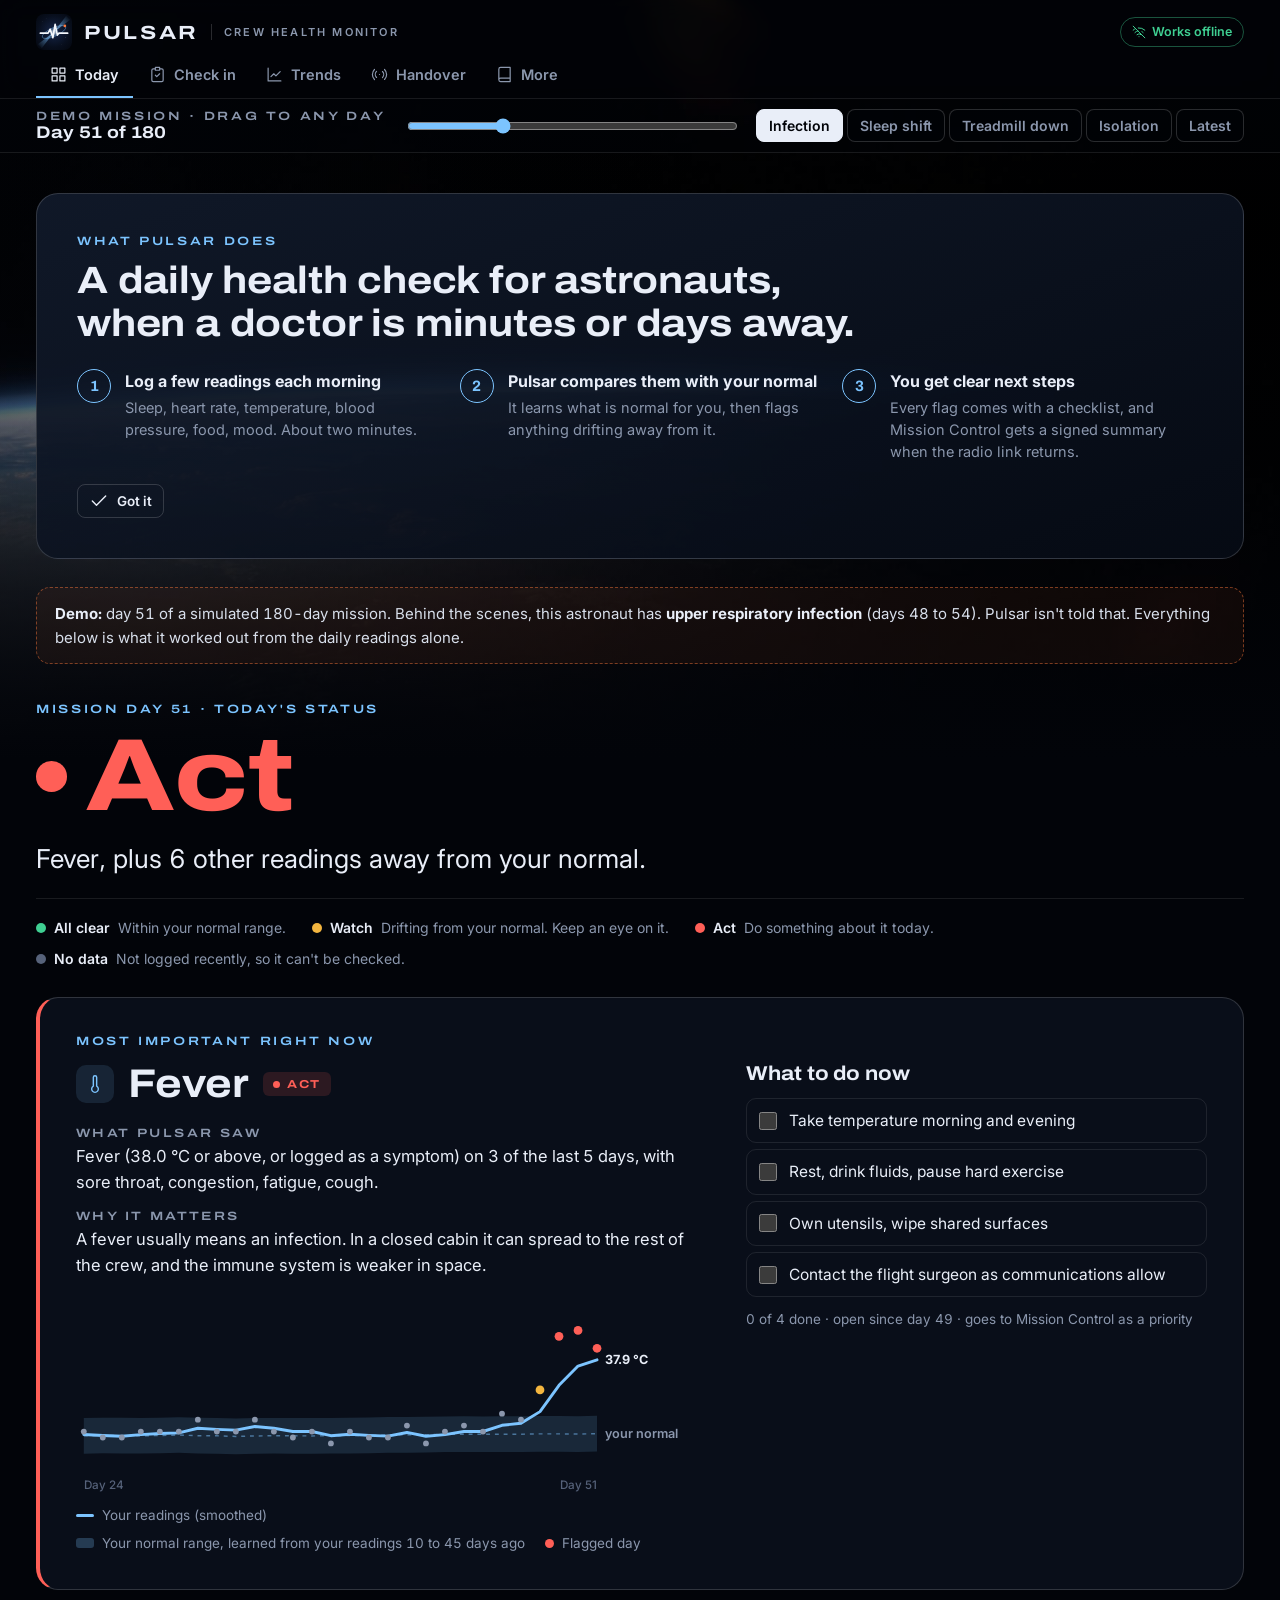
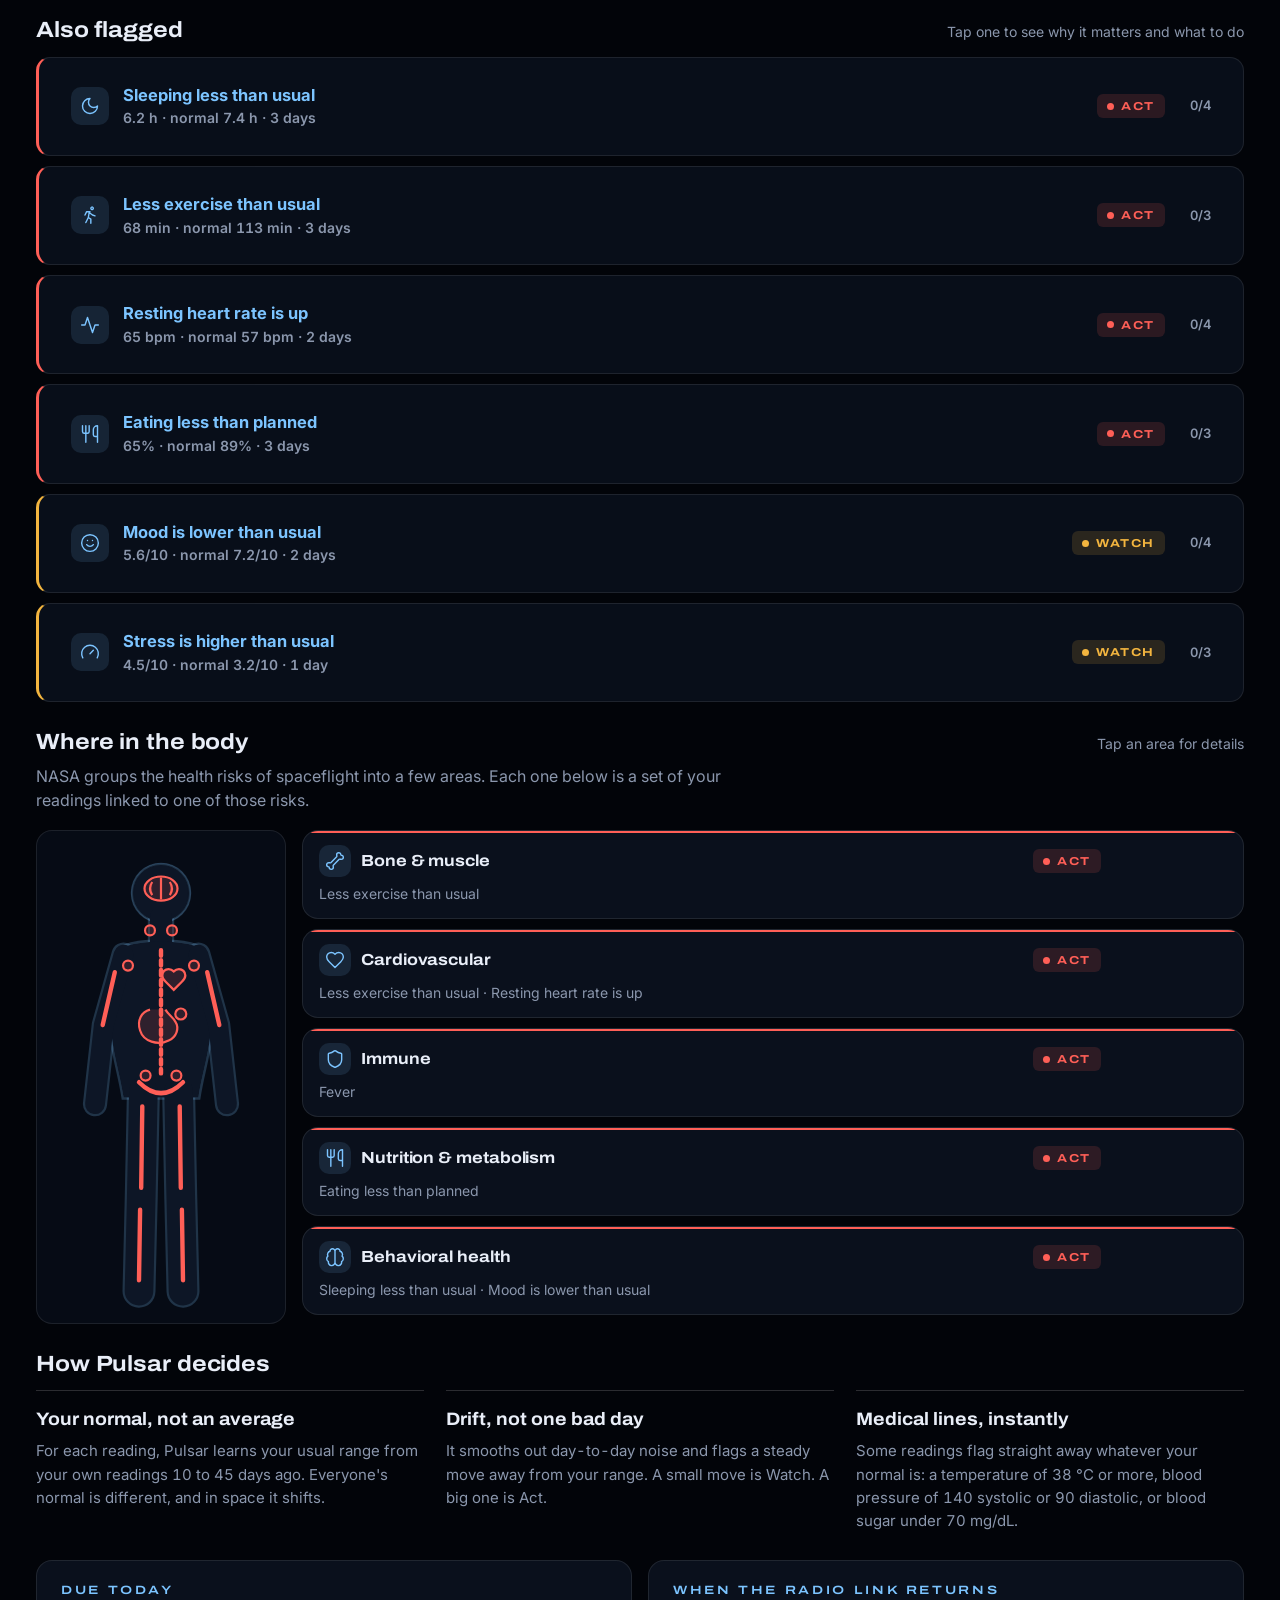
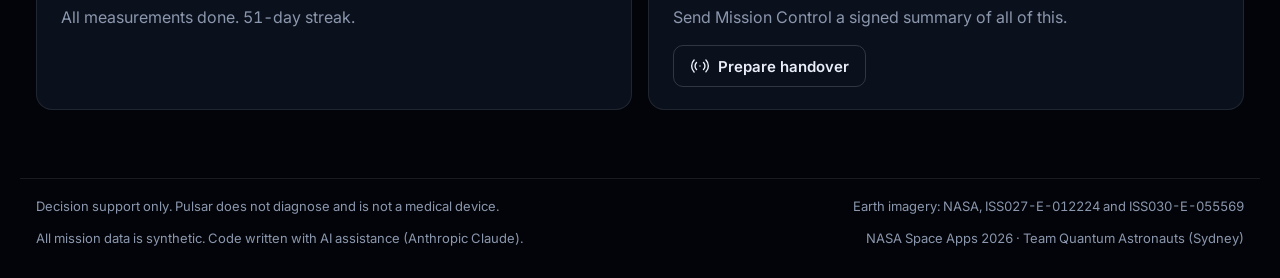
==== commit 8403b889: "Today screen explains itself: purpose, status key, why each alert matters, chart against your normal" ====
--- a/app/index.html
+++ b/app/index.html
@@ -2,7 +2,7 @@
 <meta name="viewport" content="width=device-width,initial-scale=1,viewport-fit=cover">
 <link rel="manifest" href="manifest.webmanifest"><link rel="icon" href="icon.svg"><meta name="theme-color" content="#020409">
 </head><body>
-<!-- Pulsar · NASA Space Apps 2026 · Team Quantam Astronauts. Code written with AI assistance: Anthropic Claude (Claude Code). See README, "Use of AI". -->
+<!-- Pulsar · NASA Space Apps 2026 · Team Quantum Astronauts. Code written with AI assistance: Anthropic Claude (Claude Code). See README, "Use of AI". -->
 <meta name="ai-assistance" content="Code, interface and synthetic data generator written with Anthropic Claude (Claude Code), directed and reviewed by the team">
 <title>Pulsar: Crew Health Monitor</title>
 <meta name="claude:viewport-fit-sides" content="cover">
@@ -104,6 +104,73 @@
 .tile b { display: block; font: 700 19px var(--display); font-stretch: 112%; }
 .tile small { display: block; color: var(--muted); font-size: 14.5px; margin-top: 4px; }
 @media (max-width: 700px) { .tiles { grid-template-columns: 1fr; } }
+/* ---------- Today: guided layout ---------- */
+.today { display: grid; gap: 28px; padding-block: 40px 20px; }
+.today .eyebrow { color: var(--accent); }
+.intro { position: relative; padding: clamp(24px, 4vw, 40px); border-radius: 22px; border: 1px solid var(--line-2); background: linear-gradient(160deg, rgba(17, 26, 43, .92), rgba(6, 11, 21, .92)); }
+.intro h2 { font-size: clamp(24px, 3.2vw, 38px); line-height: 1.12; margin: 12px 0 24px; max-width: 22em; text-wrap: balance; }
+.how3 { list-style: none; margin: 0 0 22px; padding: 0; display: grid; grid-template-columns: repeat(3, minmax(0, 1fr)); gap: 22px; }
+.how3 li { display: flex; gap: 14px; align-items: flex-start; }
+.how3 li > b { flex: none; width: 34px; height: 34px; border-radius: 50%; display: grid; place-items: center; border: 1.5px solid var(--accent); color: var(--accent); font: 700 15px var(--display); }
+.how3 strong { display: block; font-size: 16px; margin-bottom: 4px; }
+.how3 span { color: var(--muted); font-size: 14.5px; line-height: 1.5; }
+.how3 span strong { color: var(--ink); }
+@media (max-width: 800px) { .how3 { grid-template-columns: 1fr; } }
+.ctx { margin: 0; padding: 14px 18px; border-radius: 14px; border: 1px dashed rgba(255, 122, 61, .45); background: rgba(255, 122, 61, .06); color: #d8dfeb; font-size: 15px; line-height: 1.55; }
+.ctx b { color: var(--ink); }
+.verdict { padding-block: 10px 0; }
+.verdict .vw { display: flex; align-items: center; gap: 18px; margin-top: 12px; font: 800 clamp(48px, 8vw, 104px)/.95 var(--display); font-stretch: 118%; letter-spacing: -.01em; color: var(--st-mark, var(--ink)); }
+.verdict .vw .dot { width: .3em; height: .3em; border-radius: 50%; background: currentColor; flex: none; animation: vpulse 2.4s ease-in-out infinite; }
+@keyframes vpulse { 50% { opacity: .45; } }
+@media (prefers-reduced-motion: reduce) { .verdict .vw .dot { animation: none; } }
+.verdict.lv0 .vw { color: var(--ok); } .verdict.lv1 .vw { color: var(--watch); } .verdict.lv2 .vw { color: var(--act); } .verdict.lvx .vw { color: var(--muted); }
+.vsay { font-size: clamp(19px, 2.2vw, 26px); line-height: 1.35; margin: 16px 0 0; max-width: 34em; color: var(--ink); }
+.lvkey { display: flex; flex-wrap: wrap; gap: 10px 26px; margin-top: 22px; padding-top: 18px; border-top: 1px solid var(--line); font-size: 14px; color: var(--muted); }
+.lvkey span { display: inline-flex; align-items: center; gap: 8px; }
+.lvkey i { width: 10px; height: 10px; border-radius: 50%; flex: none; }
+.lvkey .lv0 i { background: var(--ok); } .lvkey .lv1 i { background: var(--watch); } .lvkey .lv2 i { background: var(--act); } .lvkey .lvx i { background: #56627a; }
+.lvkey b { color: var(--ink); font-weight: 600; }
+.feature { padding: clamp(22px, 3.4vw, 36px); border-radius: 22px; border: 1px solid var(--line-2); border-left: 4px solid var(--st-mark, var(--line-2)); background: rgba(10, 16, 28, .9); }
+.feature.lv1 { --st-mark: var(--watch); } .feature.lv2 { --st-mark: var(--act); }
+.fgrid { display: grid; grid-template-columns: minmax(0, 1.35fr) minmax(0, 1fr); gap: clamp(22px, 4vw, 48px); margin-top: 14px; }
+.feature h2 { display: flex; align-items: center; gap: 14px; flex-wrap: wrap; font-size: clamp(26px, 3.4vw, 40px); line-height: 1.1; }
+.explain { margin: 20px 0 0; display: grid; gap: 14px; }
+.explain dt { font: 600 12px var(--display); font-stretch: 125%; letter-spacing: .2em; text-transform: uppercase; color: var(--muted); }
+.explain dd { margin: 4px 0 0; font-size: 16.5px; line-height: 1.55; }
+.fig { margin: 22px 0 0; }
+.fchart { width: 100%; height: auto; display: block; }
+.fchart .band { fill: rgba(124, 196, 255, .14); }
+.fchart .mu { fill: none; stroke: rgba(124, 196, 255, .5); stroke-width: 1.5; stroke-dasharray: 4 5; }
+.fchart .ew { fill: none; stroke: var(--trace); stroke-width: 3; stroke-linejoin: round; stroke-linecap: round; }
+.fchart .pt { fill: #8b97ad; } .fchart .pt.lv1 { fill: var(--watch); } .fchart .pt.lv2 { fill: var(--act); }
+.fchart .lab { font: 600 13px var(--body); fill: var(--muted); } .fchart .lab.now { fill: var(--ink); font-weight: 700; }
+.fchart .ax { font: 500 12px var(--body); fill: #56627a; }
+.fig figcaption { display: flex; flex-wrap: wrap; gap: 8px 20px; margin-top: 10px; font-size: 13.5px; color: var(--muted); }
+.fig figcaption span { display: inline-flex; align-items: center; gap: 8px; }
+.fig i { display: inline-block; flex: none; }
+.k-ew { width: 18px; height: 3px; border-radius: 2px; background: var(--trace); } .k-band { width: 18px; height: 10px; border-radius: 3px; background: rgba(124, 196, 255, .25); } .k-pt { width: 9px; height: 9px; border-radius: 50%; background: var(--act); }
+.fright h3 { font-size: 20px; margin-bottom: 14px; }
+.small { font-size: 13.5px; margin-top: 12px; }
+@media (max-width: 900px) { .fgrid { grid-template-columns: 1fr; } }
+.block .blurb { color: var(--muted); max-width: 46em; margin: -4px 0 18px; }
+.olist { display: grid; gap: 10px; }
+.orow { border: 1px solid var(--line); border-left: 3px solid var(--st-mark, var(--line-2)); border-radius: 14px; background: rgba(10, 16, 28, .88); }
+.orow.lv1 { --st-mark: var(--watch); } .orow.lv2 { --st-mark: var(--act); }
+.orow summary { list-style: none; cursor: pointer; display: flex; align-items: center; gap: 14px; padding: 14px 18px; }
+.orow summary::-webkit-details-marker { display: none; }
+.orow .t { flex: 1; min-width: 0; } .orow .t b { display: block; font-size: 16.5px; } .orow .t small { color: var(--muted); font-size: 14px; }
+.orow .cnt { color: var(--muted); font-size: 13px; min-width: 32px; text-align: right; }
+.orow .obody { padding: 0 18px 18px; display: grid; gap: 12px; }
+.orow .obody p { margin: 0; color: #c4cede; line-height: 1.55; }
+.m3 { display: grid; grid-template-columns: repeat(3, minmax(0, 1fr)); gap: 22px; }
+.m3 > div { border-top: 1px solid var(--line-2); padding-top: 16px; }
+.m3 b { font: 700 18px var(--display); font-stretch: 108%; }
+.m3 p { color: var(--muted); margin: 8px 0 0; font-size: 15px; line-height: 1.55; }
+@media (max-width: 800px) { .m3 { grid-template-columns: 1fr; } }
+.next2 { display: grid; grid-template-columns: repeat(2, minmax(0, 1fr)); gap: 16px; }
+.next2 .card p { margin: 8px 0 16px; color: var(--muted); }
+@media (max-width: 700px) { .next2 { grid-template-columns: 1fr; } }
+
 .stack { display: grid; gap: 24px; min-width: 0; }
 .grid2 { display: grid; grid-template-columns: repeat(auto-fit, minmax(min(100%, 300px), 1fr)); gap: 14px; }
 .grid3 { display: grid; grid-template-columns: repeat(auto-fit, minmax(min(100%, 300px), 1fr)); gap: 16px; align-items: start; }
@@ -377,7 +444,7 @@
 </header>
 <div id="strip"></div>
 <main class="wrap" id="main"><div class="head"><div><p class="lead">Loading mission data…</p></div></div></main>
-<footer class="wrap"><span>Decision support only. Pulsar does not diagnose and is not a medical device.</span><span>Earth imagery: NASA, ISS027-E-012224 and ISS030-E-055569</span><span>All mission data is synthetic. Code written with AI assistance (Anthropic Claude).</span><span>NASA Space Apps 2026 · Team Quantam Astronauts (Sydney)</span></footer>
+<footer class="wrap"><span>Decision support only. Pulsar does not diagnose and is not a medical device.</span><span>Earth imagery: NASA, ISS027-E-012224 and ISS030-E-055569</span><span>All mission data is synthetic. Code written with AI assistance (Anthropic Claude).</span><span>NASA Space Apps 2026 · Team Quantum Astronauts (Sydney)</span></footer>
 <div class="toast" id="toast" hidden></div>
 <div class="lock" id="lock" hidden>
   <form id="unlockForm" class="card">
@@ -396,7 +463,7 @@
    flag rules, validation scoring and the Mission Control handover packet.
    Pure functions, no DOM, so it runs in the browser and in Node tests.
    AI disclosure: written with Anthropic Claude (Claude Code), directed and reviewed
-   by Team Quantam Astronauts. All mission data it generates is synthetic. */
+   by Team Quantum Astronauts. All mission data it generates is synthetic. */
 (function (root) {
   'use strict';
 
@@ -922,7 +989,7 @@
   nutrition:  { icon: 'utensils', name: 'Nutrition & metabolism' },
   behavioral: { icon: 'brain',  name: 'Behavioral health' },
 };
-const LV = ['Nominal', 'Watch', 'Act'];
+const LV = ['All clear', 'Watch', 'Act'];
 
 // What each body system does, how spaceflight affects it and what the crew can do about it.
 const SYS = {
@@ -1167,7 +1234,7 @@
 function demoStrip() {
   const e = S.entries[S.cur], last = S.entries[S.entries.length - 1];
   const jumps = S.events.map(ev => `<button data-jump="${ev.start + 3}" aria-pressed="${e.day >= ev.start && e.day <= ev.end + 3}">${esc(ev.short)}</button>`).join('');
-  return `<div class="strip"><div class="wrap"><div><div class="eyebrow">Demo mission · replay</div><div class="day" id="mdNow">Day ${e.day} of ${last.day}</div></div>
+  return `<div class="strip"><div class="wrap"><div><div class="eyebrow">Demo mission · drag to any day</div><div class="day" id="mdNow">Day ${e.day} of ${last.day}</div></div>
     <input type="range" id="dayRange" min="0" max="${S.entries.length - 1}" value="${S.cur}" aria-label="Mission day">
     <div class="seg jumps">${jumps}<button data-jump="latest">Latest</button></div></div></div>`;
 }
@@ -1250,51 +1317,156 @@
     <div class="legend"><span><i style="background:var(--trace)"></i>Now (smoothed)</span><span><i style="background:#34445f"></i>Personal baseline</span><span><i style="background:var(--watch)"></i>Watch</span><span><i style="background:var(--act)"></i>Act</span></div></section>`;
 }
 
+
+// ---------- plain-language layer: why each alert matters, and which reading to chart ----------
+const WHY = {
+  fever: 'A fever usually means an infection. In a closed cabin it can spread to the rest of the crew, and the immune system is weaker in space.',
+  temp: 'Body temperature creeping up over days can be the first sign of an infection, before you feel ill.',
+  symptoms: 'Symptoms that keep coming back are worth reporting early, while the ground can still help plan treatment.',
+  reactivation: 'Spaceflight stress lets dormant viruses such as cold sores wake up. It is a sign the immune system is under strain.',
+  sleep: 'Sleep loss slows reaction time and raises the risk of mistakes during demanding tasks like spacewalks.',
+  sleepcrit: 'Several nights under 5 hours sharply reduces alertness. Safety-critical work should be reviewed.',
+  hr: 'A resting heart rate above your normal can mean illness, dehydration, stress or poor recovery.',
+  hrhigh: 'A resting heart rate of 90 or more is high for a fit adult and should be re-measured and reviewed.',
+  bpsys: 'Fluid shifts in microgravity, stress and salt all push blood pressure up. Long-term, that strains the heart and vessels.',
+  bpdia: 'Fluid shifts in microgravity, stress and salt all push blood pressure up. Long-term, that strains the heart and vessels.',
+  bphigh: 'High blood pressure strains the heart and blood vessels. The higher it goes, the sooner it needs attention.',
+  bpsevere: 'Blood pressure this high can damage organs within hours. It needs the onboard medical procedure now.',
+  bplow: 'Low blood pressure can cause dizziness or fainting, especially when moving or exercising.',
+  exercise: 'Without daily exercise, astronauts lose bone and muscle fast: on average 1 to 2% of bone density a month.',
+  ared: 'Resistance training is the main defence against bone and muscle loss in weightlessness.',
+  resist: 'Resistance training is the main defence against bone and muscle loss in weightlessness. Missed sessions add up quickly.',
+  intake: 'Astronauts often under-eat in space. Eating less than planned leads to weight, muscle and bone loss.',
+  weight: 'Losing body mass in flight usually means eating too little or losing muscle.',
+  glucose: 'Blood sugar outside your usual range can point to under-eating, stress or a change in how the body handles sugar.',
+  glulow: 'Low blood sugar can cause confusion or fainting. It needs treating straight away.',
+  gluhigh: 'A high fingerstick reading is a prompt to recheck. One reading alone is not a diagnosis.',
+  mood: 'Low mood on long, isolated missions can affect sleep, teamwork and performance. It is easier to address early.',
+  stress: 'Sustained stress affects sleep, immunity and decision-making.',
+  social: 'Feeling isolated is a known risk on long missions, and it tends to build slowly.',
+  pvt: 'Slower reactions are an early sign of fatigue, often before you notice it yourself.',
+};
+const CHART_OF = { fever: 'temp', bphigh: 'bpsys', bpsevere: 'bpsys', bplow: 'bpsys', glulow: 'glucose', gluhigh: 'glucose', hrhigh: 'hr', sleepcrit: 'sleep', resist: 'exercise' };
+const LEVEL_TXT = [['All clear', 'Within your normal range.'], ['Watch', 'Drifting from your normal. Keep an eye on it.'], ['Act', 'Do something about it today.']];
+function levelKey() {
+  return `<div class="lvkey">${LEVEL_TXT.map(([w, t], k) => `<span class="lv${k}"><i></i><b>${w}</b> ${t}</span>`).join('')}<span class="lvx"><i></i><b>No data</b> Not logged recently, so it can't be checked.</span></div>`;
+}
+// The last four weeks of one reading, against the band Pulsar has learned as this person's normal.
+function focusChart(key) {
+  const W = 640, H = 200, padL = 8, padR = 104, padT = 16, padB = 26, i1 = S.cur, from = Math.max(0, i1 - 27);
+  const pts = AN.series[key].slice(from, i1 + 1);
+  const real = pts.filter(p => p.v != null);
+  if (real.length < 2) return '';
+  const band = pts.filter(p => p.mu != null);
+  const vals = real.map(p => p.v).concat(real.map(p => p.ew)).concat(band.flatMap(p => [p.mu - 2 * p.sd, p.mu + 2 * p.sd]));
+  let lo = Math.min(...vals), hi = Math.max(...vals); const pad = (hi - lo || 1) * .12; lo -= pad; hi += pad;
+  const d0 = pts[0].d, d1 = Math.max(pts[pts.length - 1].d, d0 + 1);
+  const X = d => padL + (d - d0) / (d1 - d0) * (W - padL - padR), Y = v => padT + (1 - (v - lo) / (hi - lo)) * (H - padT - padB);
+  let s = `<svg class="fchart" viewBox="0 0 ${W} ${H}" role="img" aria-label="${esc(C.METRICS[key].label)} over the last four weeks against your normal range">`;
+  if (band.length > 1) {
+    s += `<path class="band" d="M${band.map(p => `${X(p.d)},${Y(p.mu + 2 * p.sd)}`).join('L')}L${band.slice().reverse().map(p => `${X(p.d)},${Y(p.mu - 2 * p.sd)}`).join('L')}Z"/>`;
+    s += `<path class="mu" d="M${band.map(p => `${X(p.d)},${Y(p.mu)}`).join('L')}"/>`;
+    const lb = band[band.length - 1];
+    s += `<text class="lab" x="${W - padR + 8}" y="${Y(lb.mu) + 4}">your normal</text>`;
+  }
+  s += `<path class="ew" d="M${real.map(p => `${X(p.d)},${Y(p.ew)}`).join('L')}"/>`;
+  s += real.map(p => `<circle class="pt lv${p.level}" cx="${X(p.d)}" cy="${Y(p.v)}" r="${p.level ? 4.5 : 3}"/>`).join('');
+  const last = real[real.length - 1];
+  s += `<text class="lab now" x="${W - padR + 8}" y="${Y(last.ew) + 4}">${esc(C.fmt(key, last.ew))}</text>`;
+  s += `<text class="ax" x="${padL}" y="${H - 6}">Day ${d0}</text><text class="ax" x="${X(d1)}" y="${H - 6}" text-anchor="end">Day ${d1}</text></svg>`;
+  return s;
+}
+function demoContext() {
+  if (!S.demo) return '';
+  const d = S.entries[S.cur].day, ev = S.events.find(e => d >= e.start && d <= e.end + 3);
+  return ev ? `<p class="ctx"><b>Demo:</b> day ${d} of a simulated 180-day mission. Behind the scenes, this astronaut has <b>${esc(ev.label.toLowerCase())}</b> (days ${ev.start} to ${ev.end}). Pulsar isn't told that. Everything below is what it worked out from the daily readings alone.</p>`
+    : `<p class="ctx"><b>Demo:</b> day ${d} of a simulated 180-day mission. Use the slider above or jump to an event to see how Pulsar reacts.</p>`;
+}
+
 // ---------- views ----------
 function viewStatus() {
   const i = S.cur, row = AS[i], cov = C.coverage(AN, i);
   const overall = Math.max(0, ...C.AREA_KEYS.map(a => row.lv[a]));
-  const n = row.flags.length, words = ['No', 'One', 'Two', 'Three', 'Four', 'Five', 'Six', 'Seven', 'Eight'];
+  const n = row.flags.length;
   const gaps = C.AREA_KEYS.filter(a => !row.lv[a] && cov[a].state === 'missing'), learn = C.AREA_KEYS.filter(a => !row.lv[a] && cov[a].state === 'learning');
   const missingAll = [...new Set(C.AREA_KEYS.flatMap(a => cov[a].missing))];
   const list = a => a.join(', ').toLowerCase();
-  const title = n ? `${words[n] || n} thing${n === 1 ? '' : 's'} to look at today`
-    : gaps.length ? 'Some readings are missing'
-    : learn.length ? 'Learning your normal' : 'All clear today';
-  const lead = n ? 'Compared with your own normal, not a population average.'
-    : gaps.length ? `Log ${list(missingAll)} so Pulsar can check every area.`
-    : learn.length ? 'Alerts start after about 10 days of check-ins.' : 'Every reading is within your normal range.';
-  // Area cards: one plain line each. Tapping one opens its detail panel below.
+  const CLIN = ['bpsevere', 'glulow', 'fever', 'bphigh', 'gluhigh', 'sleepcrit', 'hrhigh', 'bplow'];
+  const flags = row.flags.slice().sort((x, y) => y.level - x.level || (CLIN.includes(x.id) ? 0 : 1) - (CLIN.includes(y.id) ? 0 : 1));
+  const top = flags[0], rest = flags.slice(1);
+
+  // 1. What Pulsar is (first-time orientation, can be hidden)
+  let introHidden = false; try { introHidden = localStorage.getItem('pulsar.intro') === 'hidden'; } catch (e) { /* optional */ }
+  const intro = introHidden ? '' : `<section class="intro">
+    <div class="eyebrow">What Pulsar does</div>
+    <h2>A daily health check for astronauts, when a doctor is minutes or days away.</h2>
+    <ol class="how3">
+      <li><b>1</b><span><strong>Log a few readings each morning</strong>Sleep, heart rate, temperature, blood pressure, food, mood. About two minutes.</span></li>
+      <li><b>2</b><span><strong>Pulsar compares them with your normal</strong>It learns what is normal for you, then flags anything drifting away from it.</span></li>
+      <li><b>3</b><span><strong>You get clear next steps</strong>Every flag comes with a checklist, and Mission Control gets a signed summary when the radio link returns.</span></li>
+    </ol>
+    <button class="btn sm" id="hideIntro">${ico('check')}Got it</button></section>`;
+
+  // 2. The verdict
+  const word = n ? LV[overall] : gaps.length ? 'Incomplete' : learn.length ? 'Learning' : LV[0];
+  const ocls = n ? overall : gaps.length || learn.length ? 'x' : 0;
+  const say = n ? (top ? `${esc(top.title)}${rest.length ? `, plus ${rest.length} other reading${rest.length === 1 ? '' : 's'} away from your normal` : ''}.` : '')
+    : gaps.length ? `Some readings weren't logged (${esc(list(missingAll))}), so Pulsar can't check every area.`
+    : learn.length ? 'Pulsar is still learning your normal. Alerts start after about 10 days of check-ins.' : 'Every reading is within your normal range. Nothing to do today.';
+  const verdict = `<section class="verdict lv${ocls}"><div class="eyebrow">Mission day ${S.entries[i].day} · today's status</div>
+    <div class="vw"><span class="dot"></span>${esc(word)}</div><p class="vsay">${say}</p>${levelKey()}</section>`;
+
+  // 3. The most important thing, explained
+  const metricOf = f => CHART_OF[f.id] || (C.METRICS[f.id] ? f.id : null);
+  const why = f => WHY[f.id] || (f.metric && WHY[f.metric]) || '';
+  const checklist = f => {
+    const keys = (f.actions || []).map((_, k) => `${f.id}@${f.since}#${k}`), done = keys.filter(k => S.done[k]).length;
+    return { done, total: keys.length, html: `<ul class="checks">${(f.actions || []).map((a, k) => `<li><label><input type="checkbox" data-done="${esc(keys[k])}" ${S.done[keys[k]] ? 'checked' : ''}><span>${esc(a)}</span></label></li>`).join('')}</ul>` };
+  };
+  let feature = '';
+  if (top) {
+    const m = metricOf(top), cl = checklist(top);
+    feature = `<section class="feature lv${top.level}"><div class="eyebrow">Most important right now</div>
+      <div class="fgrid"><div class="fleft">
+        <h2><span class="icon-sq">${ico(FICO[top.id] || 'alert')}</span>${esc(top.title)}<span class="badge">${LV[top.level]}</span></h2>
+        <dl class="explain"><div><dt>What Pulsar saw</dt><dd>${esc(top.text || top.short || '')}</dd></div>
+          <div><dt>Why it matters</dt><dd>${esc(why(top))}</dd></div></dl>
+        ${m ? `<figure class="fig">${focusChart(m)}<figcaption><span><i class="k-ew"></i>Your readings (smoothed)</span><span><i class="k-band"></i>Your normal range, learned from your readings 10 to 45 days ago</span><span><i class="k-pt"></i>Flagged day</span></figcaption></figure>` : ''}
+      </div><div class="fright"><h3>What to do now</h3>${cl.html}${recheckForm(top)}<p class="muted small">${cl.done} of ${cl.total} done · open since day ${top.since}${top.level === 2 ? ' · goes to Mission Control as a priority' : ''}</p></div></div></section>`;
+  }
+
+  // 4. Everything else that was flagged
+  const others = rest.length ? `<section class="block"><div class="sec"><h2>Also flagged</h2><span class="note">Tap one to see why it matters and what to do</span></div>
+    <div class="olist">${rest.map(f => { const cl = checklist(f); return `<details class="orow lv${f.level}" data-act="${esc(f.id)}" ${S.openAct === f.id ? 'open' : ''}><summary><span class="icon-sq">${ico(FICO[f.id] || 'alert')}</span><span class="t"><b>${esc(f.title)}</b><small>${esc(f.short || '')}</small></span><span class="badge">${LV[f.level]}</span><span class="cnt">${cl.done}/${cl.total}</span></summary>
+      <div class="obody"><p><b>Why it matters.</b> ${esc(why(f))}</p>${cl.html}${recheckForm(f)}</div></details>`; }).join('')}</div></section>` : '';
+
+  // 5. Which parts of the body
   const areas = C.AREA_KEYS.map(a => {
     const lv = row.lv[a], fl = row.flags.filter(f => f.areas.includes(a)), c = cov[a];
     const cls = lv ? lv : c.state === 'ok' ? 0 : 'x', badge = lv ? LV[lv] : c.state === 'missing' ? 'No data' : c.state === 'learning' ? 'Learning' : LV[0];
-    const why = fl.length ? esc(fl[0].title) : c.state === 'missing' ? `No ${esc(list(c.missing))} logged` : c.state === 'learning' ? 'Learning your normal' : 'Normal for you';
+    const line = fl.length ? esc(fl.map(f => f.title).slice(0, 2).join(' · ')) : c.state === 'missing' ? `No ${esc(list(c.missing))} logged` : c.state === 'learning' ? 'Learning your normal' : 'Normal for you';
     return `<article class="card area mini lv${cls}${S.area === a ? ' sel' : ''}" data-area="${a}"><div class="ah"><span class="icon-sq">${ico(AREA[a].icon)}</span><h3>${esc(AREA[a].name)}</h3><span class="badge">${badge}</span></div>
-      <div class="why">${why}</div></article>`;
+      <div class="why">${line}</div></article>`;
   }).join('');
   const detail = S.area && SYS[S.area] ? `<div style="margin-top:14px">${sysDetail(S.area, row, cov)}</div>` : '';
-  const CLIN = ['bpsevere', 'glulow', 'fever', 'bphigh', 'gluhigh', 'sleepcrit', 'hrhigh', 'bplow'];
-  const rank = f => (CLIN.includes(f.id) ? 0 : 1);
-  const flags = row.flags.slice().sort((x, y) => y.level - x.level || rank(x) - rank(y));
-  const openId = flags.some(f => f.id === S.openAct) ? S.openAct : flags[0] && flags[0].id;
-  const TOP = 3, shown = S.allActs ? flags : flags.slice(0, TOP);
-  const actions = n ? shown.map(f => actionCard(f, f.id === openId)).join('') + (n > TOP ? `<button class="btn block" id="moreActs">${S.allActs ? 'Show fewer' : `Show ${n - TOP} more`}</button>` : '')
-    : gaps.length ? `<div class="card lvx"><div class="banner"><span class="ring">${ico('clip')}</span><span>Log the missing readings<small>Without them Pulsar can't say these areas are fine.</small></span></div><button class="btn primary" style="margin-top:14px" data-go="checkin">${ico('clip')}Open check-in</button></div>`
-    : `<div class="card lv0"><div class="banner"><span class="ring">${ico('check')}</span><span>Nothing to do today<small>Keep checking in so your normal stays up to date.</small></span></div></div>`;
-  const ocls = overall || (!gaps.length && !learn.length) ? overall : 'x', olab = overall ? LV[overall] : gaps.length ? 'Incomplete' : learn.length ? 'Learning' : LV[0];
+  const body = `<section class="block"><div class="sec"><h2>Where in the body</h2><span class="note">Tap an area for details</span></div>
+    <p class="blurb">NASA groups the health risks of spaceflight into a few areas. Each one below is a set of your readings linked to one of those risks.</p>
+    <div class="bodymap"><div class="figure">${bodyMap(row, cov)}</div><div class="areas">${areas}</div></div>${detail}</section>`;
+
+  // 6. How Pulsar decides, plus what's next
   const R = C.routine(AN, i), due = R.tasks.filter(t => t.state === 'due' || t.state === 'overdue');
-  return head(`Mission day ${S.entries[i].day}`, esc(title), esc(lead), `<span class="badge lv${ocls}">${olab}</span>`) +
-    `<div class="layout"><div class="stack">
-      <section><div class="sec"><h2>${n ? 'What to do' : 'Today'}</h2>${n ? '<span class="note">Tick steps as you go</span>' : ''}</div><div class="stack" style="gap:14px">${actions}</div></section>
-      <section><div class="sec"><h2>Your body</h2><span class="note">Tap an area for details</span></div>
-        <div class="bodymap"><div class="figure">${bodyMap(row, cov)}</div><div class="areas">${areas}</div></div>${detail}</section>
-    </div><aside class="stack">
-      <section class="card"><div class="eyebrow">Due today</div>
-        ${due.length ? `<ul class="rows rt" style="margin-top:10px">${due.map(t => `<li><span class="icon-sq">${ico(RICO[t.id])}</span><span class="txt">${esc(t.label)}</span>${t.state === 'overdue' ? `<span class="badge lv2">${t.late} d late</span>` : ''}</li>`).join('')}</ul>
-          <button class="btn primary block" style="margin-top:14px" data-go="checkin">${ico('clip')}Check in</button>`
-        : `<p class="muted" style="margin:8px 0 0">All measurements done. ${R.streak}-day streak.</p>`}</section>
-      <section class="card"><div class="eyebrow">Next ground contact</div><p class="muted" style="margin:8px 0 14px">Send Mission Control a signed summary.</p>
-        <button class="btn block" data-go="handover">${ico('radio')}Prepare handover</button></section></aside></div>`;
+  const method = `<section class="block"><div class="sec"><h2>How Pulsar decides</h2></div>
+    <div class="m3">
+      <div><b>Your normal, not an average</b><p>For each reading, Pulsar learns your usual range from your own readings 10 to 45 days ago. Everyone's normal is different, and in space it shifts.</p></div>
+      <div><b>Drift, not one bad day</b><p>It smooths out day-to-day noise and flags a steady move away from your range. A small move is Watch. A big one is Act.</p></div>
+      <div><b>Medical lines, instantly</b><p>Some readings flag straight away whatever your normal is: a temperature of 38 °C or more, blood pressure of 140 systolic or 90 diastolic, or blood sugar under 70 mg/dL.</p></div>
+    </div></section>`;
+  const next = `<section class="block next2">
+    <div class="card"><div class="eyebrow">Due today</div>${due.length ? `<p>${due.map(t => esc(t.label)).join(', ')}.</p><button class="btn primary" data-go="checkin">${ico('clip')}Check in</button>` : `<p>All measurements done. ${R.streak}-day streak.</p>`}</div>
+    <div class="card"><div class="eyebrow">When the radio link returns</div><p>Send Mission Control a signed summary of all of this.</p><button class="btn" data-go="handover">${ico('radio')}Prepare handover</button></div></section>`;
+
+  const empty = !n ? (gaps.length ? `<section class="feature lvx"><div class="eyebrow">Next step</div><h2>Log the missing readings</h2><p class="muted">Without them Pulsar can't say these areas are fine.</p><button class="btn primary" style="margin-top:14px" data-go="checkin">${ico('clip')}Open check-in</button></section>` : '') : '';
+  return `<div class="today">${intro}${demoContext()}${verdict}${feature}${empty}${others}${body}${method}${next}</div>`;
 }
 
 function lastLogged(k) { const e = [...S.entries].reverse().find(x => (k === 'ared' ? x[k] != null : C.num(x[k]) != null)); return e ? e[k] : null; }
@@ -1320,7 +1492,7 @@
   if (!S.draft) S.draft = { day: (last.day || 0) + 1, sleep: null, exercise: null, ared: null, hr: null, weight: null, temp: null, bpsys: null, bpdia: null, glucose: null, intake: null,
     mood: null, stress: null, social: null, symptoms: null, pvt: null, lapses: null, note: '' };
   const d = S.draft, R = C.routine(AN, S.entries.length - 1, d.day), due = id => { const t = R.tasks.find(x => x.id === id); return t.state === 'due' || t.state === 'overdue' ? 'due today' : `next due day ${t.next}`; };
-  return head(`Mission day ${d.day}`, 'Check in', 'About two minutes. Leave anything you didn\'t measure blank.') +
+  return head(`Mission day ${d.day}`, 'Check in', 'Log today\'s readings. Pulsar compares each one with your normal, so the more you log, the more it can check. About two minutes. Leave blank anything you didn\'t measure.') +
     `<form id="checkinForm" class="layout"><div class="card">
       <div class="num-h"><span class="n">01</span><h2>Body</h2><button type="button" class="same" data-guide="g-ind">How to measure</button></div>
       <div class="fields">
@@ -1404,7 +1576,7 @@
 function viewTrends() {
   const M = C.METRICS[S.metric], p = AN.series[S.metric][S.cur];
   const segs = C.METRIC_KEYS.map(k => `<button data-metric="${k}" aria-pressed="${k === S.metric}">${ico(MICO[k])}${esc(C.METRICS[k].label)}</button>`).join('');
-  return head(`Mission day ${S.entries[S.cur].day}`, 'Trends', 'Each reading against your own normal.') +
+  return head(`Mission day ${S.entries[S.cur].day}`, 'Trends', 'Every reading across the mission. The shaded band is your normal range and the line is your smoothed reading. When the line leaves the band, Pulsar flags it.') +
     `<div class="seg" style="margin-bottom:16px">${segs}</div>
     <section class="panel"><div class="row" style="justify-content:space-between"><div><div class="eyebrow">Telemetry</div><h2 style="margin-top:6px">${esc(M.label)}</h2></div>
       ${p && p.mu != null ? `<span class="badge lv${p.level}">${LV[p.level]}</span>` : ''}</div>
@@ -1458,7 +1630,7 @@
   const p = S.packet;
   const v = S.verdict;
   const keys = subtle ? await trusted().catch(() => []) : [];
-  return head('When ground contact returns', 'Handover', 'A signed summary for Mission Control. Any change after signing is caught.') +
+  return head('When ground contact returns', 'Handover', 'Mission Control can\'t see your data live. When the radio link returns, send them this summary. It is signed on this device, so if anything is changed on the way, they will know.') +
     `<div class="grid2" style="align-items:start">
     <section class="card stack" style="gap:16px"><div><div class="eyebrow">Crew side</div><h2 style="font-size:22px;margin-top:6px">Build and sign</h2></div>
       <ol class="steps"><li><span class="n">1</span>Choose the reporting window</li></ol>
@@ -1603,7 +1775,7 @@
     case 'pvtPad': return pvtTap();
     case 'pvtAgain': PVT.state = 'idle'; return render();
     case 'pvtSave': if (!S.draft) viewCheckin(); Object.assign(S.draft, { pvt: PVT.result.median, lapses: PVT.result.lapses }); PVT.state = 'idle'; toast('Reaction result added to the check-in'); return go('checkin');
-    case 'moreActs': S.allActs = !S.allActs; return renderView();
+    case 'hideIntro': try { localStorage.setItem('pulsar.intro', 'hidden'); } catch (e) { /* optional */ } return renderView();
     case 'closeArea': S.area = null; return renderView();
     case 'runMulti': t.disabled = true; t.textContent = 'Running…'; setTimeout(() => { S.multi = C.evaluateSeeds(Array.from({ length: 50 }, (_, k) => S.seed * 100 + k + 1)); render(); }, 30); return;
     case 'newSeed': loadDemo(1 + Math.floor(Math.random() * 9999)); await save(); return render();
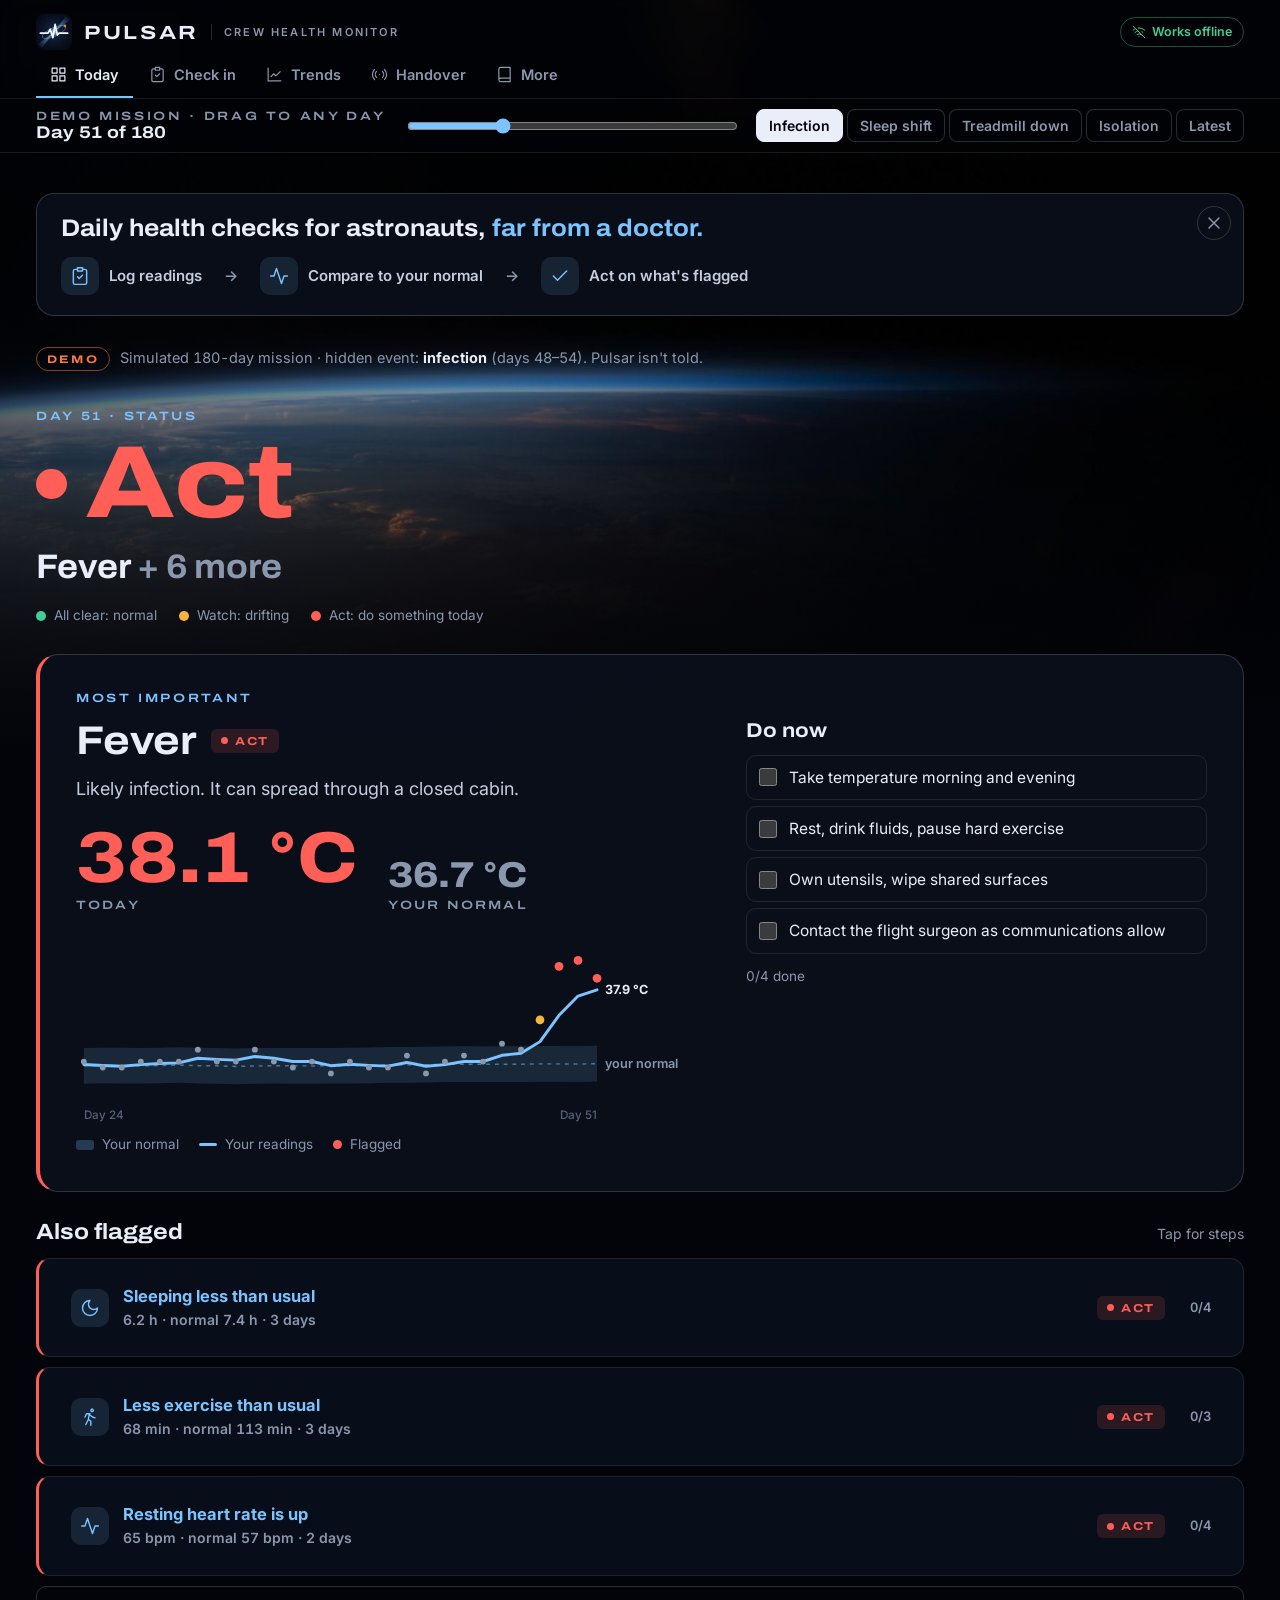
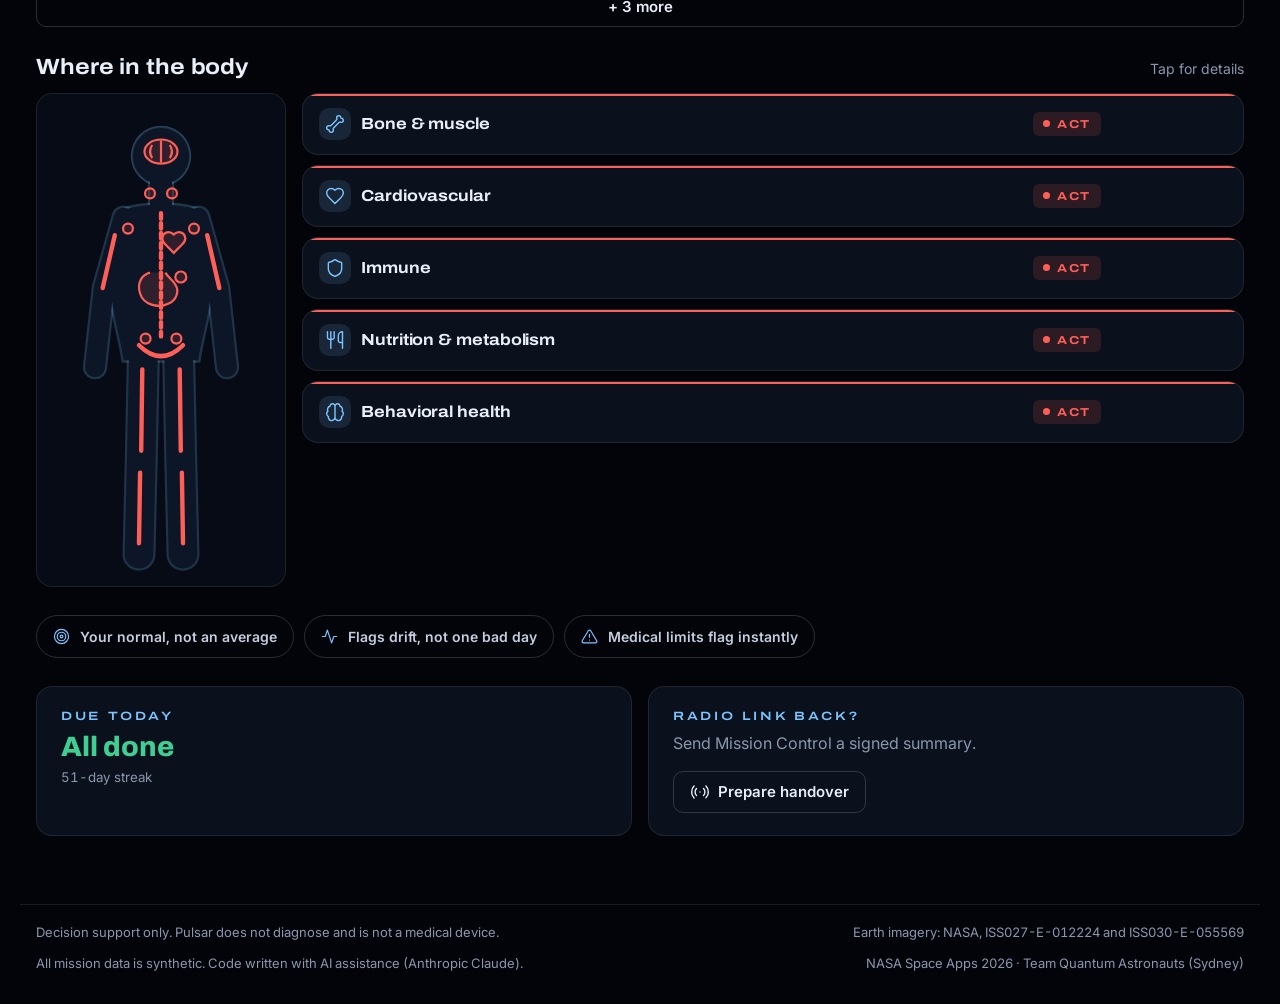
==== commit 41479171: "Today: far less text, big numbers and chart carry the meaning" ====
--- a/app/index.html
+++ b/app/index.html
@@ -107,25 +107,27 @@
 /* ---------- Today: guided layout ---------- */
 .today { display: grid; gap: 28px; padding-block: 40px 20px; }
 .today .eyebrow { color: var(--accent); }
-.intro { position: relative; padding: clamp(24px, 4vw, 40px); border-radius: 22px; border: 1px solid var(--line-2); background: linear-gradient(160deg, rgba(17, 26, 43, .92), rgba(6, 11, 21, .92)); }
-.intro h2 { font-size: clamp(24px, 3.2vw, 38px); line-height: 1.12; margin: 12px 0 24px; max-width: 22em; text-wrap: balance; }
-.how3 { list-style: none; margin: 0 0 22px; padding: 0; display: grid; grid-template-columns: repeat(3, minmax(0, 1fr)); gap: 22px; }
-.how3 li { display: flex; gap: 14px; align-items: flex-start; }
-.how3 li > b { flex: none; width: 34px; height: 34px; border-radius: 50%; display: grid; place-items: center; border: 1.5px solid var(--accent); color: var(--accent); font: 700 15px var(--display); }
-.how3 strong { display: block; font-size: 16px; margin-bottom: 4px; }
-.how3 span { color: var(--muted); font-size: 14.5px; line-height: 1.5; }
-.how3 span strong { color: var(--ink); }
-@media (max-width: 800px) { .how3 { grid-template-columns: 1fr; } }
-.ctx { margin: 0; padding: 14px 18px; border-radius: 14px; border: 1px dashed rgba(255, 122, 61, .45); background: rgba(255, 122, 61, .06); color: #d8dfeb; font-size: 15px; line-height: 1.55; }
+.intro { position: relative; display: flex; flex-wrap: wrap; align-items: center; gap: 14px 32px; padding: 20px 56px 20px 24px; border-radius: 18px; border: 1px solid var(--line-2); background: rgba(10, 16, 28, .85); }
+.ione { margin: 0; font: 700 clamp(19px, 2.2vw, 24px)/1.2 var(--display); font-stretch: 108%; }
+.ione em { font-style: normal; color: var(--accent); }
+.how3 { list-style: none; margin: 0; padding: 0; display: flex; flex-wrap: wrap; gap: 10px 22px; }
+.how3 li { display: flex; align-items: center; gap: 10px; font-weight: 600; font-size: 15px; color: #c4cede; }
+.how3 li + li::before { content: "→"; color: var(--muted); margin-right: 12px; }
+.intro .x { position: absolute; top: 12px; right: 12px; width: 34px; height: 34px; border-radius: 50%; border: 1px solid var(--line-2); background: none; color: var(--muted); display: grid; place-items: center; cursor: pointer; }
+.intro .x:hover { color: var(--ink); border-color: var(--ink); }
+.ctx { margin: 0; color: var(--muted); font-size: 14.5px; line-height: 1.9; }
+@media (max-width: 600px) { .how3 { flex-direction: column; gap: 8px; } .how3 li + li::before { display: none; } }
 .ctx b { color: var(--ink); }
+.tagd { display: inline-block; margin-right: 10px; font: 700 11px var(--display); font-stretch: 125%; letter-spacing: .2em; text-transform: uppercase; color: var(--signal); border: 1px solid rgba(255, 122, 61, .5); border-radius: 999px; padding: 5px 10px; }
 .verdict { padding-block: 10px 0; }
 .verdict .vw { display: flex; align-items: center; gap: 18px; margin-top: 12px; font: 800 clamp(48px, 8vw, 104px)/.95 var(--display); font-stretch: 118%; letter-spacing: -.01em; color: var(--st-mark, var(--ink)); }
 .verdict .vw .dot { width: .3em; height: .3em; border-radius: 50%; background: currentColor; flex: none; animation: vpulse 2.4s ease-in-out infinite; }
 @keyframes vpulse { 50% { opacity: .45; } }
 @media (prefers-reduced-motion: reduce) { .verdict .vw .dot { animation: none; } }
 .verdict.lv0 .vw { color: var(--ok); } .verdict.lv1 .vw { color: var(--watch); } .verdict.lv2 .vw { color: var(--act); } .verdict.lvx .vw { color: var(--muted); }
-.vsay { font-size: clamp(19px, 2.2vw, 26px); line-height: 1.35; margin: 16px 0 0; max-width: 34em; color: var(--ink); }
-.lvkey { display: flex; flex-wrap: wrap; gap: 10px 26px; margin-top: 22px; padding-top: 18px; border-top: 1px solid var(--line); font-size: 14px; color: var(--muted); }
+.vsay { font: 700 clamp(22px, 2.8vw, 34px)/1.2 var(--display); font-stretch: 105%; margin: 14px 0 0; color: var(--ink); }
+.vsay span { color: var(--muted); }
+.lvkey { display: flex; flex-wrap: wrap; gap: 8px 22px; margin-top: 18px; font-size: 13.5px; color: var(--muted); }
 .lvkey span { display: inline-flex; align-items: center; gap: 8px; }
 .lvkey i { width: 10px; height: 10px; border-radius: 50%; flex: none; }
 .lvkey .lv0 i { background: var(--ok); } .lvkey .lv1 i { background: var(--watch); } .lvkey .lv2 i { background: var(--act); } .lvkey .lvx i { background: #56627a; }
@@ -134,10 +136,12 @@
 .feature.lv1 { --st-mark: var(--watch); } .feature.lv2 { --st-mark: var(--act); }
 .fgrid { display: grid; grid-template-columns: minmax(0, 1.35fr) minmax(0, 1fr); gap: clamp(22px, 4vw, 48px); margin-top: 14px; }
 .feature h2 { display: flex; align-items: center; gap: 14px; flex-wrap: wrap; font-size: clamp(26px, 3.4vw, 40px); line-height: 1.1; }
-.explain { margin: 20px 0 0; display: grid; gap: 14px; }
-.explain dt { font: 600 12px var(--display); font-stretch: 125%; letter-spacing: .2em; text-transform: uppercase; color: var(--muted); }
-.explain dd { margin: 4px 0 0; font-size: 16.5px; line-height: 1.55; }
-.fig { margin: 22px 0 0; }
+.why1 { margin: 12px 0 0; font-size: 18px; color: #c4cede; }
+.stat { display: flex; align-items: flex-end; gap: 30px; margin-top: 22px; }
+.stat b { display: block; font: 800 clamp(44px, 6vw, 72px)/.95 var(--display); font-stretch: 112%; color: var(--st-mark, var(--ink)); }
+.stat .vs b { font-size: clamp(26px, 3vw, 36px); color: var(--muted); }
+.stat small { display: block; margin-top: 6px; font: 600 12px var(--display); font-stretch: 125%; letter-spacing: .18em; text-transform: uppercase; color: var(--muted); }
+.fig { margin: 18px 0 0; }
 .fchart { width: 100%; height: auto; display: block; }
 .fchart .band { fill: rgba(124, 196, 255, .14); }
 .fchart .mu { fill: none; stroke: rgba(124, 196, 255, .5); stroke-width: 1.5; stroke-dasharray: 4 5; }
@@ -152,7 +156,6 @@
 .fright h3 { font-size: 20px; margin-bottom: 14px; }
 .small { font-size: 13.5px; margin-top: 12px; }
 @media (max-width: 900px) { .fgrid { grid-template-columns: 1fr; } }
-.block .blurb { color: var(--muted); max-width: 46em; margin: -4px 0 18px; }
 .olist { display: grid; gap: 10px; }
 .orow { border: 1px solid var(--line); border-left: 3px solid var(--st-mark, var(--line-2)); border-radius: 14px; background: rgba(10, 16, 28, .88); }
 .orow.lv1 { --st-mark: var(--watch); } .orow.lv2 { --st-mark: var(--act); }
@@ -162,11 +165,10 @@
 .orow .cnt { color: var(--muted); font-size: 13px; min-width: 32px; text-align: right; }
 .orow .obody { padding: 0 18px 18px; display: grid; gap: 12px; }
 .orow .obody p { margin: 0; color: #c4cede; line-height: 1.55; }
-.m3 { display: grid; grid-template-columns: repeat(3, minmax(0, 1fr)); gap: 22px; }
-.m3 > div { border-top: 1px solid var(--line-2); padding-top: 16px; }
-.m3 b { font: 700 18px var(--display); font-stretch: 108%; }
-.m3 p { color: var(--muted); margin: 8px 0 0; font-size: 15px; line-height: 1.55; }
-@media (max-width: 800px) { .m3 { grid-template-columns: 1fr; } }
+.chips3 { display: flex; flex-wrap: wrap; gap: 10px; }
+.chips3 span { display: inline-flex; align-items: center; gap: 10px; padding: 10px 16px; border-radius: 999px; border: 1px solid var(--line-2); font-size: 14px; font-weight: 600; color: #c4cede; }
+.chips3 .ico { width: 17px; height: 17px; color: var(--accent); }
+.big2 { font: 800 28px var(--display) !important; color: var(--ok) !important; margin: 8px 0 2px !important; }
 .next2 { display: grid; grid-template-columns: repeat(2, minmax(0, 1fr)); gap: 16px; }
 .next2 .card p { margin: 8px 0 16px; color: var(--muted); }
 @media (max-width: 700px) { .next2 { grid-template-columns: 1fr; } }
@@ -1320,31 +1322,31 @@
 
 // ---------- plain-language layer: why each alert matters, and which reading to chart ----------
 const WHY = {
-  fever: 'A fever usually means an infection. In a closed cabin it can spread to the rest of the crew, and the immune system is weaker in space.',
-  temp: 'Body temperature creeping up over days can be the first sign of an infection, before you feel ill.',
-  symptoms: 'Symptoms that keep coming back are worth reporting early, while the ground can still help plan treatment.',
-  reactivation: 'Spaceflight stress lets dormant viruses such as cold sores wake up. It is a sign the immune system is under strain.',
-  sleep: 'Sleep loss slows reaction time and raises the risk of mistakes during demanding tasks like spacewalks.',
-  sleepcrit: 'Several nights under 5 hours sharply reduces alertness. Safety-critical work should be reviewed.',
-  hr: 'A resting heart rate above your normal can mean illness, dehydration, stress or poor recovery.',
-  hrhigh: 'A resting heart rate of 90 or more is high for a fit adult and should be re-measured and reviewed.',
-  bpsys: 'Fluid shifts in microgravity, stress and salt all push blood pressure up. Long-term, that strains the heart and vessels.',
-  bpdia: 'Fluid shifts in microgravity, stress and salt all push blood pressure up. Long-term, that strains the heart and vessels.',
-  bphigh: 'High blood pressure strains the heart and blood vessels. The higher it goes, the sooner it needs attention.',
-  bpsevere: 'Blood pressure this high can damage organs within hours. It needs the onboard medical procedure now.',
-  bplow: 'Low blood pressure can cause dizziness or fainting, especially when moving or exercising.',
-  exercise: 'Without daily exercise, astronauts lose bone and muscle fast: on average 1 to 2% of bone density a month.',
-  ared: 'Resistance training is the main defence against bone and muscle loss in weightlessness.',
-  resist: 'Resistance training is the main defence against bone and muscle loss in weightlessness. Missed sessions add up quickly.',
-  intake: 'Astronauts often under-eat in space. Eating less than planned leads to weight, muscle and bone loss.',
-  weight: 'Losing body mass in flight usually means eating too little or losing muscle.',
-  glucose: 'Blood sugar outside your usual range can point to under-eating, stress or a change in how the body handles sugar.',
-  glulow: 'Low blood sugar can cause confusion or fainting. It needs treating straight away.',
-  gluhigh: 'A high fingerstick reading is a prompt to recheck. One reading alone is not a diagnosis.',
-  mood: 'Low mood on long, isolated missions can affect sleep, teamwork and performance. It is easier to address early.',
-  stress: 'Sustained stress affects sleep, immunity and decision-making.',
-  social: 'Feeling isolated is a known risk on long missions, and it tends to build slowly.',
-  pvt: 'Slower reactions are an early sign of fatigue, often before you notice it yourself.',
+  fever: 'Likely infection. It can spread through a closed cabin.',
+  temp: 'Often the first sign of an infection.',
+  symptoms: 'Worth reporting early, while the ground can help.',
+  reactivation: 'A sign the immune system is under strain.',
+  sleep: 'Slows reactions and raises the risk of mistakes.',
+  sleepcrit: 'Sharply reduces alertness for safety-critical work.',
+  hr: 'Can mean illness, dehydration or poor recovery.',
+  hrhigh: 'High for a fit adult. Re-measure and review.',
+  bpsys: 'Strains the heart and blood vessels over time.',
+  bpdia: 'Strains the heart and blood vessels over time.',
+  bphigh: 'Strains the heart and blood vessels.',
+  bpsevere: 'Can damage organs within hours.',
+  bplow: 'Can cause dizziness or fainting.',
+  exercise: 'Bone and muscle waste fast without it.',
+  ared: 'The main defence against bone loss.',
+  resist: 'The main defence against bone and muscle loss.',
+  intake: 'Under-eating leads to muscle and bone loss.',
+  weight: 'Usually means too little food or muscle loss.',
+  glucose: 'Can point to under-eating or stress.',
+  glulow: 'Can cause confusion or fainting. Treat now.',
+  gluhigh: 'Recheck it. One reading is not a diagnosis.',
+  mood: 'Affects sleep, teamwork and performance.',
+  stress: 'Affects sleep, immunity and decisions.',
+  social: 'Isolation builds slowly on long missions.',
+  pvt: 'An early sign of fatigue.',
 };
 const CHART_OF = { fever: 'temp', bphigh: 'bpsys', bpsevere: 'bpsys', bplow: 'bpsys', glulow: 'glucose', gluhigh: 'glucose', hrhigh: 'hr', sleepcrit: 'sleep', resist: 'exercise' };
 const LEVEL_TXT = [['All clear', 'Within your normal range.'], ['Watch', 'Drifting from your normal. Keep an eye on it.'], ['Act', 'Do something about it today.']];
@@ -1379,8 +1381,7 @@
 function demoContext() {
   if (!S.demo) return '';
   const d = S.entries[S.cur].day, ev = S.events.find(e => d >= e.start && d <= e.end + 3);
-  return ev ? `<p class="ctx"><b>Demo:</b> day ${d} of a simulated 180-day mission. Behind the scenes, this astronaut has <b>${esc(ev.label.toLowerCase())}</b> (days ${ev.start} to ${ev.end}). Pulsar isn't told that. Everything below is what it worked out from the daily readings alone.</p>`
-    : `<p class="ctx"><b>Demo:</b> day ${d} of a simulated 180-day mission. Use the slider above or jump to an event to see how Pulsar reacts.</p>`;
+  return `<p class="ctx"><span class="tagd">Demo</span>Simulated 180-day mission${ev ? ` · hidden event: <b>${esc(ev.short.toLowerCase())}</b> (days ${ev.start}–${ev.end}). Pulsar isn't told.` : '. Drag the slider to explore.'}</p>`;
 }
 
 // ---------- views ----------
@@ -1395,77 +1396,71 @@
   const flags = row.flags.slice().sort((x, y) => y.level - x.level || (CLIN.includes(x.id) ? 0 : 1) - (CLIN.includes(y.id) ? 0 : 1));
   const top = flags[0], rest = flags.slice(1);
 
-  // 1. What Pulsar is (first-time orientation, can be hidden)
+  // 1. What Pulsar is, in one line
   let introHidden = false; try { introHidden = localStorage.getItem('pulsar.intro') === 'hidden'; } catch (e) { /* optional */ }
   const intro = introHidden ? '' : `<section class="intro">
-    <div class="eyebrow">What Pulsar does</div>
-    <h2>A daily health check for astronauts, when a doctor is minutes or days away.</h2>
-    <ol class="how3">
-      <li><b>1</b><span><strong>Log a few readings each morning</strong>Sleep, heart rate, temperature, blood pressure, food, mood. About two minutes.</span></li>
-      <li><b>2</b><span><strong>Pulsar compares them with your normal</strong>It learns what is normal for you, then flags anything drifting away from it.</span></li>
-      <li><b>3</b><span><strong>You get clear next steps</strong>Every flag comes with a checklist, and Mission Control gets a signed summary when the radio link returns.</span></li>
-    </ol>
-    <button class="btn sm" id="hideIntro">${ico('check')}Got it</button></section>`;
-
-  // 2. The verdict
+    <p class="ione">Daily health checks for astronauts, <em>far from a doctor.</em></p>
+    <ol class="how3"><li><span class="icon-sq">${ico('clip')}</span>Log readings</li><li><span class="icon-sq">${ico('activity')}</span>Compare to your normal</li><li><span class="icon-sq">${ico('check')}</span>Act on what's flagged</li></ol>
+    <button class="x" id="hideIntro" aria-label="Hide">${ico('x')}</button></section>`;
+
+  // 2. The verdict, with a one-line colour key
   const word = n ? LV[overall] : gaps.length ? 'Incomplete' : learn.length ? 'Learning' : LV[0];
   const ocls = n ? overall : gaps.length || learn.length ? 'x' : 0;
-  const say = n ? (top ? `${esc(top.title)}${rest.length ? `, plus ${rest.length} other reading${rest.length === 1 ? '' : 's'} away from your normal` : ''}.` : '')
-    : gaps.length ? `Some readings weren't logged (${esc(list(missingAll))}), so Pulsar can't check every area.`
-    : learn.length ? 'Pulsar is still learning your normal. Alerts start after about 10 days of check-ins.' : 'Every reading is within your normal range. Nothing to do today.';
-  const verdict = `<section class="verdict lv${ocls}"><div class="eyebrow">Mission day ${S.entries[i].day} · today's status</div>
-    <div class="vw"><span class="dot"></span>${esc(word)}</div><p class="vsay">${say}</p>${levelKey()}</section>`;
-
-  // 3. The most important thing, explained
+  const say = n ? `${esc(top.title)}${rest.length ? ` <span>+ ${rest.length} more</span>` : ''}`
+    : gaps.length ? `Missing: ${esc(list(missingAll))}` : learn.length ? 'Learning your normal' : 'Everything is normal for you';
+  const verdict = `<section class="verdict lv${ocls}"><div class="eyebrow">Day ${S.entries[i].day} · status</div>
+    <div class="vw"><span class="dot"></span>${esc(word)}</div><p class="vsay">${say}</p>
+    <div class="lvkey"><span class="lv0"><i></i>All clear: normal</span><span class="lv1"><i></i>Watch: drifting</span><span class="lv2"><i></i>Act: do something today</span></div></section>`;
+
+  // 3. The most important thing: the number, the chart, the steps
   const metricOf = f => CHART_OF[f.id] || (C.METRICS[f.id] ? f.id : null);
   const why = f => WHY[f.id] || (f.metric && WHY[f.metric]) || '';
   const checklist = f => {
     const keys = (f.actions || []).map((_, k) => `${f.id}@${f.since}#${k}`), done = keys.filter(k => S.done[k]).length;
     return { done, total: keys.length, html: `<ul class="checks">${(f.actions || []).map((a, k) => `<li><label><input type="checkbox" data-done="${esc(keys[k])}" ${S.done[keys[k]] ? 'checked' : ''}><span>${esc(a)}</span></label></li>`).join('')}</ul>` };
   };
+  const stat = m => {
+    const ser = AN.series[m]; let j = i; while (j >= 0 && ser[j].v == null) j--;
+    if (j < 0) return '';
+    const mu = ser[i].mu != null ? ser[i].mu : ser[j].mu;
+    return `<div class="stat"><div><b>${esc(C.fmt(m, ser[j].v))}</b><small>${S.entries[j].day === S.entries[i].day ? 'today' : 'day ' + S.entries[j].day}</small></div>${mu != null ? `<div class="vs"><b>${esc(C.fmt(m, mu))}</b><small>your normal</small></div>` : ''}</div>`;
+  };
   let feature = '';
   if (top) {
     const m = metricOf(top), cl = checklist(top);
-    feature = `<section class="feature lv${top.level}"><div class="eyebrow">Most important right now</div>
+    feature = `<section class="feature lv${top.level}"><div class="eyebrow">Most important</div>
       <div class="fgrid"><div class="fleft">
-        <h2><span class="icon-sq">${ico(FICO[top.id] || 'alert')}</span>${esc(top.title)}<span class="badge">${LV[top.level]}</span></h2>
-        <dl class="explain"><div><dt>What Pulsar saw</dt><dd>${esc(top.text || top.short || '')}</dd></div>
-          <div><dt>Why it matters</dt><dd>${esc(why(top))}</dd></div></dl>
-        ${m ? `<figure class="fig">${focusChart(m)}<figcaption><span><i class="k-ew"></i>Your readings (smoothed)</span><span><i class="k-band"></i>Your normal range, learned from your readings 10 to 45 days ago</span><span><i class="k-pt"></i>Flagged day</span></figcaption></figure>` : ''}
-      </div><div class="fright"><h3>What to do now</h3>${cl.html}${recheckForm(top)}<p class="muted small">${cl.done} of ${cl.total} done · open since day ${top.since}${top.level === 2 ? ' · goes to Mission Control as a priority' : ''}</p></div></div></section>`;
+        <h2>${esc(top.title)}<span class="badge">${LV[top.level]}</span></h2>
+        <p class="why1">${esc(why(top))}</p>
+        ${m ? stat(m) : `<p class="muted">${esc(top.short || '')}</p>`}
+        ${m ? `<figure class="fig">${focusChart(m)}<figcaption><span><i class="k-band"></i>Your normal</span><span><i class="k-ew"></i>Your readings</span><span><i class="k-pt"></i>Flagged</span></figcaption></figure>` : ''}
+      </div><div class="fright"><h3>Do now</h3>${cl.html}${recheckForm(top)}<p class="muted small">${cl.done}/${cl.total} done</p></div></div></section>`;
   }
 
   // 4. Everything else that was flagged
-  const others = rest.length ? `<section class="block"><div class="sec"><h2>Also flagged</h2><span class="note">Tap one to see why it matters and what to do</span></div>
-    <div class="olist">${rest.map(f => { const cl = checklist(f); return `<details class="orow lv${f.level}" data-act="${esc(f.id)}" ${S.openAct === f.id ? 'open' : ''}><summary><span class="icon-sq">${ico(FICO[f.id] || 'alert')}</span><span class="t"><b>${esc(f.title)}</b><small>${esc(f.short || '')}</small></span><span class="badge">${LV[f.level]}</span><span class="cnt">${cl.done}/${cl.total}</span></summary>
-      <div class="obody"><p><b>Why it matters.</b> ${esc(why(f))}</p>${cl.html}${recheckForm(f)}</div></details>`; }).join('')}</div></section>` : '';
+  const others = rest.length ? `<section class="block"><div class="sec"><h2>Also flagged</h2><span class="note">Tap for steps</span></div>
+    <div class="olist">${(S.allActs ? rest : rest.slice(0, 3)).map(f => { const cl = checklist(f); return `<details class="orow lv${f.level}" data-act="${esc(f.id)}" ${S.openAct === f.id ? 'open' : ''}><summary><span class="icon-sq">${ico(FICO[f.id] || 'alert')}</span><span class="t"><b>${esc(f.title)}</b><small>${esc(f.short || '')}</small></span><span class="badge">${LV[f.level]}</span><span class="cnt">${cl.done}/${cl.total}</span></summary>
+      <div class="obody"><p>${esc(why(f))}</p>${cl.html}${recheckForm(f)}</div></details>`; }).join('')}${rest.length > 3 ? `<button class="btn block" id="moreActs">${S.allActs ? 'Show fewer' : `+ ${rest.length - 3} more`}</button>` : ''}</div></section>` : '';
 
   // 5. Which parts of the body
   const areas = C.AREA_KEYS.map(a => {
     const lv = row.lv[a], fl = row.flags.filter(f => f.areas.includes(a)), c = cov[a];
     const cls = lv ? lv : c.state === 'ok' ? 0 : 'x', badge = lv ? LV[lv] : c.state === 'missing' ? 'No data' : c.state === 'learning' ? 'Learning' : LV[0];
     const line = fl.length ? esc(fl.map(f => f.title).slice(0, 2).join(' · ')) : c.state === 'missing' ? `No ${esc(list(c.missing))} logged` : c.state === 'learning' ? 'Learning your normal' : 'Normal for you';
-    return `<article class="card area mini lv${cls}${S.area === a ? ' sel' : ''}" data-area="${a}"><div class="ah"><span class="icon-sq">${ico(AREA[a].icon)}</span><h3>${esc(AREA[a].name)}</h3><span class="badge">${badge}</span></div>
-      <div class="why">${line}</div></article>`;
+    return `<article class="card area mini lv${cls}${S.area === a ? ' sel' : ''}" data-area="${a}" title="${line}"><div class="ah"><span class="icon-sq">${ico(AREA[a].icon)}</span><h3>${esc(AREA[a].name)}</h3><span class="badge">${badge}</span></div></article>`;
   }).join('');
   const detail = S.area && SYS[S.area] ? `<div style="margin-top:14px">${sysDetail(S.area, row, cov)}</div>` : '';
-  const body = `<section class="block"><div class="sec"><h2>Where in the body</h2><span class="note">Tap an area for details</span></div>
-    <p class="blurb">NASA groups the health risks of spaceflight into a few areas. Each one below is a set of your readings linked to one of those risks.</p>
+  const body = `<section class="block"><div class="sec"><h2>Where in the body</h2><span class="note">Tap for details</span></div>
     <div class="bodymap"><div class="figure">${bodyMap(row, cov)}</div><div class="areas">${areas}</div></div>${detail}</section>`;
 
   // 6. How Pulsar decides, plus what's next
   const R = C.routine(AN, i), due = R.tasks.filter(t => t.state === 'due' || t.state === 'overdue');
-  const method = `<section class="block"><div class="sec"><h2>How Pulsar decides</h2></div>
-    <div class="m3">
-      <div><b>Your normal, not an average</b><p>For each reading, Pulsar learns your usual range from your own readings 10 to 45 days ago. Everyone's normal is different, and in space it shifts.</p></div>
-      <div><b>Drift, not one bad day</b><p>It smooths out day-to-day noise and flags a steady move away from your range. A small move is Watch. A big one is Act.</p></div>
-      <div><b>Medical lines, instantly</b><p>Some readings flag straight away whatever your normal is: a temperature of 38 °C or more, blood pressure of 140 systolic or 90 diastolic, or blood sugar under 70 mg/dL.</p></div>
-    </div></section>`;
+  const method = `<section class="chips3"><span>${ico('target')}Your normal, not an average</span><span>${ico('activity')}Flags drift, not one bad day</span><span>${ico('alert')}Medical limits flag instantly</span></section>`;
   const next = `<section class="block next2">
-    <div class="card"><div class="eyebrow">Due today</div>${due.length ? `<p>${due.map(t => esc(t.label)).join(', ')}.</p><button class="btn primary" data-go="checkin">${ico('clip')}Check in</button>` : `<p>All measurements done. ${R.streak}-day streak.</p>`}</div>
-    <div class="card"><div class="eyebrow">When the radio link returns</div><p>Send Mission Control a signed summary of all of this.</p><button class="btn" data-go="handover">${ico('radio')}Prepare handover</button></div></section>`;
-
-  const empty = !n ? (gaps.length ? `<section class="feature lvx"><div class="eyebrow">Next step</div><h2>Log the missing readings</h2><p class="muted">Without them Pulsar can't say these areas are fine.</p><button class="btn primary" style="margin-top:14px" data-go="checkin">${ico('clip')}Open check-in</button></section>` : '') : '';
+    <div class="card"><div class="eyebrow">Due today</div>${due.length ? `<p>${due.map(t => esc(t.label)).join(', ')}</p><button class="btn primary" data-go="checkin">${ico('clip')}Check in</button>` : `<p class="big2">All done</p><small class="muted">${R.streak}-day streak</small>`}</div>
+    <div class="card"><div class="eyebrow">Radio link back?</div><p>Send Mission Control a signed summary.</p><button class="btn" data-go="handover">${ico('radio')}Prepare handover</button></div></section>`;
+
+  const empty = !n ? (gaps.length ? `<section class="feature lvx"><div class="eyebrow">Next step</div><h2>Log the missing readings</h2><button class="btn primary" style="margin-top:14px" data-go="checkin">${ico('clip')}Open check-in</button></section>` : '') : '';
   return `<div class="today">${intro}${demoContext()}${verdict}${feature}${empty}${others}${body}${method}${next}</div>`;
 }
 
@@ -1492,7 +1487,7 @@
   if (!S.draft) S.draft = { day: (last.day || 0) + 1, sleep: null, exercise: null, ared: null, hr: null, weight: null, temp: null, bpsys: null, bpdia: null, glucose: null, intake: null,
     mood: null, stress: null, social: null, symptoms: null, pvt: null, lapses: null, note: '' };
   const d = S.draft, R = C.routine(AN, S.entries.length - 1, d.day), due = id => { const t = R.tasks.find(x => x.id === id); return t.state === 'due' || t.state === 'overdue' ? 'due today' : `next due day ${t.next}`; };
-  return head(`Mission day ${d.day}`, 'Check in', 'Log today\'s readings. Pulsar compares each one with your normal, so the more you log, the more it can check. About two minutes. Leave blank anything you didn\'t measure.') +
+  return head(`Mission day ${d.day}`, 'Check in', 'About two minutes. Skip anything you didn\'t measure.') +
     `<form id="checkinForm" class="layout"><div class="card">
       <div class="num-h"><span class="n">01</span><h2>Body</h2><button type="button" class="same" data-guide="g-ind">How to measure</button></div>
       <div class="fields">
@@ -1576,7 +1571,7 @@
 function viewTrends() {
   const M = C.METRICS[S.metric], p = AN.series[S.metric][S.cur];
   const segs = C.METRIC_KEYS.map(k => `<button data-metric="${k}" aria-pressed="${k === S.metric}">${ico(MICO[k])}${esc(C.METRICS[k].label)}</button>`).join('');
-  return head(`Mission day ${S.entries[S.cur].day}`, 'Trends', 'Every reading across the mission. The shaded band is your normal range and the line is your smoothed reading. When the line leaves the band, Pulsar flags it.') +
+  return head(`Mission day ${S.entries[S.cur].day}`, 'Trends', 'Line leaves the band? Pulsar flags it.') +
     `<div class="seg" style="margin-bottom:16px">${segs}</div>
     <section class="panel"><div class="row" style="justify-content:space-between"><div><div class="eyebrow">Telemetry</div><h2 style="margin-top:6px">${esc(M.label)}</h2></div>
       ${p && p.mu != null ? `<span class="badge lv${p.level}">${LV[p.level]}</span>` : ''}</div>
@@ -1630,7 +1625,7 @@
   const p = S.packet;
   const v = S.verdict;
   const keys = subtle ? await trusted().catch(() => []) : [];
-  return head('When ground contact returns', 'Handover', 'Mission Control can\'t see your data live. When the radio link returns, send them this summary. It is signed on this device, so if anything is changed on the way, they will know.') +
+  return head('When ground contact returns', 'Handover', 'A signed summary for Mission Control. Tampering shows.') +
     `<div class="grid2" style="align-items:start">
     <section class="card stack" style="gap:16px"><div><div class="eyebrow">Crew side</div><h2 style="font-size:22px;margin-top:6px">Build and sign</h2></div>
       <ol class="steps"><li><span class="n">1</span>Choose the reporting window</li></ol>
@@ -1775,6 +1770,7 @@
     case 'pvtPad': return pvtTap();
     case 'pvtAgain': PVT.state = 'idle'; return render();
     case 'pvtSave': if (!S.draft) viewCheckin(); Object.assign(S.draft, { pvt: PVT.result.median, lapses: PVT.result.lapses }); PVT.state = 'idle'; toast('Reaction result added to the check-in'); return go('checkin');
+    case 'moreActs': S.allActs = !S.allActs; return renderView();
     case 'hideIntro': try { localStorage.setItem('pulsar.intro', 'hidden'); } catch (e) { /* optional */ } return renderView();
     case 'closeArea': S.area = null; return renderView();
     case 'runMulti': t.disabled = true; t.textContent = 'Running…'; setTimeout(() => { S.multi = C.evaluateSeeds(Array.from({ length: 50 }, (_, k) => S.seed * 100 + k + 1)); render(); }, 30); return;
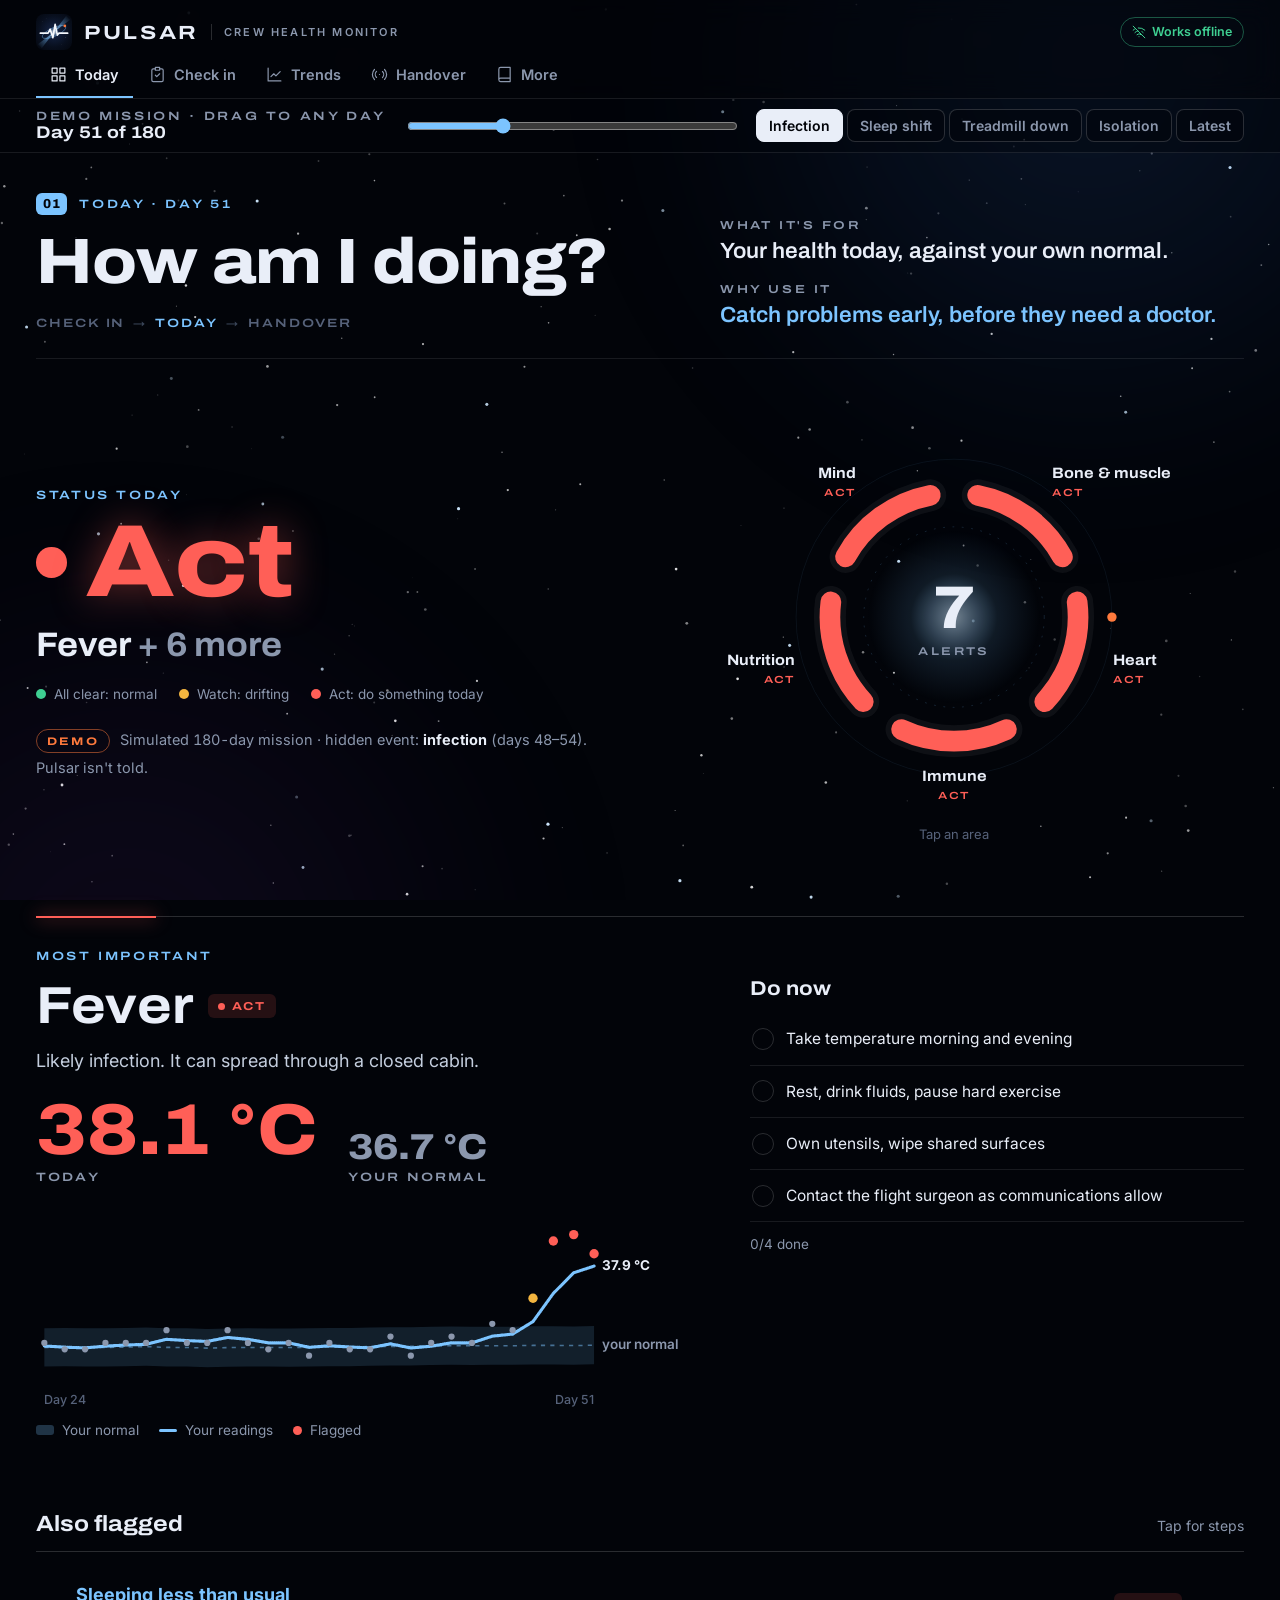
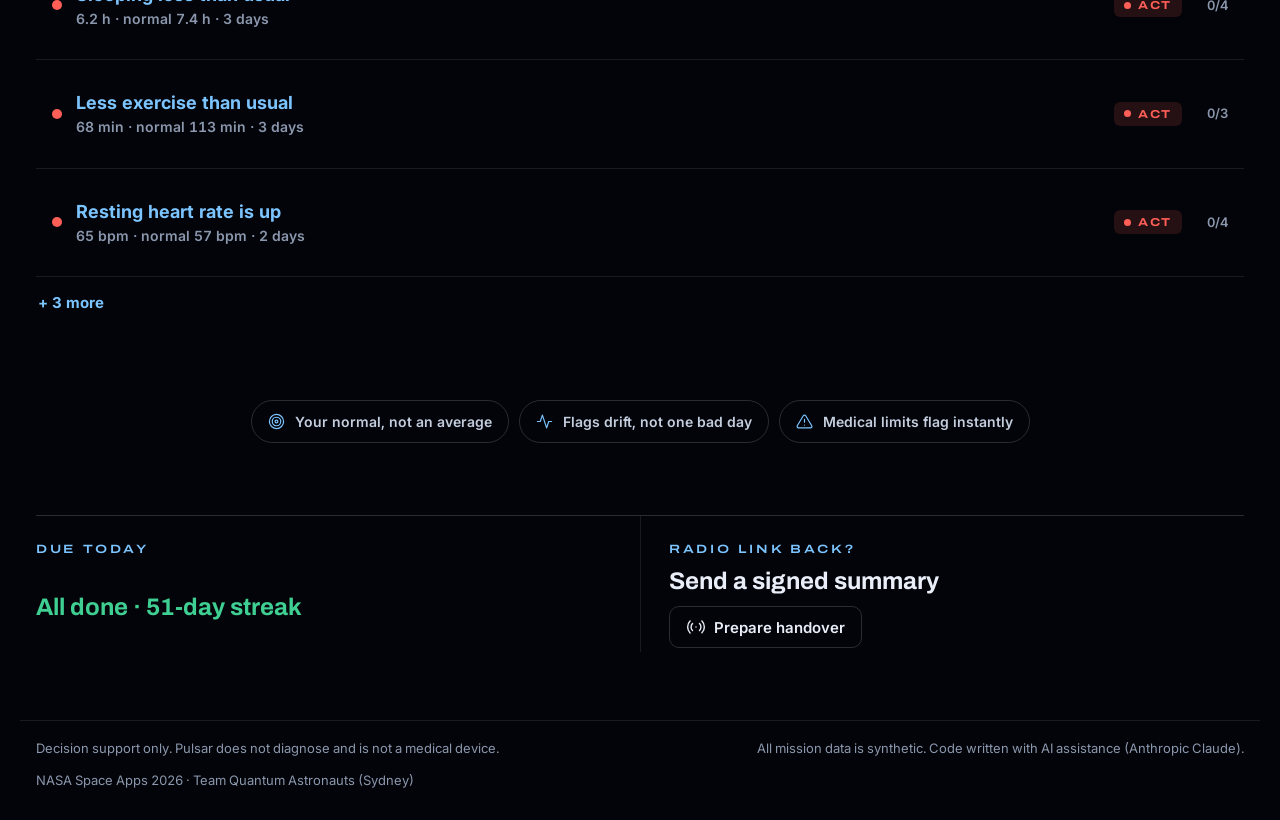
==== commit 6e87d47e: "App: tab headers explain each tab, health orbit, starfield, fewer boxes, focused animations" ====
--- a/app/index.html
+++ b/app/index.html
@@ -40,7 +40,14 @@
 body { background: var(--void); color: var(--ink); font: 400 16px/1.5 var(--body); margin: 0; font-variant-numeric: tabular-nums; -webkit-font-smoothing: antialiased; position: relative; overflow-x: hidden; }
 body::before { content: ""; position: fixed; inset: 0 0 auto; height: env(safe-area-inset-top, 0px); z-index: 10; background: var(--void); }
 /* the photograph */
-.sky { position: absolute; inset: 0 0 auto; height: 760px; z-index: 0; overflow: hidden; pointer-events: none; }
+#stars { position: fixed; inset: 0; width: 100%; height: 100%; z-index: 0; pointer-events: none; }
+.aurora { position: fixed; inset: 0; z-index: 0; pointer-events: none; overflow: hidden; }
+.aurora i { position: absolute; width: 70vmax; height: 70vmax; border-radius: 50%; filter: blur(90px); opacity: .22; }
+.aurora i:first-child { background: radial-gradient(closest-side, #2a5aa8, transparent); top: -30vmax; right: -20vmax; animation: aur1 38s ease-in-out infinite alternate; }
+.aurora i:last-child { background: radial-gradient(closest-side, #5b2a8a, transparent); bottom: -40vmax; left: -25vmax; opacity: .16; animation: aur2 46s ease-in-out infinite alternate; }
+@keyframes aur1 { to { transform: translate(-18vmax, 14vmax) scale(1.15); } }
+@keyframes aur2 { to { transform: translate(16vmax, -12vmax) scale(1.1); } }
+.sky { display: none; }
 .sky::before { content: ""; position: absolute; inset: -4%; background: var(--sky) center 62% / cover no-repeat; opacity: .92; transform-origin: 30% 70%; }
 .sky::after { content: ""; position: absolute; inset: 0; background: linear-gradient(180deg, rgba(2, 4, 9, .45) 0%, rgba(2, 4, 9, .05) 30%, rgba(2, 4, 9, .25) 62%, var(--void) 100%), linear-gradient(90deg, rgba(2, 4, 9, .5) 0%, transparent 55%); }
 body.city { --sky: url("[data-uri]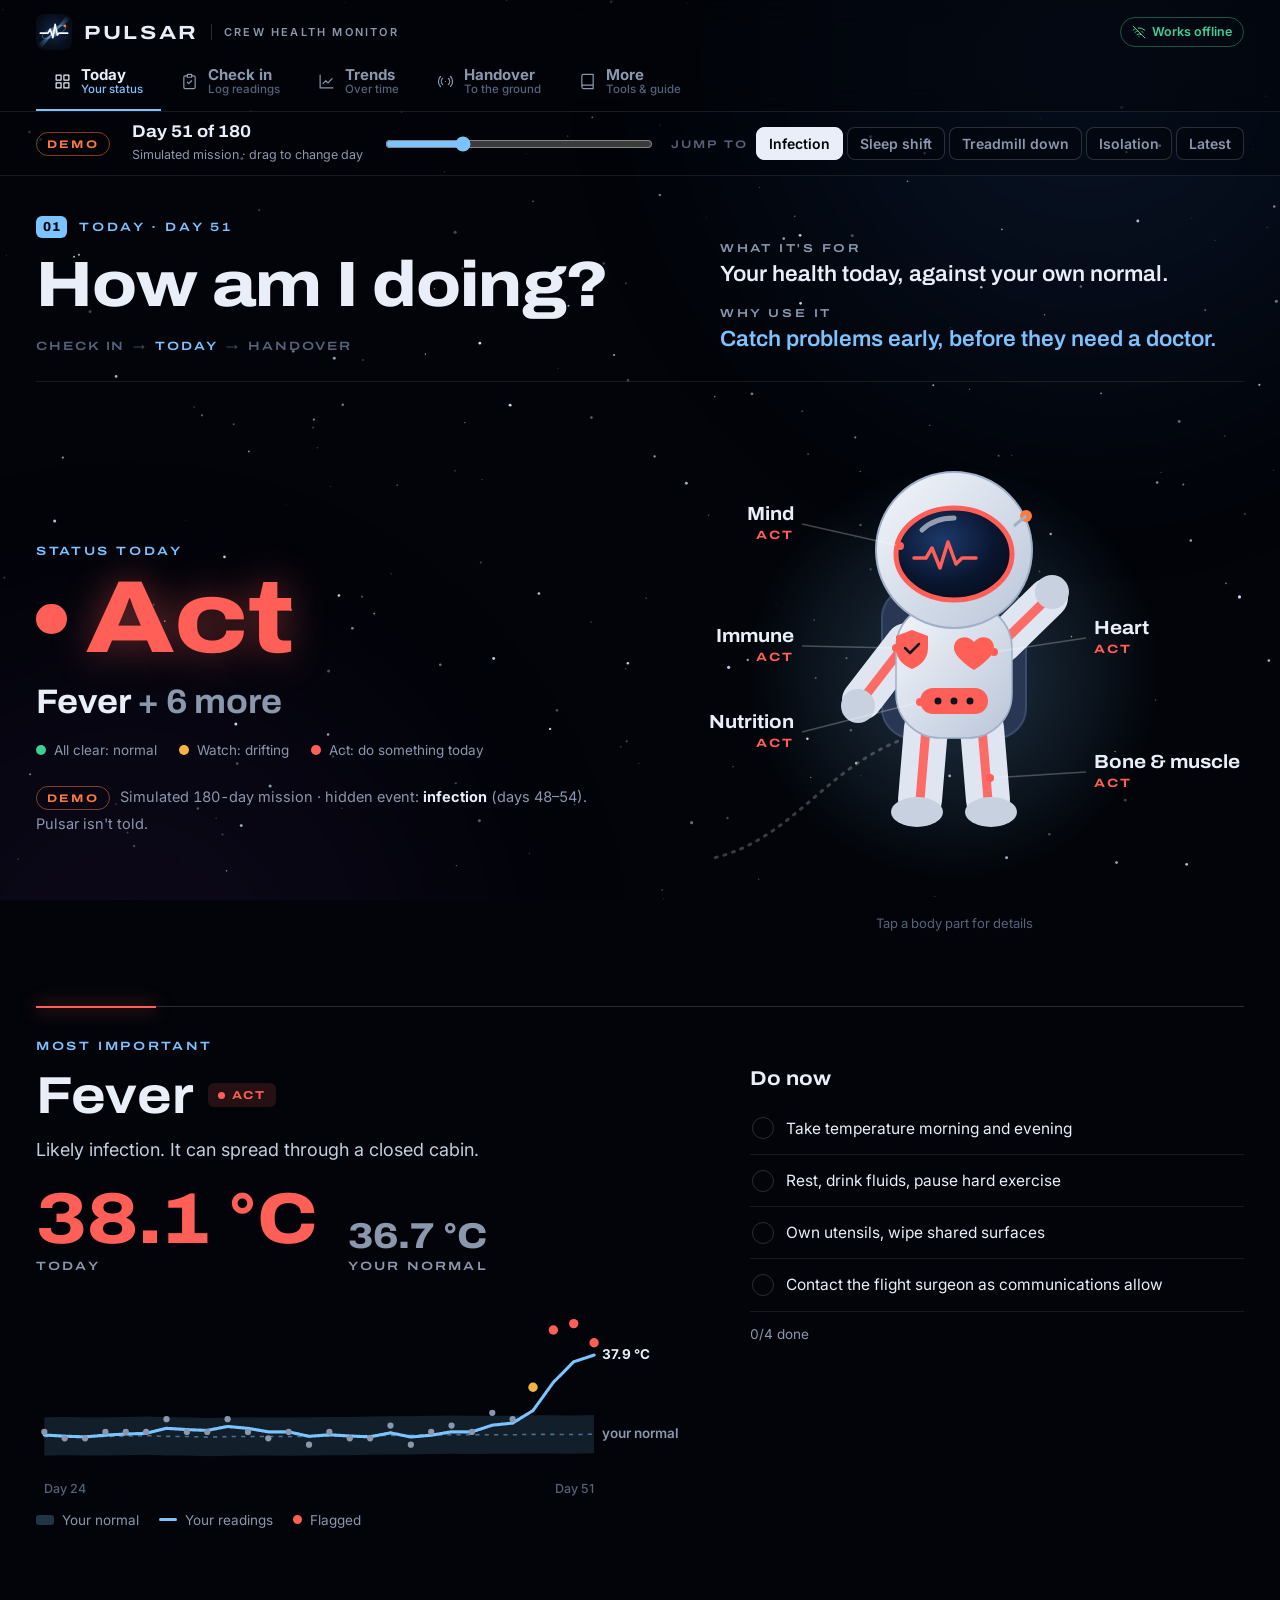
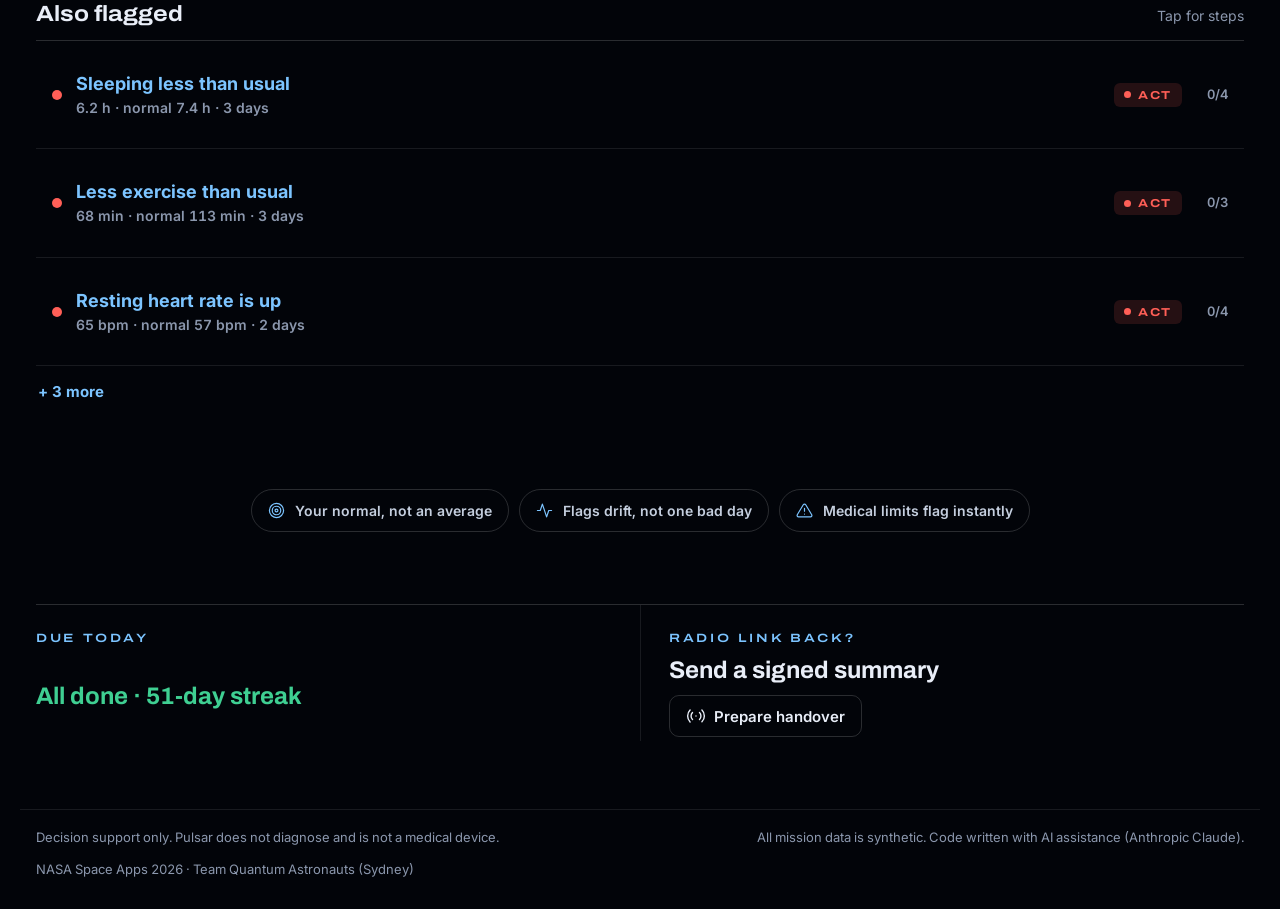
==== commit e48d189b: "App: health astronaut, clearer tab bar and demo strip, simpler Check in and Trends" ====
--- a/app/index.html
+++ b/app/index.html
@@ -530,6 +530,91 @@
   -webkit-backdrop-filter: blur(10px); backdrop-filter: blur(10px); box-shadow: 0 24px 60px rgba(0, 0, 0, .35); }
 .thero { margin-bottom: 32px; }
 .today > .block .card { box-shadow: none; }
+
+/* ---------- health astronaut ---------- */
+.astro { width: 100%; max-width: 560px; height: auto; overflow: visible; }
+.astro .bob { animation: bob 6s ease-in-out infinite; transform-origin: 280px 240px; }
+@keyframes bob { 50% { transform: translateY(-8px) rotate(-1.2deg); } }
+.astro .tether { fill: none; stroke: rgba(255, 255, 255, .22); stroke-width: 3; stroke-dasharray: 2 7; stroke-linecap: round; }
+.astro .pack { fill: #2a3754; stroke: #3c4b6b; stroke-width: 2; }
+.astro .suit-s { fill: none; stroke: url(#as-suit); stroke: #dfe6f2; stroke-width: 40; stroke-linecap: round; }
+.astro .suit-s.leg { stroke-width: 44; }
+.astro .glove, .astro .boot { fill: #c7d1e0; }
+.astro .torso { stroke: #9fb0c8; stroke-width: 1.5; }
+.astro .helmet { stroke: #9fb0c8; stroke-width: 2; }
+.astro .shine { fill: none; stroke: rgba(255, 255, 255, .55); stroke-width: 5; stroke-linecap: round; }
+.astro .ant { fill: var(--signal); } .astro .ant-l { stroke: #9fb0c8; stroke-width: 3; }
+.astro .part { cursor: pointer; --c: #56627a; }
+.astro .part.lv0 { --c: var(--ok); } .astro .part.lv1 { --c: var(--watch); } .astro .part.lv2 { --c: var(--act); }
+.astro .bone-l { fill: none; stroke: var(--c); stroke-width: 9; stroke-linecap: round; opacity: .9; }
+.astro .hot-fill { fill: var(--c); }
+.astro .dotk { fill: #0b1322; }
+.astro .ico-l { fill: none; stroke: #0b1322; stroke-width: 2.5; stroke-linecap: round; stroke-linejoin: round; }
+.astro .visor { stroke: var(--c); stroke-width: 5; }
+.astro .wave { fill: none; stroke: var(--c); stroke-width: 3.5; stroke-linecap: round; stroke-linejoin: round; }
+.astro .part.lv2 .hot-fill, .astro .part.lv2 .bone-l, .astro .part.lv2 .wave, .astro .part.lv2 .visor { animation: partp 2.2s ease-in-out infinite; }
+@keyframes partp { 50% { filter: drop-shadow(0 0 10px var(--act)); opacity: .75; } }
+.astro .part:hover, .astro .part.sel { filter: drop-shadow(0 0 12px var(--c)); }
+.astro .part:focus { outline: none; }
+.astro .lbl { cursor: pointer; --c: #56627a; }
+.astro .lbl.lv0 { --c: var(--ok); } .astro .lbl.lv1 { --c: var(--watch); } .astro .lbl.lv2 { --c: var(--act); }
+.astro .lead { fill: none; stroke: rgba(255, 255, 255, .25); stroke-width: 1.5; }
+.astro .pin { fill: var(--c); }
+.astro .nm { font: 700 19px var(--display); font-stretch: 108%; fill: var(--ink); }
+.astro .st { font: 700 12px var(--display); font-stretch: 125%; letter-spacing: .16em; text-transform: uppercase; fill: var(--c); }
+@media (prefers-reduced-motion: reduce) { .astro .bob, .astro .part * { animation: none !important; } }
+
+/* ---------- header bar ---------- */
+.tabs button { align-items: center; gap: 10px; padding: 12px 18px 13px; }
+.tl2 { display: grid; text-align: left; line-height: 1.15; }
+.tl2 b { font-size: 15px; font-weight: 700; }
+.tl2 small { font-size: 11.5px; font-weight: 500; color: #56627a; }
+.tabs button[aria-selected="true"] .tl2 small { color: var(--accent); }
+@media (max-width: 560px) { .tl2 { text-align: center; } .tl2 b { font-size: 12px; font-weight: 600; } .tl2 small { display: none; } }
+.dm { display: flex; align-items: center; gap: 12px; }
+.dm .day { font: 700 17px var(--display); font-stretch: 108%; }
+.dm small { color: var(--muted); font-size: 12.5px; }
+.jumps .jl { align-self: center; font: 600 11px var(--display); font-stretch: 125%; letter-spacing: .18em; text-transform: uppercase; color: #56627a; margin-right: 4px; }
+
+/* ---------- check in ---------- */
+.ci { display: grid; gap: 0; padding-bottom: 110px; }
+.ciTop { display: flex; flex-wrap: wrap; align-items: center; gap: 14px 28px; padding-bottom: 22px; }
+.prog { display: flex; align-items: center; gap: 10px; color: var(--muted); font-size: 14.5px; }
+.prog b { color: var(--ink); font: 700 18px var(--display); }
+.prog .bar { width: 160px; height: 6px; border-radius: 3px; background: rgba(255, 255, 255, .08); overflow: hidden; }
+.prog .bar i { display: block; height: 100%; background: linear-gradient(90deg, var(--accent), var(--ok)); border-radius: 3px; transition: width .3s; }
+.linkb { margin-left: auto; display: inline-flex; align-items: center; gap: 8px; background: none; border: 0; color: var(--accent); font: 600 14px var(--body); cursor: pointer; }
+.csec { border-top: 1px solid var(--line-2); padding-block: 28px 32px; }
+.cstep { display: flex; gap: 16px; align-items: center; margin-bottom: 20px; }
+.cstep .n { width: 40px; height: 40px; border-radius: 50%; display: grid; place-items: center; flex: none; border: 1.5px solid var(--accent); color: var(--accent); font: 800 17px var(--display); }
+.cstep h2 { font: 800 clamp(22px, 2.6vw, 30px)/1.1 var(--display); font-stretch: 108%; }
+.cstep p { margin: 4px 0 0; color: var(--muted); font-size: 15px; }
+.duet { color: var(--watch); font-weight: 600; }
+.rt2 { display: flex; align-items: center; justify-content: space-between; gap: 16px; flex-wrap: wrap; }
+.rt2 .cstep { margin: 0; }
+.savebar { position: fixed; left: 0; right: 0; bottom: 0; z-index: 20; background: rgba(3, 6, 13, .88); backdrop-filter: blur(12px); -webkit-backdrop-filter: blur(12px); border-top: 1px solid var(--line-2); padding-block: 12px calc(12px + env(safe-area-inset-bottom, 0px)); }
+.savebar .wrap { display: flex; align-items: center; justify-content: space-between; gap: 16px; }
+.savebar span { color: var(--muted); font-size: 14px; }
+@media (max-width: 560px) { .savebar span { display: none; } .savebar .btn { width: 100%; justify-content: center; } }
+
+/* ---------- trends ---------- */
+.tpick { display: grid; gap: 14px; padding-bottom: 30px; }
+.tg { display: grid; grid-template-columns: 170px minmax(0, 1fr); gap: 12px; align-items: center; }
+.tgn { display: inline-flex; align-items: center; gap: 10px; font: 700 15px var(--display); font-stretch: 108%; }
+.tgn .ico { color: var(--accent); width: 18px; height: 18px; }
+.tgb { display: flex; flex-wrap: wrap; gap: 8px; }
+.tgb button { display: inline-flex; align-items: center; gap: 8px; padding: 8px 14px; border-radius: 999px; border: 1px solid var(--line-2); background: none; color: #c4cede; font: 600 14px var(--body); cursor: pointer; }
+.tgb button[aria-pressed="true"] { background: var(--ink); color: var(--void); border-color: var(--ink); }
+.lvd { width: 8px; height: 8px; border-radius: 50%; background: #56627a; } .lvd.lv0 { background: var(--ok); } .lvd.lv1 { background: var(--watch); } .lvd.lv2 { background: var(--act); }
+@media (max-width: 700px) { .tg { grid-template-columns: 1fr; gap: 8px; } }
+.tsel { border-top: 1px solid var(--line-2); padding-top: 30px; position: relative; }
+.tsel::before { content: ""; position: absolute; left: 0; top: -1px; width: 120px; height: 2px; background: var(--st-mark, var(--accent)); box-shadow: 0 0 18px var(--st-mark, var(--accent)); }
+.tsel.lv1 { --st-mark: var(--watch); } .tsel.lv2 { --st-mark: var(--act); } .tsel.lv0 { --st-mark: var(--ok); }
+.tsh { display: flex; justify-content: space-between; align-items: flex-start; gap: 16px; }
+.tsh h2 { font: 800 clamp(30px, 4vw, 48px)/1.05 var(--display); font-stretch: 108%; }
+.tsel .lvkey span i { width: 14px; height: 10px; border-radius: 3px; }
+.ci .fields { grid-template-columns: repeat(auto-fit, minmax(min(100%, 290px), 1fr)); gap: 22px 28px; }
+@media (max-width: 560px) { .tabs button { padding: 10px 2px 11px; gap: 4px; } .tl2 b { white-space: nowrap; } }
 </style>
 
 <canvas id="stars" aria-hidden="true"></canvas><div class="aurora" aria-hidden="true"><i></i><i></i></div>
@@ -1166,9 +1251,9 @@
   transit: { short: 'Mars transit', label: 'Cruise to Mars', g: 'Microgravity', delay: '3 to 22 min one way', contact: 'Store and forward', note: 'No live conversation. The crew must judge and act first, then send the signed handover.' },
   mars: { short: 'Mars', label: 'Mars surface base', g: '0.38 g', delay: '3 to 22 min one way', contact: 'About 2 weeks of blackout at solar conjunction', note: 'Partial gravity slows bone loss but does not stop it. Pulsar works fully offline through blackouts.' },
 };
-const TABS = [['status', 'grid', 'Today'], ['checkin', 'clip', 'Check in'], ['trends', 'chart', 'Trends'], ['handover', 'radio', 'Handover'], ['more', 'book', 'More']];
+const TABS = [['status', 'grid', 'Today', 'Your status'], ['checkin', 'clip', 'Check in', 'Log readings'], ['trends', 'chart', 'Trends', 'Over time'], ['handover', 'radio', 'Handover', 'To the ground'], ['more', 'book', 'More', 'Tools & guide']];
 const MORE = ['more', 'pvt', 'guide', 'validation', 'security'];
-$('tabs').innerHTML = TABS.map(([v, i, l]) => `<button data-view="${v}" role="tab">${ico(i)}${l}</button>`).join('');
+$('tabs').innerHTML = TABS.map(([v, i, l, h]) => `<button data-view="${v}" role="tab">${ico(i)}<span class="tl2"><b>${l}</b><small>${h}</small></span></button>`).join('');
 $('offlineTag').innerHTML = ico('wifiOff') + 'Works offline';
 $('lockIcon').innerHTML = ico('lock');
 
@@ -1352,9 +1437,9 @@
 function demoStrip() {
   const e = S.entries[S.cur], last = S.entries[S.entries.length - 1];
   const jumps = S.events.map(ev => `<button data-jump="${ev.start + 3}" aria-pressed="${e.day >= ev.start && e.day <= ev.end + 3}">${esc(ev.short)}</button>`).join('');
-  return `<div class="strip"><div class="wrap"><div><div class="eyebrow">Demo mission · drag to any day</div><div class="day" id="mdNow">Day ${e.day} of ${last.day}</div></div>
+  return `<div class="strip"><div class="wrap"><div class="dm"><span class="tagd">Demo</span><div><div class="day" id="mdNow">Day ${e.day} of ${last.day}</div><small>Simulated mission · drag to change day</small></div></div>
     <input type="range" id="dayRange" min="0" max="${S.entries.length - 1}" value="${S.cur}" aria-label="Mission day">
-    <div class="seg jumps">${jumps}<button data-jump="latest">Latest</button></div></div></div>`;
+    <div class="seg jumps"><span class="jl">Jump to</span>${jumps}<button data-jump="latest">Latest</button></div></div></div>`;
 }
 const SPARK = { bone: 'exercise', cardio: 'hr', immune: 'temp', nutrition: 'intake', behavioral: 'sleep' };
 const areaCls = (row, cov, a) => row.lv[a] ? row.lv[a] : cov[a].state === 'ok' ? 0 : 'x';
@@ -1453,28 +1538,40 @@
     <dl class="tr"><div><dt>What it's for</dt><dd>${esc(what)}</dd></div><div><dt>Why use it</dt><dd>${esc(why)}</dd></div>${aside ? `<div class="ta">${aside}</div>` : ''}</dl></section>`;
 }
 
-// ---------- health orbit: the five areas as arcs around a core ----------
-const ORBIT_NAME = { bone: 'Bone & muscle', cardio: 'Heart', immune: 'Immune', nutrition: 'Nutrition', behavioral: 'Mind' };
-function healthOrbit(row, cov, n) {
-  const R = 132, pol = (a, r) => [Math.cos(a * Math.PI / 180) * r, Math.sin(a * Math.PI / 180) * r];
-  const seg = C.AREA_KEYS.map((a, k) => {
-    const a0 = -90 + k * 72 + 11, a1 = a0 + 50, [x0, y0] = pol(a0, R), [x1, y1] = pol(a1, R), mid = (a0 + a1) / 2;
-    const [lx, ly] = pol(mid, R + 46), cls = areaCls(row, cov, a);
-    const anchor = Math.abs(lx) < 30 ? 'middle' : lx > 0 ? 'start' : 'end';
-    const st = row.lv[a] ? LV[row.lv[a]] : cov[a].state === 'missing' ? 'No data' : cov[a].state === 'learning' ? 'Learning' : LV[0];
-    return `<g class="seg lv${cls}${S.area === a ? ' sel' : ''}" data-area="${a}" tabindex="0" role="button" aria-label="${esc(AREA[a].name)}: ${st}. Show details">
-      <path class="arc-bg" d="M${x0.toFixed(1)} ${y0.toFixed(1)}A${R} ${R} 0 0 1 ${x1.toFixed(1)} ${y1.toFixed(1)}"/>
-      <path class="arc" d="M${x0.toFixed(1)} ${y0.toFixed(1)}A${R} ${R} 0 0 1 ${x1.toFixed(1)} ${y1.toFixed(1)}"/>
-      <text x="${lx.toFixed(1)}" y="${(ly - 4).toFixed(1)}" text-anchor="${anchor}" class="nm">${ORBIT_NAME[a]}</text>
-      <text x="${lx.toFixed(1)}" y="${(ly + 15).toFixed(1)}" text-anchor="${anchor}" class="st">${st}</text></g>`;
-  }).join('');
-  return `<svg class="orbit" viewBox="-250 -215 500 430" role="group" aria-label="Your five health areas">
-    <defs><radialGradient id="orb-core"><stop offset="0" stop-color="#cfe9ff" stop-opacity=".55"/><stop offset=".5" stop-color="#7cc4ff" stop-opacity=".12"/><stop offset="1" stop-color="#7cc4ff" stop-opacity="0"/></radialGradient></defs>
-    <circle class="ring1" r="96"/><circle class="ring2" r="168"/>
-    <circle class="core" r="92" fill="url(#orb-core)"/>
-    <g class="sat"><circle r="5" cx="168" cy="0"/></g>
-    ${seg}
-    <text class="cn" y="12" text-anchor="middle">${n}</text><text class="cl" y="40" text-anchor="middle">${n === 1 ? 'alert' : 'alerts'}</text>
+// ---------- health astronaut: each body part lights up for its health area ----------
+const PART_NAME = { behavioral: 'Mind', immune: 'Immune', nutrition: 'Nutrition', cardio: 'Heart', bone: 'Bone & muscle' };
+function healthAstronaut(row, cov) {
+  const cls = a => areaCls(row, cov, a), st = a => row.lv[a] ? LV[row.lv[a]] : cov[a].state === 'missing' ? 'No data' : cov[a].state === 'learning' ? 'Learning' : LV[0];
+  const g = (a, inner) => `<g class="part lv${cls(a)}${S.area === a ? ' sel' : ''}" data-area="${a}" tabindex="0" role="button" aria-label="${esc(AREA[a].name)}: ${st(a)}. Show details">${inner}</g>`;
+  // label: text block at (x, y), leader line to the body part at (px, py)
+  const lab = (a, x, y, px, py, side) => `<g class="lbl lv${cls(a)}" data-area="${a}"><path class="lead" d="M${px} ${py} L${side === 'l' ? x + 8 : x - 8} ${y - 6}"/><circle class="pin" cx="${px}" cy="${py}" r="4"/>
+    <text x="${x}" y="${y - 10}" text-anchor="${side === 'l' ? 'end' : 'start'}" class="nm">${PART_NAME[a]}</text><text x="${x}" y="${y + 9}" text-anchor="${side === 'l' ? 'end' : 'start'}" class="st">${st(a)}</text></g>`;
+  return `<svg class="astro" viewBox="0 0 560 470" role="group" aria-label="Astronaut showing your five health areas">
+    <defs>
+      <radialGradient id="as-visor" cx="40%" cy="35%" r="75%"><stop offset="0" stop-color="#1c3a6b"/><stop offset=".6" stop-color="#0a1630"/><stop offset="1" stop-color="#050b19"/></radialGradient>
+      <linearGradient id="as-suit" x1="0" y1="0" x2="1" y2="1"><stop offset="0" stop-color="#f4f7fc"/><stop offset="1" stop-color="#b9c5d8"/></linearGradient>
+      <radialGradient id="as-glow"><stop offset="0" stop-color="#7cc4ff" stop-opacity=".25"/><stop offset="1" stop-color="#7cc4ff" stop-opacity="0"/></radialGradient>
+    </defs>
+    <circle cx="280" cy="235" r="210" fill="url(#as-glow)"/>
+    <g class="bob">
+      <path class="tether" d="M232 300 C150 330 120 400 40 420"/>
+      <rect x="208" y="150" width="144" height="150" rx="30" class="pack"/>
+      ${g('bone', `<g class="limbs"><path class="suit-s" d="M232 205 L188 262"/><path class="suit-s" d="M328 205 L374 160"/><path class="suit-s leg" d="M252 290 L246 362"/><path class="suit-s leg" d="M308 290 L314 362"/>
+        <path class="bone-l" d="M232 205 L188 262M328 205 L374 160M252 290 L246 362M308 290 L314 362"/>
+        <circle cx="184" cy="268" r="17" class="glove"/><circle cx="378" cy="154" r="17" class="glove"/><ellipse cx="243" cy="374" rx="26" ry="15" class="boot"/><ellipse cx="317" cy="374" rx="26" ry="15" class="boot"/></g>`)}
+      <rect x="222" y="166" width="116" height="134" rx="44" fill="url(#as-suit)" class="torso"/>
+      ${g('nutrition', `<rect x="246" y="250" width="68" height="26" rx="13" class="hot-fill"/><circle cx="264" cy="263" r="3.5" class="dotk"/><circle cx="280" cy="263" r="3.5" class="dotk"/><circle cx="296" cy="263" r="3.5" class="dotk"/>`)}
+      ${g('cardio', `<path class="hot-fill" d="M300 204c-6-8-20-6-20 6 0 10 20 22 20 22s20-12 20-22c0-12-14-14-20-6z"/>`)}
+      ${g('immune', `<path class="hot-fill" d="M222 198l16-6 16 6v12c0 12-9 18-16 21-7-3-16-9-16-21z"/><path class="ico-l" d="M231 210l5 5 9-9"/>`)}
+      <circle cx="280" cy="112" r="78" fill="url(#as-suit)" class="helmet"/>
+      ${g('behavioral', `<ellipse cx="280" cy="116" rx="58" ry="46" fill="url(#as-visor)" class="visor"/><path class="wave" d="M240 120h12l6-10 8 20 8-26 8 22 6-6h14"/><path class="shine" d="M248 92c8-8 20-12 32-12"/>`)}
+      <circle cx="352" cy="78" r="6" class="ant"/><path d="M340 88 L352 78" class="ant-l"/>
+    </g>
+    ${lab('behavioral', 120, 92, 226, 108, 'l')}
+    ${lab('immune', 120, 214, 222, 210, 'l')}
+    ${lab('nutrition', 120, 300, 246, 264, 'l')}
+    ${lab('cardio', 420, 206, 320, 214, 'r')}
+    ${lab('bone', 420, 340, 316, 340, 'r')}
   </svg>`;
 }
 
@@ -1564,7 +1661,7 @@
       <div class="vw"><span class="dot"></span>${esc(word)}</div><p class="vsay">${say}</p>
       <div class="lvkey"><span class="lv0"><i></i>All clear: normal</span><span class="lv1"><i></i>Watch: drifting</span><span class="lv2"><i></i>Act: do something today</span></div>
       ${demoContext()}</div>
-    <div class="orbwrap">${healthOrbit(row, cov, n)}<p class="hint">Tap an area</p></div></section>`;
+    <div class="orbwrap">${healthAstronaut(row, cov)}<p class="hint">Tap a body part for details</p></div></section>`;
   const intro = '';
 
   // 3. The most important thing: the number, the chart, the steps
@@ -1629,46 +1726,50 @@
   return `<div class="field"><div class="labrow"><span class="lab">${ico(icon)}${title}</span>${sameBtn(id, '')}</div><div class="scale" style="--n:${n}">${b}</div><div class="ends"><span>${lo}</span><span>${hi}</span></div></div>`;
 }
 const AREDTXT = v => v == null ? 'Not logged · tap to set' : v ? 'Completed today' : 'Not completed';
+const CHECK_KEYS = ['sleep', 'hr', 'temp', 'bpsys', 'bpdia', 'exercise', 'ared', 'intake', 'weight', 'glucose', 'mood', 'stress', 'social', 'symptoms'];
+const logged = () => CHECK_KEYS.filter(k => S.draft && S.draft[k] != null && S.draft[k] !== '').length;
+function updateProg() {
+  const el = $('ciProg'); if (!el) return;
+  const n = logged(); el.querySelector('b').textContent = `${n} of ${CHECK_KEYS.length}`; el.querySelector('i').style.width = `${n / CHECK_KEYS.length * 100}%`;
+}
 function viewCheckin() {
   const last = S.entries[S.entries.length - 1] || {};
   if (!S.draft) S.draft = { day: (last.day || 0) + 1, sleep: null, exercise: null, ared: null, hr: null, weight: null, temp: null, bpsys: null, bpdia: null, glucose: null, intake: null,
     mood: null, stress: null, social: null, symptoms: null, pvt: null, lapses: null, note: '' };
-  const d = S.draft, R = C.routine(AN, S.entries.length - 1, d.day), due = id => { const t = R.tasks.find(x => x.id === id); return t.state === 'due' || t.state === 'overdue' ? 'due today' : `next due day ${t.next}`; };
+  const d = S.draft, R = C.routine(AN, S.entries.length - 1, d.day), due = id => { const t = R.tasks.find(x => x.id === id); return t.state === 'due' || t.state === 'overdue' ? '<span class="duet">due today</span>' : 'optional today'; };
+  const step = (n, title, why) => `<div class="cstep"><span class="n">${n}</span><div><h2>${title}</h2><p>${why}</p></div></div>`;
   return tabHero('checkin') +
-    `<form id="checkinForm" class="layout"><div class="card">
-      <div class="num-h"><span class="n">01</span><h2>Body</h2><button type="button" class="same" data-guide="g-ind">How to measure</button></div>
+    `<form id="checkinForm" class="ci">
+      <div class="ciTop"><span class="eyebrow">Logging day ${d.day}</span><div class="prog" id="ciProg"><b>${logged()} of ${CHECK_KEYS.length}</b> logged<span class="bar"><i style="width:${logged() / CHECK_KEYS.length * 100}%"></i></span></div>
+        <button type="button" class="linkb" data-guide="g-ind">${ico('book')}How to measure</button></div>
+      <section class="csec">${step('1', 'Body', 'Vital signs, first thing in the morning')}
       <div class="fields">
         ${stepper('sleep', 'moon', 'Sleep last night', '', 'h', 0.5, 0, 14)}
-        ${stepper('hr', 'activity', 'Resting heart rate', 'on waking', 'bpm', 1, 30, 200)}
-        ${stepper('temp', 'thermo', 'Temperature', 'on waking', '°C', 0.1, 34, 42)}
-        ${stepper('bpsys', 'heart', 'Blood pressure, systolic', due('bp'), 'mmHg', 1, 60, 240)}
-        ${stepper('bpdia', 'heart', 'Blood pressure, diastolic', 'seated', 'mmHg', 1, 30, 150)}
-        ${stepper('exercise', 'run', 'Exercise today', 'all devices', 'min', 10, 0, 400)}
+        ${stepper('hr', 'activity', 'Resting heart rate', '', 'bpm', 1, 30, 200)}
+        ${stepper('temp', 'thermo', 'Temperature', '', '°C', 0.1, 34, 42)}
+        ${stepper('bpsys', 'heart', 'Blood pressure (top)', due('bp'), 'mmHg', 1, 60, 240)}
+        ${stepper('bpdia', 'heart', 'Blood pressure (bottom)', '', 'mmHg', 1, 30, 150)}
+        ${stepper('exercise', 'run', 'Exercise', '', 'min', 10, 0, 400)}
         <div class="field"><span class="lab">${ico('dumbbell')}Resistance session</span><button type="button" class="switch" id="aredBtn" aria-pressed="${d.ared === true}"><span id="aredTxt">${AREDTXT(d.ared)}</span><span class="knob"></span></button></div>
-      </div>
-      <hr class="divider"><div class="num-h"><span class="n">02</span><h2>Nutrition</h2></div>
+      </div></section>
+      <section class="csec">${step('2', 'Food', 'What you ate, plus weekly weight and blood sugar')}
       <div class="fields">
         ${stepper('intake', 'utensils', 'Food eaten', 'of planned menu', '%', 5, 0, 100)}
-        ${stepper('weight', 'scale', 'Body mass', 'SLAMMD · ' + due('weight'), 'kg', 0.1, 30, 200)}
-        ${stepper('glucose', 'drop', 'Blood glucose', 'fasting · ' + due('glucose'), 'mg/dL', 1, 30, 400)}
-      </div>
-      <hr class="divider"><div class="num-h"><span class="n">03</span><h2>Mind</h2></div>
+        ${stepper('weight', 'scale', 'Body mass', due('weight'), 'kg', 0.1, 30, 200)}
+        ${stepper('glucose', 'drop', 'Blood sugar', due('glucose'), 'mg/dL', 1, 30, 400)}
+      </div></section>
+      <section class="csec">${step('3', 'Mind', 'How you feel, from 1 to 10')}
       <div class="fields">
         ${scale('mood', 'smile', 'Mood', 10, 'Very low', 'Excellent')}
         ${scale('stress', 'gauge', 'Stress', 10, 'Calm', 'Overloaded')}
         ${scale('social', 'users', 'Social contact', 5, 'Isolated', 'Well connected')}
-      </div>
-      <hr class="divider"><div class="num-h"><span class="n">04</span><h2>Symptoms</h2><span class="muted" style="font-size:14px">Select any you have today</span></div>
-      <div class="chips"><button type="button" data-sym="none" aria-pressed="${!!d.symptoms && !d.symptoms.length}">None today</button>${C.SYMPTOMS.map(s => `<button type="button" data-sym="${esc(s)}" aria-pressed="${!!d.symptoms && d.symptoms.includes(s)}">${esc(s[0].toUpperCase() + s.slice(1))}</button>`).join('')}</div>
-      <hr class="divider"><div class="num-h"><span class="n">05</span><h2>Note for Mission Control</h2></div>
-      <input type="text" id="note" maxlength="160" value="${esc(d.note || '')}" placeholder="Optional, e.g. treadmill down, sleep shifted for spacewalk prep">
-    </div>
-    <aside class="stack sticky">
-      <section class="card"><div class="eyebrow">Reaction test</div><h3 style="font-size:18px;margin:6px 0 4px">${d.pvt ? `${d.pvt} ms median` : 'Not run today'}</h3><p class="muted" style="margin-bottom:14px">Recommended every third day.</p>
-        <button class="btn block" type="button" data-go="pvt">${ico('zap')}Run reaction test</button></section>
-      <section class="card"><div class="eyebrow">Saving</div><p style="margin:6px 0 14px">The drift detector reruns as soon as you save.</p>
-        <button class="btn primary lg block" type="submit">${ico('check')}Save day ${d.day}</button></section>
-    </aside></form>`;
+      </div></section>
+      <section class="csec">${step('4', 'Symptoms', 'Tap any you have, or None')}
+      <div class="chips"><button type="button" data-sym="none" aria-pressed="${!!d.symptoms && !d.symptoms.length}">None today</button>${C.SYMPTOMS.map(sy => `<button type="button" data-sym="${esc(sy)}" aria-pressed="${!!d.symptoms && d.symptoms.includes(sy)}">${esc(sy)}</button>`).join('')}</div>
+      <input type="text" id="note" maxlength="160" value="${esc(d.note || '')}" placeholder="Note for Mission Control (optional)" style="margin-top:18px"></section>
+      <section class="csec rt2"><div class="cstep"><span class="n">${ico('zap')}</span><div><h2>Reaction test</h2><p>${d.pvt ? `${d.pvt} ms today` : 'Optional · 60 seconds · every third day'}</p></div></div><button class="btn" type="button" data-go="pvt">Run it</button></section>
+      <div class="savebar"><div class="wrap"><span>Pulsar re-checks everything the moment you save.</span><button class="btn primary lg" type="submit">${ico('check')}Save day ${d.day}</button></div></div>
+    </form>`;
 }
 
 const PVT = { state: 'idle', rts: [], early: 0, end: 0, t0: 0, timer: null, dur: 60, result: null };
@@ -1715,17 +1816,25 @@
 }
 setInterval(() => { const l = $('pvtLeft'); if (l) l.textContent = Math.max(0, Math.ceil((PVT.end - performance.now()) / 1000)) + ' s'; }, 250);
 
+const TREND_GROUPS = [['Mind', 'behavioral', ['sleep', 'mood', 'stress', 'social', 'pvt']], ['Heart', 'cardio', ['hr', 'bpsys', 'bpdia']], ['Immune', 'immune', ['temp']], ['Nutrition', 'nutrition', ['intake', 'weight', 'glucose']], ['Bone & muscle', 'bone', ['exercise']]];
 function viewTrends() {
-  const M = C.METRICS[S.metric], p = AN.series[S.metric][S.cur];
-  const segs = C.METRIC_KEYS.map(k => `<button data-metric="${k}" aria-pressed="${k === S.metric}">${ico(MICO[k])}${esc(C.METRICS[k].label)}</button>`).join('');
+  const k = S.metric, M = C.METRICS[k], ser = AN.series[k], p = ser[S.cur];
+  const pick = TREND_GROUPS.map(([name, area, keys]) => `<div class="tg"><span class="tgn">${ico(AREA[area].icon)}${name}</span><div class="tgb">${keys.map(m => {
+    const q = AN.series[m][S.cur], lv = q && q.mu != null ? q.level : 'x';
+    return `<button data-metric="${m}" aria-pressed="${m === k}"><i class="lvd lv${lv}"></i>${esc(C.METRICS[m].label.replace(/^Blood pressure \((\w+)\)$/, 'BP $1'))}</button>`; }).join('')}</div></div>`).join('');
+  let j = S.cur; while (j >= 0 && ser[j].v == null) j--;
+  const mu = p && p.mu != null ? p.mu : null, from = Math.max(0, S.cur - 29);
+  const out = ser.slice(from, S.cur + 1).filter(q => q.level > 0).length;
+  const word = !p || p.mu == null ? 'Learning' : LV[p.level];
   return tabHero('trends') +
-    `<div class="seg" style="margin-bottom:16px">${segs}</div>
-    <section class="panel"><div class="row" style="justify-content:space-between"><div><div class="eyebrow">Telemetry</div><h2 style="margin-top:6px">${esc(M.label)}</h2></div>
-      ${p && p.mu != null ? `<span class="badge lv${p.level}">${LV[p.level]}</span>` : ''}</div>
-      <div class="scrollx" style="margin-top:12px">${metricChart(S.metric)}</div>
-      <div class="legend"><span><i style="background:var(--trace)"></i>Smoothed reading (EWMA)</span><span><i style="background:rgba(124,196,255,.3);height:10px"></i>Personal baseline ±2 SD</span><span><i style="background:var(--watch);height:8px;width:8px;border-radius:50%"></i>Watch</span><span><i style="background:var(--act);height:8px;width:8px;border-radius:50%"></i>Act</span>
-        ${S.demo ? `<label style="cursor:pointer"><input type="checkbox" id="showEv" ${S.showEvents ? 'checked' : ''}> Show injected events</label>` : ''}</div></section>
-`;
+    `<section class="tpick"><div class="eyebrow">Pick a reading</div>${pick}</section>
+    <section class="tsel lv${p && p.mu != null ? p.level : 'x'}">
+      <div class="tsh"><div><h2>${esc(M.label)}</h2><p class="why1">${esc(WHY[k] || '')}</p></div><span class="badge">${word}</span></div>
+      <div class="stat">${j >= 0 ? `<div><b>${esc(C.fmt(k, ser[j].v))}</b><small>${S.entries[j].day === S.entries[S.cur].day ? 'today' : 'day ' + S.entries[j].day}</small></div>` : ''}${mu != null ? `<div class="vs"><b>${esc(C.fmt(k, mu))}</b><small>your normal</small></div>` : ''}<div class="vs"><b>${out}</b><small>flagged days, last 30</small></div></div>
+      <div class="scrollx" style="margin-top:22px">${metricChart(k)}</div>
+      <div class="lvkey"><span><i style="background:rgba(124,196,255,.35)"></i>Your normal</span><span><i style="background:var(--trace)"></i>Your readings</span><span class="lv1"><i></i>Watch</span><span class="lv2"><i></i>Act</span>
+        ${S.demo ? `<label style="cursor:pointer;display:inline-flex;gap:8px;align-items:center"><input type="checkbox" id="showEv" ${S.showEvents ? 'checked' : ''}> Show hidden demo events</label>` : ''}</div>
+    </section>`;
 }
 
 function viewValidation() {
@@ -1883,6 +1992,7 @@
   const f = $('checkinForm'); if (!f || !S.draft) return;
   ['sleep', 'hr', 'temp', 'bpsys', 'bpdia', 'exercise', 'intake', 'weight', 'glucose'].forEach(id => { const v = f.querySelector('#' + id).value.trim(); S.draft[id] = v === '' ? null : v; });
   S.draft.note = $('note').value;
+  updateProg();
 }
 
 document.addEventListener('click', async ev => {
@@ -1909,17 +2019,17 @@
     S.draft[ds.step] = C.round(Math.min(+ds.max, Math.max(+ds.min, cur + +ds.by)), dec);
     $(ds.step).value = S.draft[ds.step]; return;
   }
-  if (ds.scale) { readDraft(); S.draft[ds.scale] = +ds.v; t.parentElement.querySelectorAll('button').forEach(b => b.setAttribute('aria-pressed', String(b === t))); return; }
+  if (ds.scale) { readDraft(); S.draft[ds.scale] = +ds.v; t.parentElement.querySelectorAll('button').forEach(b => b.setAttribute('aria-pressed', String(b === t))); updateProg(); return; }
   if (ds.same) { readDraft(); S.draft[ds.same] = lastLogged(ds.same); return render(); }
   if (ds.sym) {
     const s = ds.sym, list = S.draft.symptoms || [];
     if (s === 'none') S.draft.symptoms = [];
     else S.draft.symptoms = list.includes(s) ? list.filter(x => x !== s) : list.concat([s]);
     t.parentElement.querySelectorAll('button').forEach(b => b.setAttribute('aria-pressed', String(b.dataset.sym === 'none' ? !S.draft.symptoms.length : S.draft.symptoms.includes(b.dataset.sym))));
-    return;
+    updateProg(); return;
   }
   switch (t.id) {
-    case 'aredBtn': S.draft.ared = S.draft.ared !== true; t.setAttribute('aria-pressed', String(S.draft.ared)); $('aredTxt').textContent = AREDTXT(S.draft.ared); return;
+    case 'aredBtn': S.draft.ared = S.draft.ared !== true; t.setAttribute('aria-pressed', String(S.draft.ared)); $('aredTxt').textContent = AREDTXT(S.draft.ared); updateProg(); return;
     case 'pvtPad': return pvtTap();
     case 'pvtAgain': PVT.state = 'idle'; return render();
     case 'pvtSave': if (!S.draft) viewCheckin(); Object.assign(S.draft, { pvt: PVT.result.median, lapses: PVT.result.lapses }); PVT.state = 'idle'; toast('Reaction result added to the check-in'); return go('checkin');
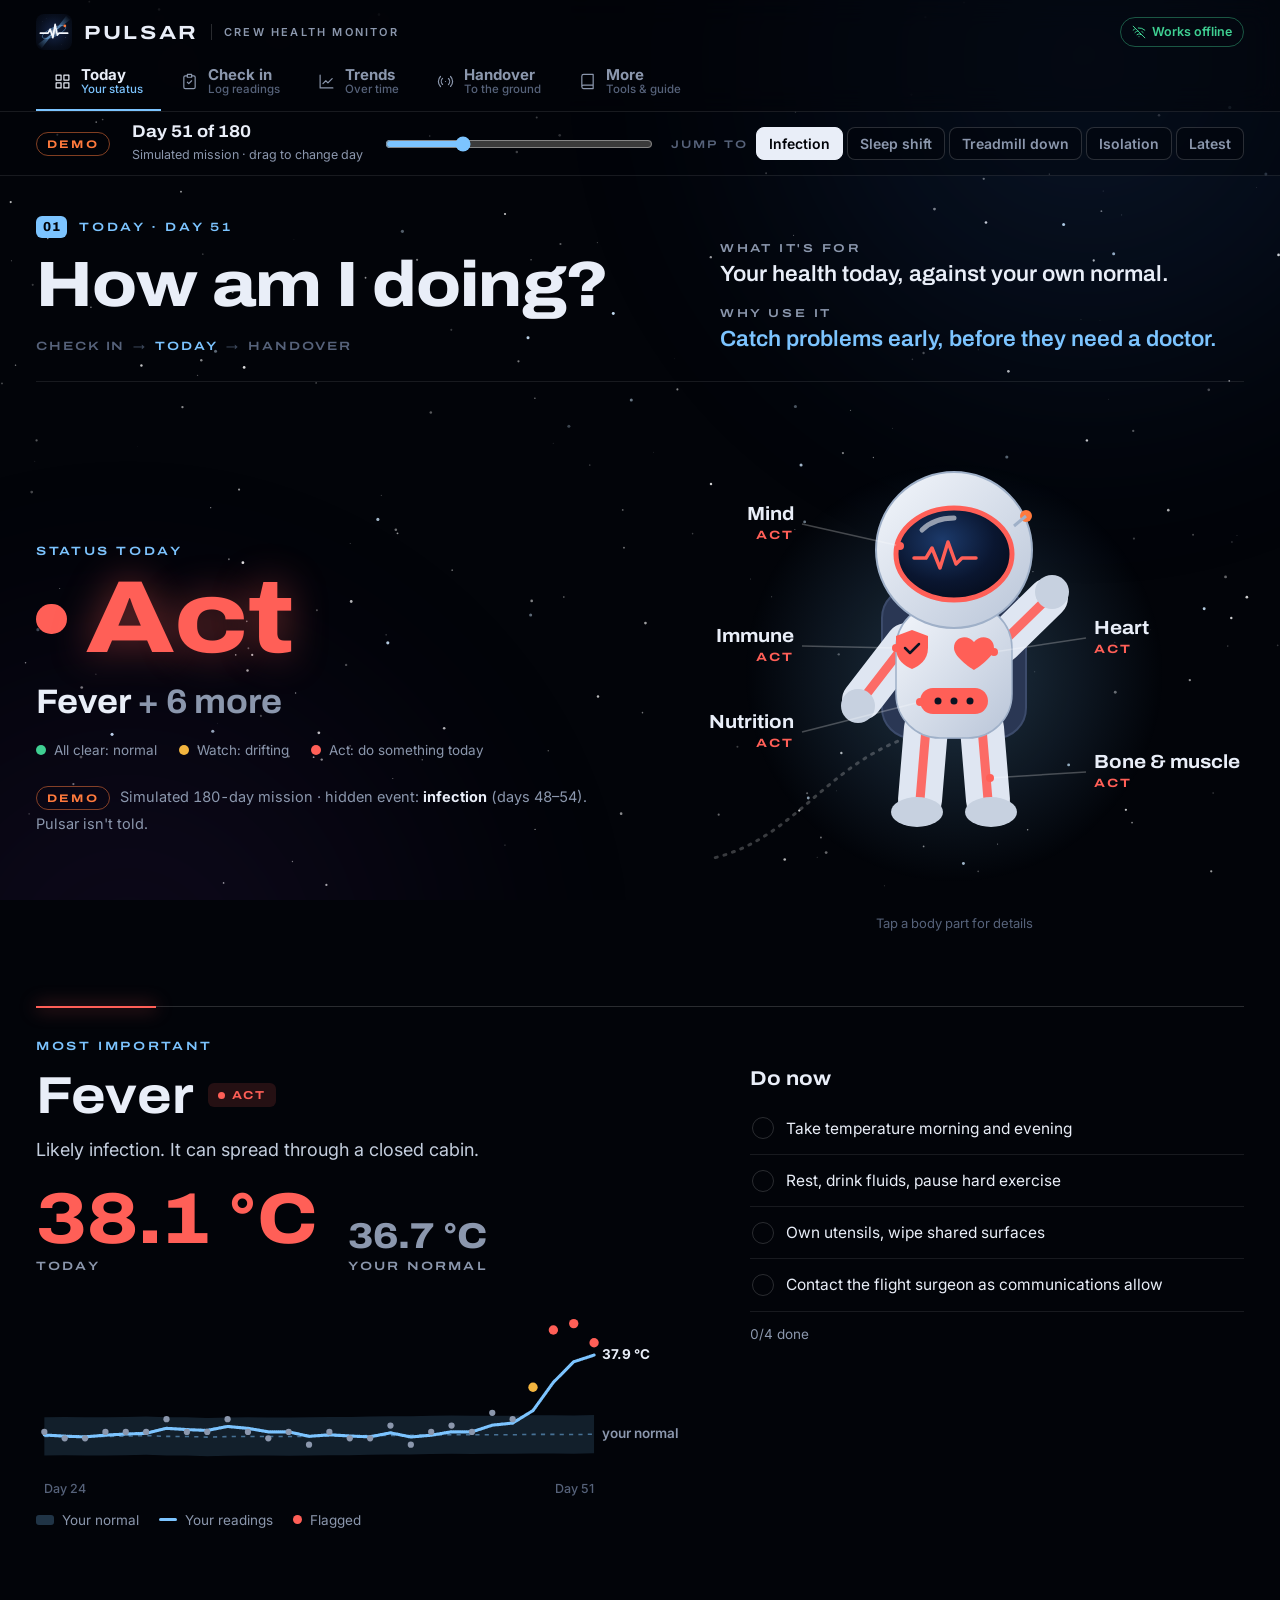
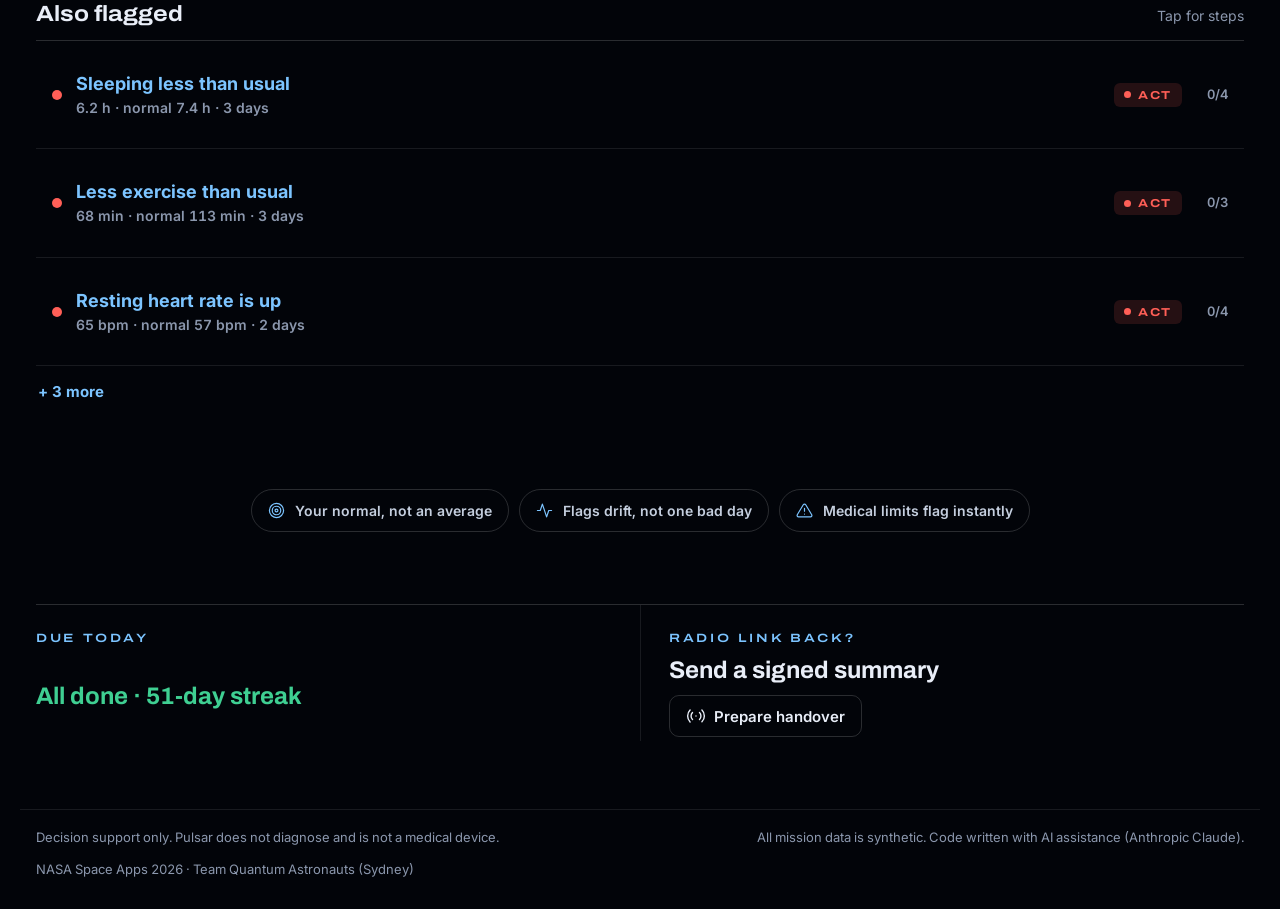
==== commit a2fe96bf: "Trends: compact reading picker; logo links to the homepage" ====
--- a/app/index.html
+++ b/app/index.html
@@ -68,7 +68,8 @@
 .top { position: sticky; top: env(safe-area-inset-top, 0px); z-index: 5; background: rgba(2, 4, 9, .62); backdrop-filter: blur(14px); -webkit-backdrop-filter: blur(14px); border-bottom: 1px solid var(--line); }
 .top .wrap { z-index: auto; }
 .bar { display: flex; align-items: center; justify-content: space-between; gap: 16px; padding-block: 14px 4px; }
-.brand { display: flex; align-items: center; gap: 12px; }
+.brand { display: flex; align-items: center; gap: 12px; color: inherit; text-decoration: none; }
+.brand:hover b { color: var(--accent); }
 .brand svg { width: 36px; height: 36px; flex: none; }
 .brand b { font: 700 19px var(--display); font-stretch: 125%; letter-spacing: .14em; text-transform: uppercase; }
 .brand span { font-size: 11px; font-weight: 600; letter-spacing: .2em; text-transform: uppercase; color: var(--muted); border-left: 1px solid var(--line-2); padding-left: 12px; }
@@ -615,15 +616,23 @@
 .tsel .lvkey span i { width: 14px; height: 10px; border-radius: 3px; }
 .ci .fields { grid-template-columns: repeat(auto-fit, minmax(min(100%, 290px), 1fr)); gap: 22px 28px; }
 @media (max-width: 560px) { .tabs button { padding: 10px 2px 11px; gap: 4px; } .tl2 b { white-space: nowrap; } }
+
+.tpick { display: flex; flex-wrap: nowrap; align-items: center; gap: 6px; overflow-x: auto; scrollbar-width: none; padding-bottom: 26px; margin-bottom: 4px; -webkit-mask-image: linear-gradient(90deg, #000 92%, transparent); mask-image: linear-gradient(90deg, #000 92%, transparent); }
+.tpick::-webkit-scrollbar { display: none; }
+.tpick button { flex: none; display: inline-flex; align-items: center; gap: 7px; padding: 7px 12px; border-radius: 999px; border: 1px solid transparent; background: none; color: var(--muted); font: 600 13.5px var(--body); cursor: pointer; white-space: nowrap; }
+.tpick button:hover { color: var(--ink); }
+.tpick button[aria-pressed="true"] { background: var(--ink); color: var(--void); }
+.tdiv { flex: none; width: 1px; height: 18px; background: var(--line-2); margin: 0 6px; }
+@media (min-width: 761px) { .tpick { flex-wrap: wrap; row-gap: 4px; overflow: visible; -webkit-mask-image: none; mask-image: none; } }
 </style>
 
 <canvas id="stars" aria-hidden="true"></canvas><div class="aurora" aria-hidden="true"><i></i><i></i></div>
 <header class="top">
   <div class="wrap bar">
-    <div class="brand">
+    <a class="brand" href="../" aria-label="Pulsar home page">
       <svg viewBox="0 0 512 512" aria-hidden="true"><defs><radialGradient id="pl-bg" cx="50%" cy="48%" r="72%"><stop offset="0" stop-color="#16264a"/><stop offset=".6" stop-color="#080f1e"/><stop offset="1" stop-color="#03060d"/></radialGradient><linearGradient id="pl-beamA" x1="256" y1="256" x2="470" y2="42" gradientUnits="userSpaceOnUse"><stop offset="0" stop-color="#9fd4ff" stop-opacity=".95"/><stop offset=".55" stop-color="#7cc4ff" stop-opacity=".35"/><stop offset="1" stop-color="#7cc4ff" stop-opacity="0"/></linearGradient><linearGradient id="pl-beamB" x1="256" y1="256" x2="42" y2="470" gradientUnits="userSpaceOnUse"><stop offset="0" stop-color="#9fd4ff" stop-opacity=".95"/><stop offset=".55" stop-color="#7cc4ff" stop-opacity=".35"/><stop offset="1" stop-color="#7cc4ff" stop-opacity="0"/></linearGradient><radialGradient id="pl-core"><stop offset="0" stop-color="#ffffff"/><stop offset=".3" stop-color="#d9eeff" stop-opacity=".9"/><stop offset="1" stop-color="#7cc4ff" stop-opacity="0"/></radialGradient><clipPath id="pl-tile"><rect width="512" height="512" rx="112"/></clipPath></defs><rect width="512" height="512" rx="112" fill="url(#pl-bg)"/><g clip-path="url(#pl-tile)"><g fill="#e9eef8"><circle cx="96" cy="112" r="3"/><circle cx="150" cy="70" r="2"/><circle cx="420" cy="330" r="2.5"/><circle cx="360" cy="440" r="2"/><circle cx="70" cy="300" r="2"/><circle cx="300" cy="80" r="1.6"/></g><path d="M256 256 L430 26 L486 82 Z" fill="url(#pl-beamA)"/><path d="M256 256 L82 486 L26 430 Z" fill="url(#pl-beamB)"/></g><ellipse cx="256" cy="256" rx="182" ry="60" transform="rotate(-24 256 256)" fill="none" stroke="#7cc4ff" stroke-opacity=".6" stroke-width="9"/><circle cx="256" cy="256" r="70" fill="url(#pl-core)" opacity=".7"/><path d="M62 272 H172 L202 216 L240 336 L272 148 L304 300 L324 272 H450" fill="none" stroke="#f4f7fc" stroke-width="24" stroke-linejoin="round" stroke-linecap="round"/><circle cx="410" cy="170" r="19" fill="#ff7a3d"/></svg>
       <b>Pulsar</b><span>Crew Health Monitor</span>
-    </div>
+    </a>
     <div class="meta"><span class="tag on" id="offlineTag"></span></div>
   </div>
   <nav class="wrap tabs" id="tabs" role="tablist" aria-label="Views"></nav>
@@ -1819,15 +1828,15 @@
 const TREND_GROUPS = [['Mind', 'behavioral', ['sleep', 'mood', 'stress', 'social', 'pvt']], ['Heart', 'cardio', ['hr', 'bpsys', 'bpdia']], ['Immune', 'immune', ['temp']], ['Nutrition', 'nutrition', ['intake', 'weight', 'glucose']], ['Bone & muscle', 'bone', ['exercise']]];
 function viewTrends() {
   const k = S.metric, M = C.METRICS[k], ser = AN.series[k], p = ser[S.cur];
-  const pick = TREND_GROUPS.map(([name, area, keys]) => `<div class="tg"><span class="tgn">${ico(AREA[area].icon)}${name}</span><div class="tgb">${keys.map(m => {
+  const pick = TREND_GROUPS.map(([name, area, keys]) => keys.map(m => {
     const q = AN.series[m][S.cur], lv = q && q.mu != null ? q.level : 'x';
-    return `<button data-metric="${m}" aria-pressed="${m === k}"><i class="lvd lv${lv}"></i>${esc(C.METRICS[m].label.replace(/^Blood pressure \((\w+)\)$/, 'BP $1'))}</button>`; }).join('')}</div></div>`).join('');
+    return `<button data-metric="${m}" aria-pressed="${m === k}" title="${name}"><i class="lvd lv${lv}"></i>${esc(C.METRICS[m].label.replace(/^Blood pressure \((\w+)\)$/, 'BP $1').replace(' (fasting)', ''))}</button>`; }).join('')).join('<span class="tdiv"></span>');
   let j = S.cur; while (j >= 0 && ser[j].v == null) j--;
   const mu = p && p.mu != null ? p.mu : null, from = Math.max(0, S.cur - 29);
   const out = ser.slice(from, S.cur + 1).filter(q => q.level > 0).length;
   const word = !p || p.mu == null ? 'Learning' : LV[p.level];
   return tabHero('trends') +
-    `<section class="tpick"><div class="eyebrow">Pick a reading</div>${pick}</section>
+    `<nav class="tpick" aria-label="Choose a reading">${pick}</nav>
     <section class="tsel lv${p && p.mu != null ? p.level : 'x'}">
       <div class="tsh"><div><h2>${esc(M.label)}</h2><p class="why1">${esc(WHY[k] || '')}</p></div><span class="badge">${word}</span></div>
       <div class="stat">${j >= 0 ? `<div><b>${esc(C.fmt(k, ser[j].v))}</b><small>${S.entries[j].day === S.entries[S.cur].day ? 'today' : 'day ' + S.entries[j].day}</small></div>` : ''}${mu != null ? `<div class="vs"><b>${esc(C.fmt(k, mu))}</b><small>your normal</small></div>` : ''}<div class="vs"><b>${out}</b><small>flagged days, last 30</small></div></div>
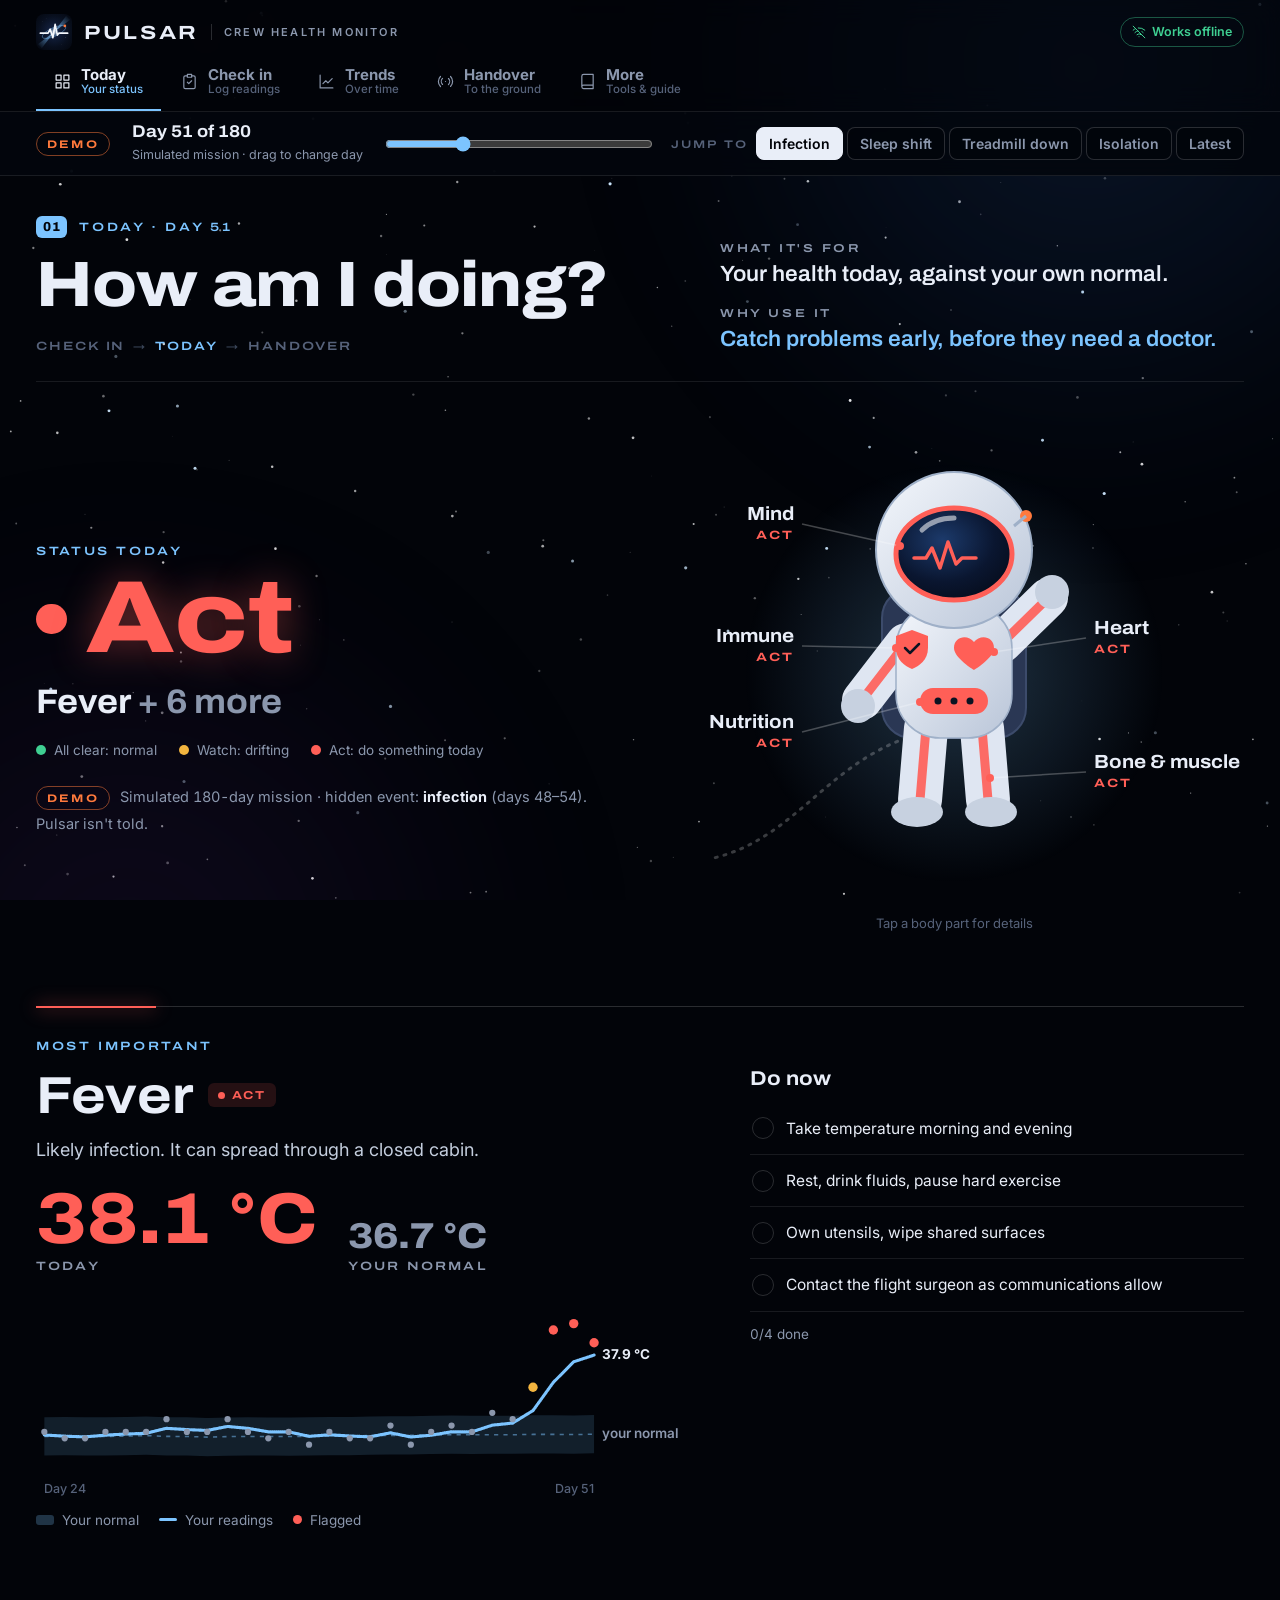
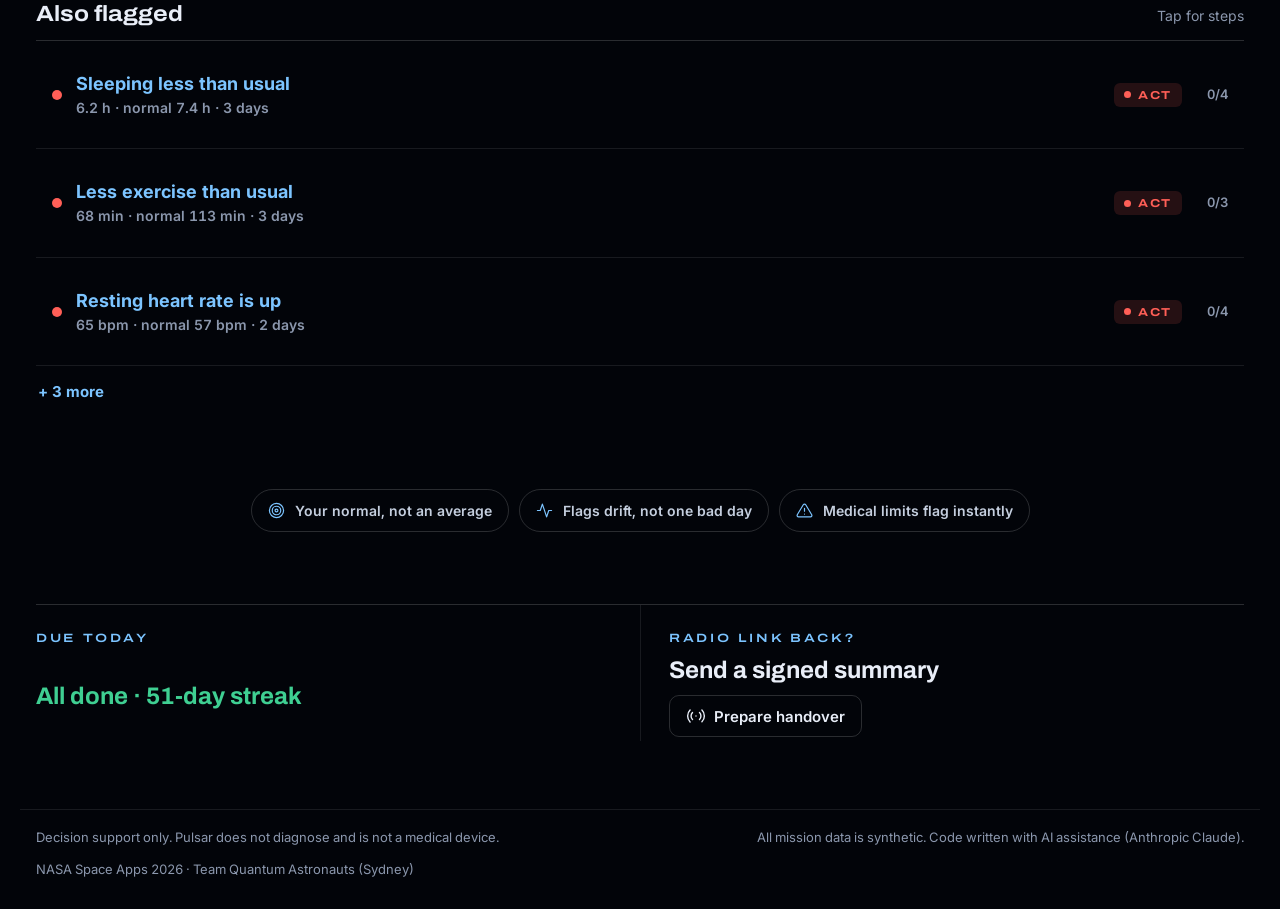
==== commit 1e3f7c17: "Trends: drag the chart to move through the mission; demo slider stays pinned" ====
--- a/app/index.html
+++ b/app/index.html
@@ -575,7 +575,7 @@
 .dm { display: flex; align-items: center; gap: 12px; }
 .dm .day { font: 700 17px var(--display); font-stretch: 108%; }
 .dm small { color: var(--muted); font-size: 12.5px; }
-.jumps .jl { align-self: center; font: 600 11px var(--display); font-stretch: 125%; letter-spacing: .18em; text-transform: uppercase; color: #56627a; margin-right: 4px; }
+.jumps .jl { white-space: nowrap; flex: none; align-self: center; font: 600 11px var(--display); font-stretch: 125%; letter-spacing: .18em; text-transform: uppercase; color: #56627a; margin-right: 4px; }
 
 /* ---------- check in ---------- */
 .ci { display: grid; gap: 0; padding-bottom: 110px; }
@@ -624,6 +624,26 @@
 .tpick button[aria-pressed="true"] { background: var(--ink); color: var(--void); }
 .tdiv { flex: none; width: 1px; height: 18px; background: var(--line-2); margin: 0 6px; }
 @media (min-width: 761px) { .tpick { flex-wrap: wrap; row-gap: 4px; overflow: visible; -webkit-mask-image: none; mask-image: none; } }
+
+/* ---------- trends scrubbing + sticky demo strip ---------- */
+#strip { position: sticky; top: var(--toph, 98px); z-index: 4; }
+.strip { background: rgba(3, 6, 13, .86); backdrop-filter: blur(12px); -webkit-backdrop-filter: blur(12px); }
+.scrub { margin-top: 22px; cursor: ew-resize; touch-action: pan-y; user-select: none; -webkit-user-select: none; }
+.scrub .chart { width: 100%; height: auto; display: block; }
+.chart .nowtag { fill: var(--ink); } .chart .nowtxt { font: 700 12px var(--body); fill: var(--void); }
+.chart .grab { fill: var(--ink); stroke: var(--void); stroke-width: 3; }
+.chart .now { stroke: var(--ink); stroke-width: 1.5; stroke-dasharray: none; opacity: .8; }
+.scrubhint { display: flex; align-items: center; gap: 8px; margin: 10px 0 0; color: var(--muted); font-size: 13.5px; }
+.scrubhint .ico { width: 16px; height: 16px; color: var(--accent); }
+.stat b { white-space: nowrap; }
+@media (max-width: 600px) {
+  .strip .jumps { flex-wrap: nowrap; overflow-x: auto; scrollbar-width: none; }
+  .strip .jumps::-webkit-scrollbar { display: none; }
+  .strip .jumps button { flex: none; }
+  .dm small { display: none; }
+  .stat { gap: 20px; flex-wrap: wrap; }
+  .stat b { font-size: 44px; } .stat .vs b { font-size: 24px; }
+}
 </style>
 
 <canvas id="stars" aria-hidden="true"></canvas><div class="aurora" aria-hidden="true"><i></i><i></i></div>
@@ -1403,7 +1423,8 @@
   real.forEach(p => { s += `<circle class="raw" cx="${X(p.d)}" cy="${Y(p.v)}" r="2.4"/>`; });
   if (real.length > 1) s += `<path class="ew" pathLength="1" d="M${real.map(p => `${X(p.d)},${Y(p.ew)}`).join('L')}"/>`;
   real.filter(p => p.level).forEach(p => { s += `<circle class="f${p.level}" cx="${X(p.d)}" cy="${Y(p.ew)}" r="4.6"/>`; });
-  if (ents[cur]) s += `<line class="now" x1="${X(ents[cur].day)}" x2="${X(ents[cur].day)}" y1="${Pd.t}" y2="${H - Pd.b}"/>`;
+  if (ents[cur]) { const nx = X(ents[cur].day), right = nx > W - 90;
+    s += `<line class="now" x1="${nx}" x2="${nx}" y1="${Pd.t}" y2="${H - Pd.b}"/><rect class="nowtag" x="${right ? nx - 70 : nx + 6}" y="${Pd.t + 2}" width="64" height="22" rx="11"/><text class="nowtxt" x="${right ? nx - 38 : nx + 38}" y="${Pd.t + 17}" text-anchor="middle">Day ${ents[cur].day}</text><circle class="grab" cx="${nx}" cy="${H - Pd.b}" r="8"/>`; }
   return s + '</svg>';
 }
 function spark(key) {
@@ -1840,7 +1861,7 @@
     <section class="tsel lv${p && p.mu != null ? p.level : 'x'}">
       <div class="tsh"><div><h2>${esc(M.label)}</h2><p class="why1">${esc(WHY[k] || '')}</p></div><span class="badge">${word}</span></div>
       <div class="stat">${j >= 0 ? `<div><b>${esc(C.fmt(k, ser[j].v))}</b><small>${S.entries[j].day === S.entries[S.cur].day ? 'today' : 'day ' + S.entries[j].day}</small></div>` : ''}${mu != null ? `<div class="vs"><b>${esc(C.fmt(k, mu))}</b><small>your normal</small></div>` : ''}<div class="vs"><b>${out}</b><small>flagged days, last 30</small></div></div>
-      <div class="scrollx" style="margin-top:22px">${metricChart(k)}</div>
+      <div class="scrub" title="Drag to move through the mission">${metricChart(k)}</div><p class="scrubhint">${ico('activity')}Drag across the chart to move through the mission</p>
       <div class="lvkey"><span><i style="background:rgba(124,196,255,.35)"></i>Your normal</span><span><i style="background:var(--trace)"></i>Your readings</span><span class="lv1"><i></i>Watch</span><span class="lv2"><i></i>Act</span>
         ${S.demo ? `<label style="cursor:pointer;display:inline-flex;gap:8px;align-items:center"><input type="checkbox" id="showEv" ${S.showEvents ? 'checked' : ''}> Show hidden demo events</label>` : ''}</div>
     </section>`;
@@ -2085,6 +2106,23 @@
   if (ev.target.id === 'dayRange') { S.cur = +ev.target.value; renderView(); return; }
   if (ev.target.closest('#checkinForm')) readDraft();
 });
+// Trends: drag across the chart to change the mission day (same scale as metricChart).
+let scrubbing = false;
+function scrubAt(ev) {
+  const svg = document.querySelector('.scrub svg'); if (!svg || !S.entries.length) return;
+  const r = svg.getBoundingClientRect(), fx = (ev.clientX - r.left) / r.width;
+  const x0 = S.entries[0].day, x1 = Math.max(S.entries[S.entries.length - 1].day, x0 + 1);
+  const day = x0 + (fx * 940 - 50) / (940 - 50 - 16) * (x1 - x0);
+  let i = 0; while (i < S.entries.length - 1 && S.entries[i + 1].day <= day) i++;
+  if (i !== S.cur) { S.cur = i; if ($('dayRange')) $('dayRange').value = i; renderView(); }
+}
+document.addEventListener('pointerdown', ev => { if (ev.target.closest && ev.target.closest('.scrub')) { scrubbing = true; scrubAt(ev); ev.preventDefault(); } });
+document.addEventListener('pointermove', ev => { if (scrubbing) scrubAt(ev); });
+document.addEventListener('pointerup', () => { scrubbing = false; });
+document.addEventListener('pointercancel', () => { scrubbing = false; });
+// The demo strip sticks just under the header, so the day slider stays in reach while scrolling.
+const setTopH = () => { const t = document.querySelector('header.top'); if (t) document.documentElement.style.setProperty('--toph', t.offsetHeight + 'px'); };
+addEventListener('resize', setTopH); setTimeout(setTopH, 0);
 // Remember which alert card is open, so ticking a step or re-rendering keeps it open.
 document.addEventListener('toggle', ev => { const d = ev.target; if (d.dataset && d.dataset.act && d.open) S.openAct = d.dataset.act; }, true);
 document.addEventListener('change', ev => {
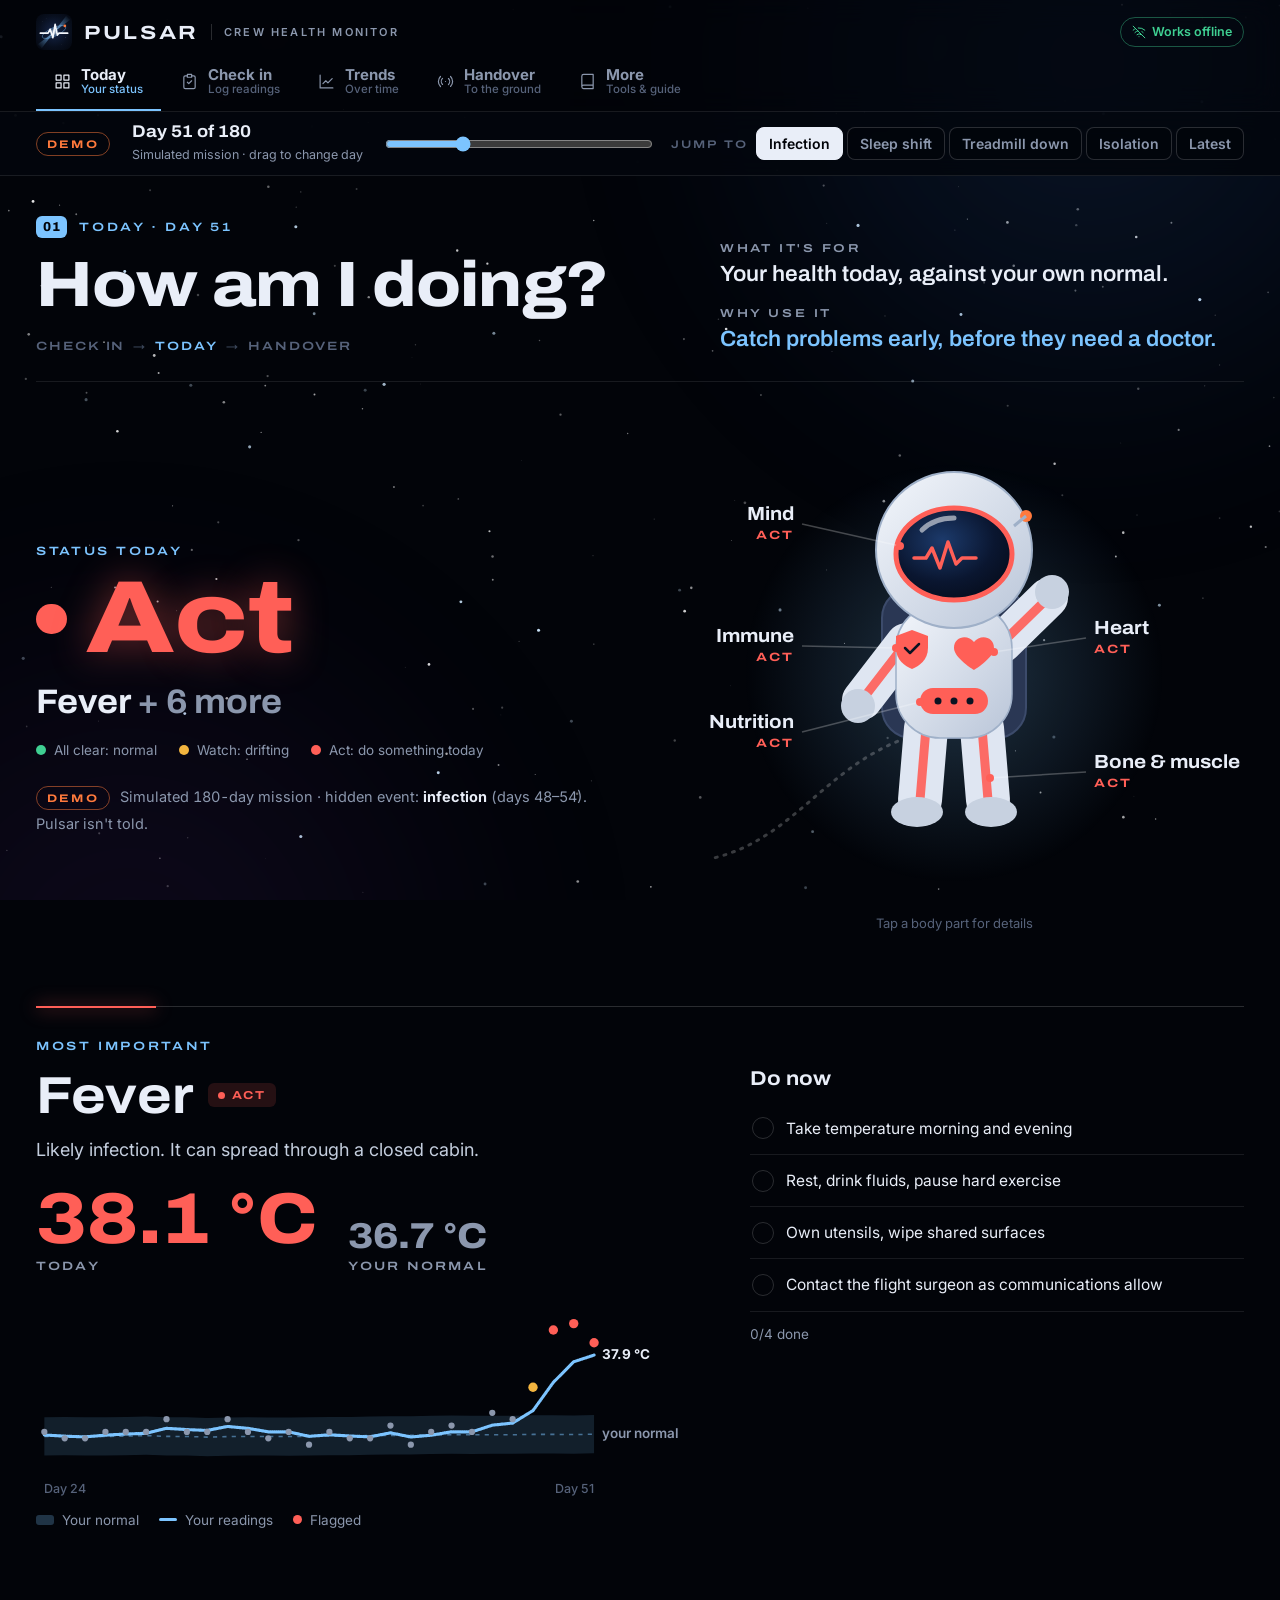
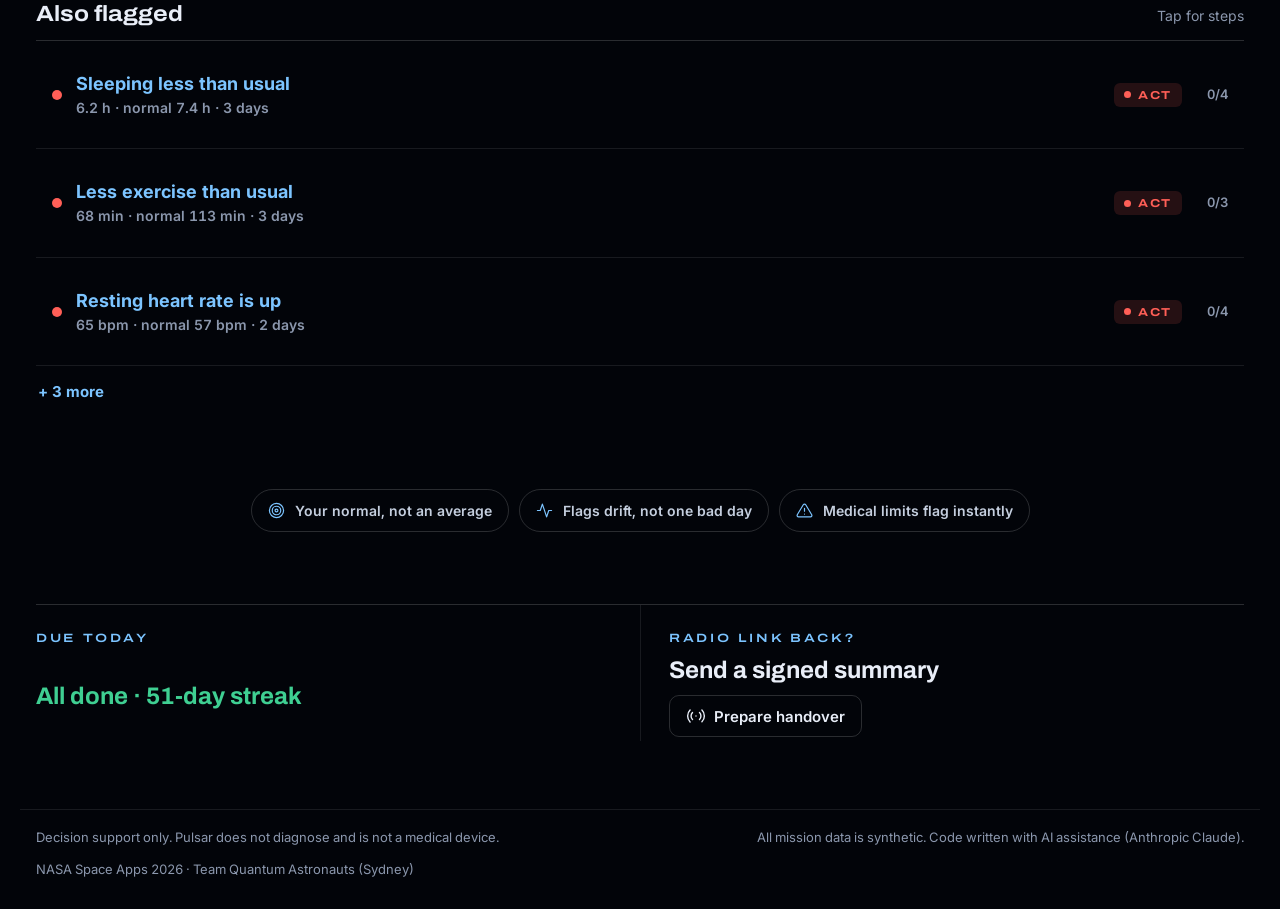
==== commit 17fb8b08: "Ticking a step no longer replays the opening animation" ====
--- a/app/index.html
+++ b/app/index.html
@@ -2015,6 +2015,7 @@
   const day = S.entries[S.cur].day;
   if ($('mdNow')) $('mdNow').textContent = `Day ${day} of ${S.entries[S.entries.length - 1].day}`;
   document.querySelectorAll('[data-jump]').forEach(b => { const ev = S.events.find(e => String(e.start + 3) === b.dataset.jump); if (ev) b.setAttribute('aria-pressed', String(day >= ev.start && day <= ev.end + 3)); });
+  $('vw').classList.remove('fresh'); // updates in place never replay the opening animations
   $('vw').innerHTML = fn();
 }
 function go(view) { S.view = view; try { localStorage.setItem('pulsar.view', view); } catch (e) { /* optional */ } render(); window.scrollTo(0, 0); }
